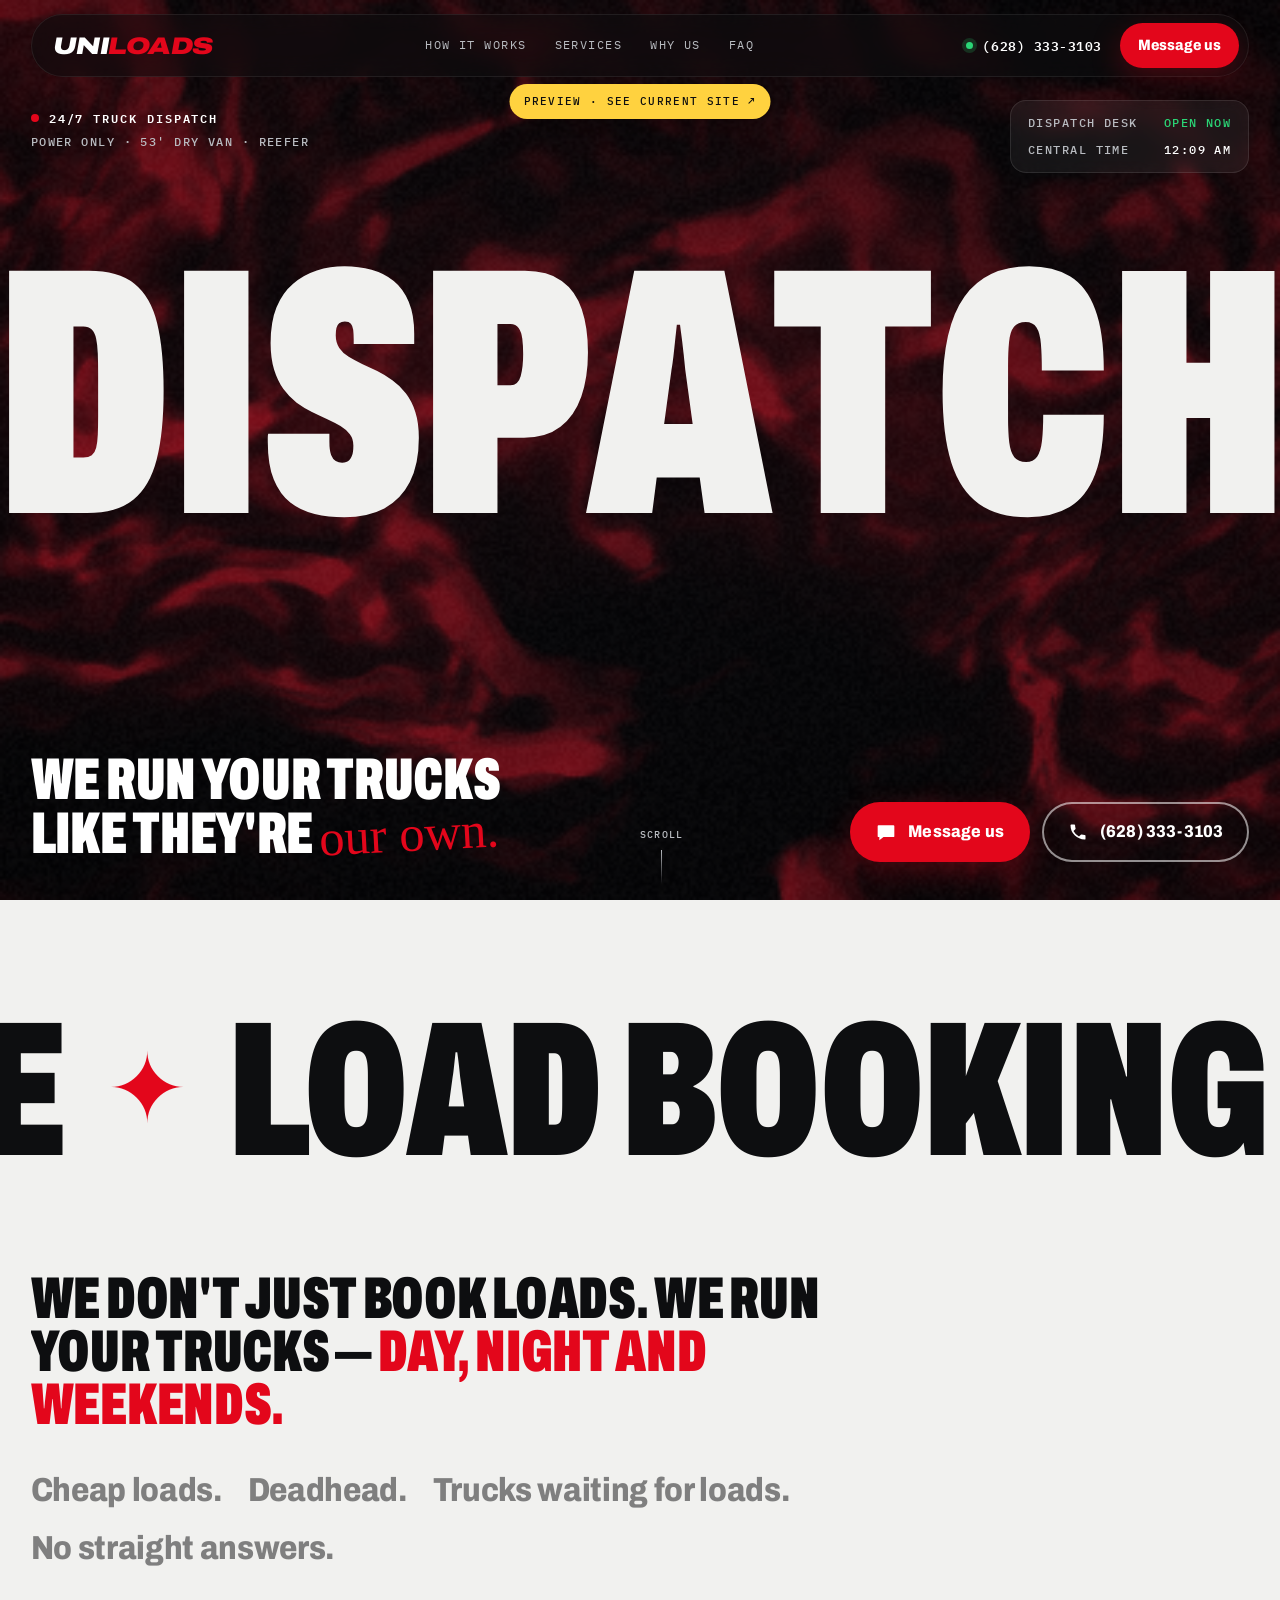
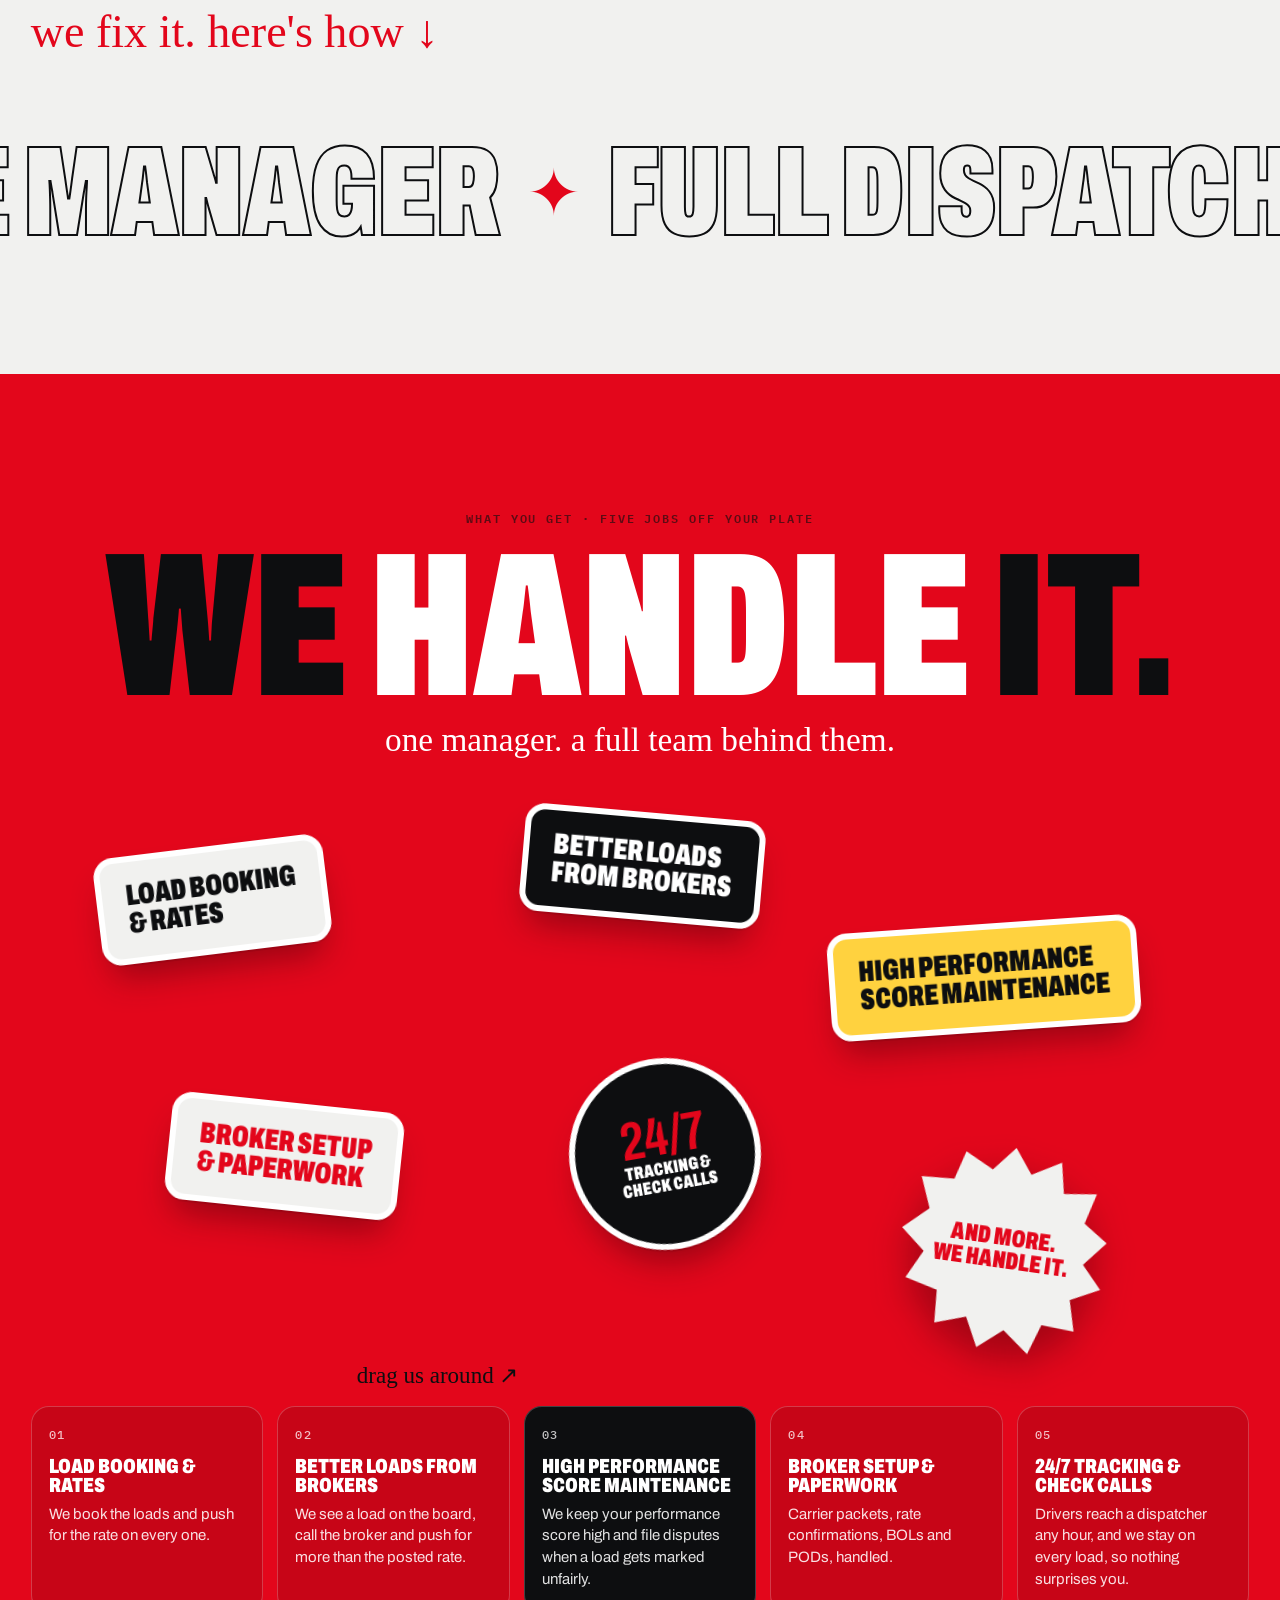
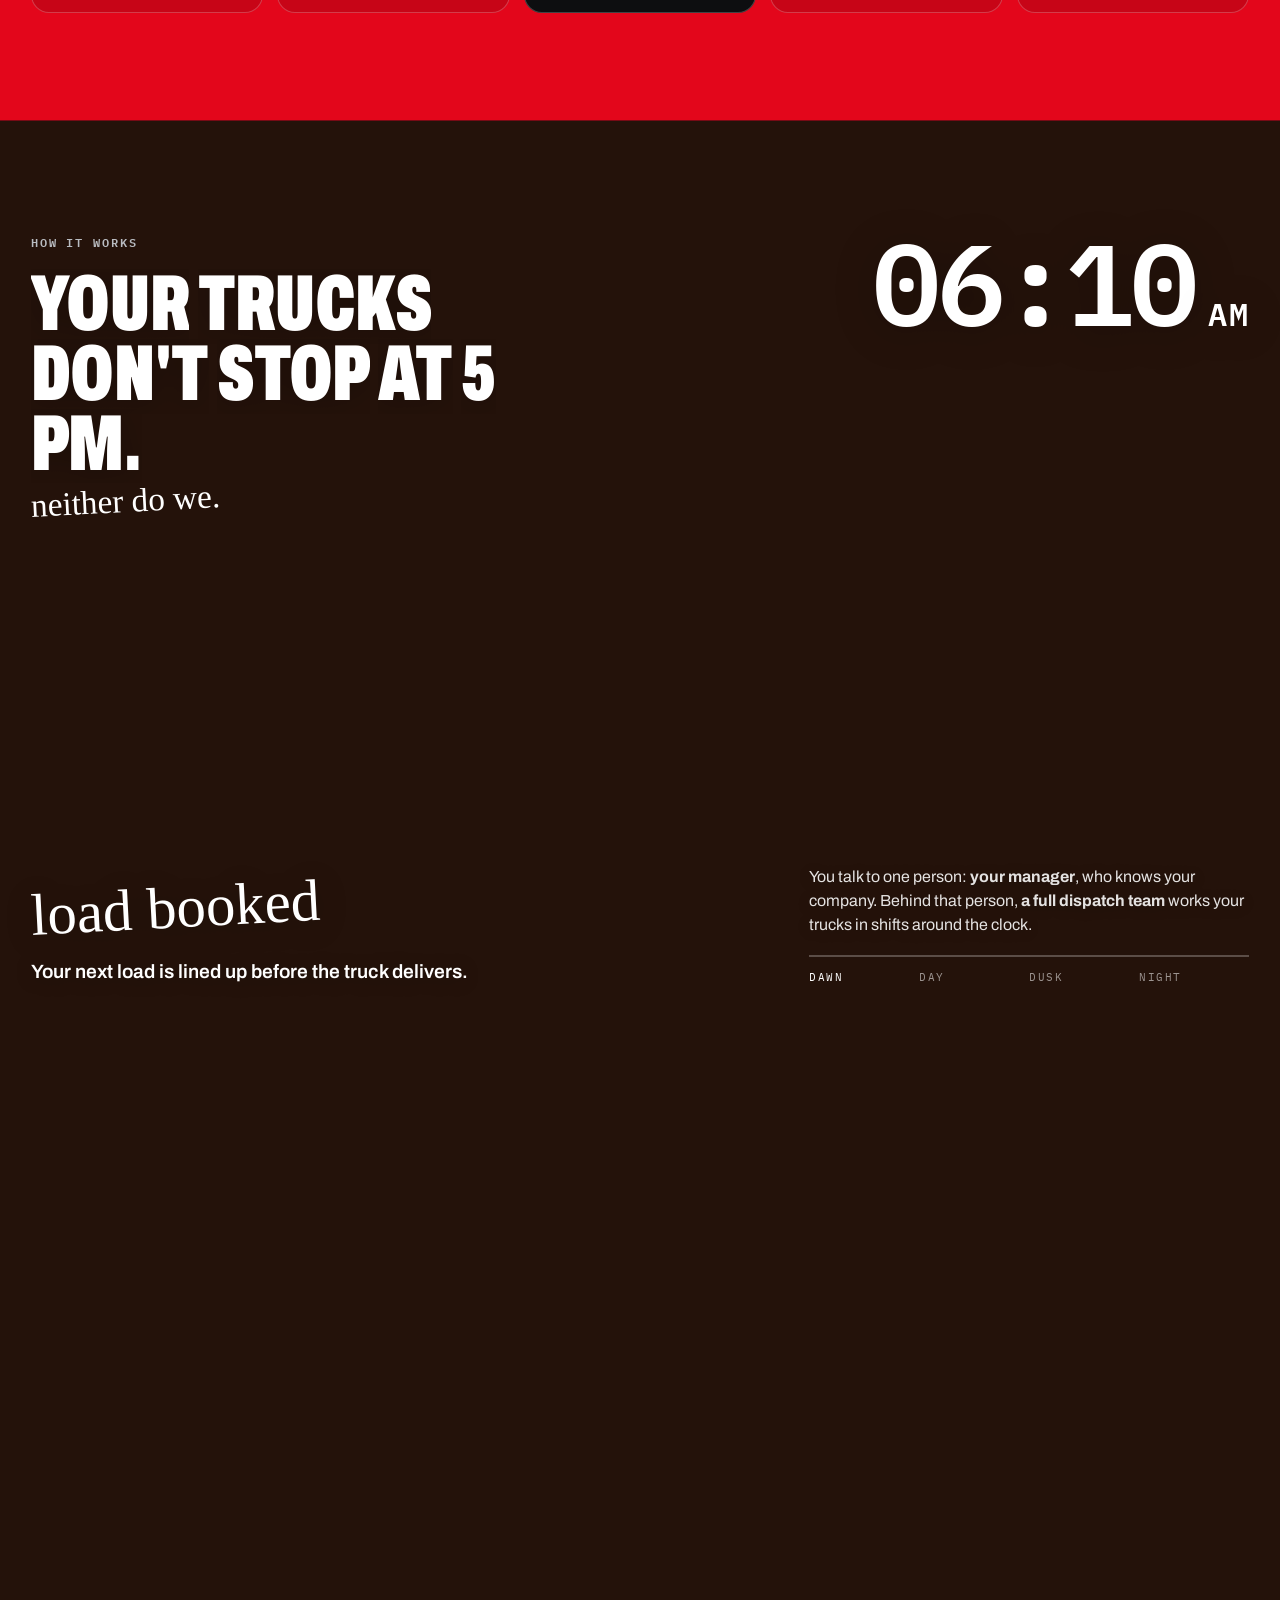
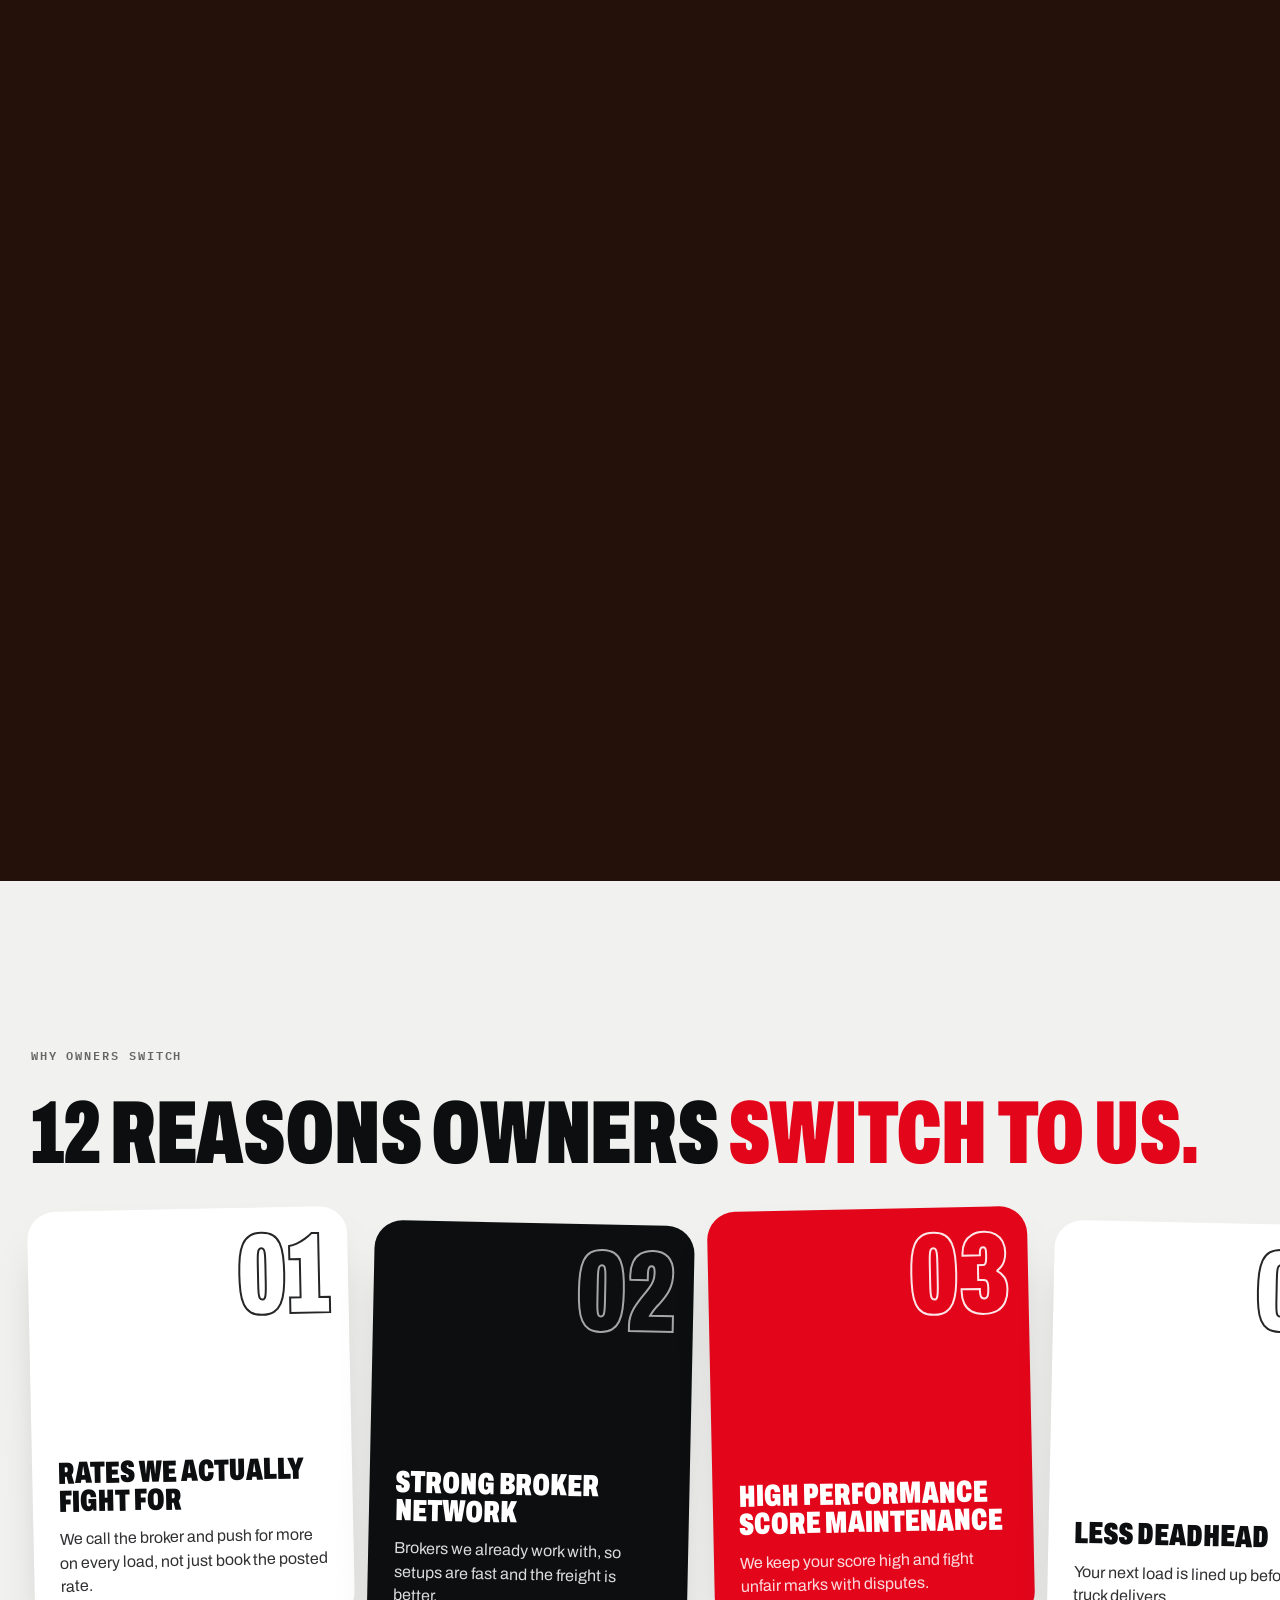
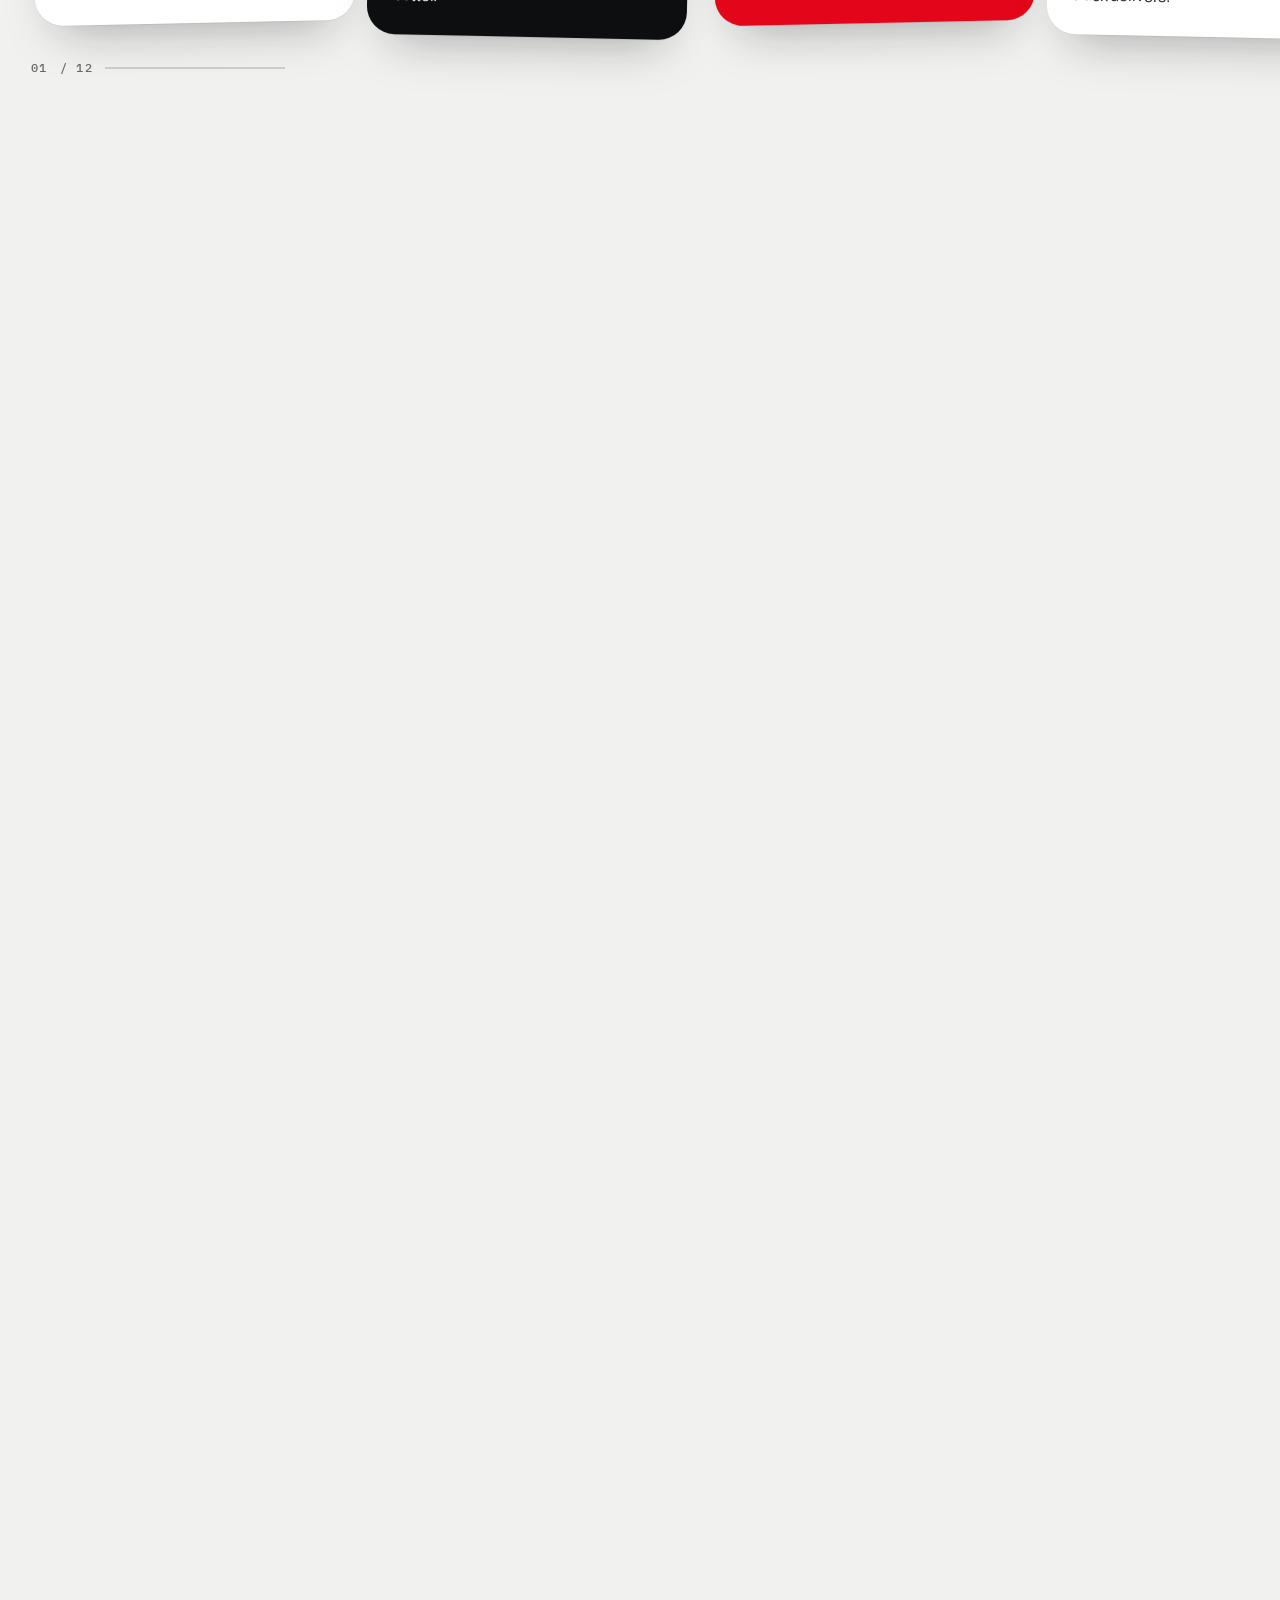
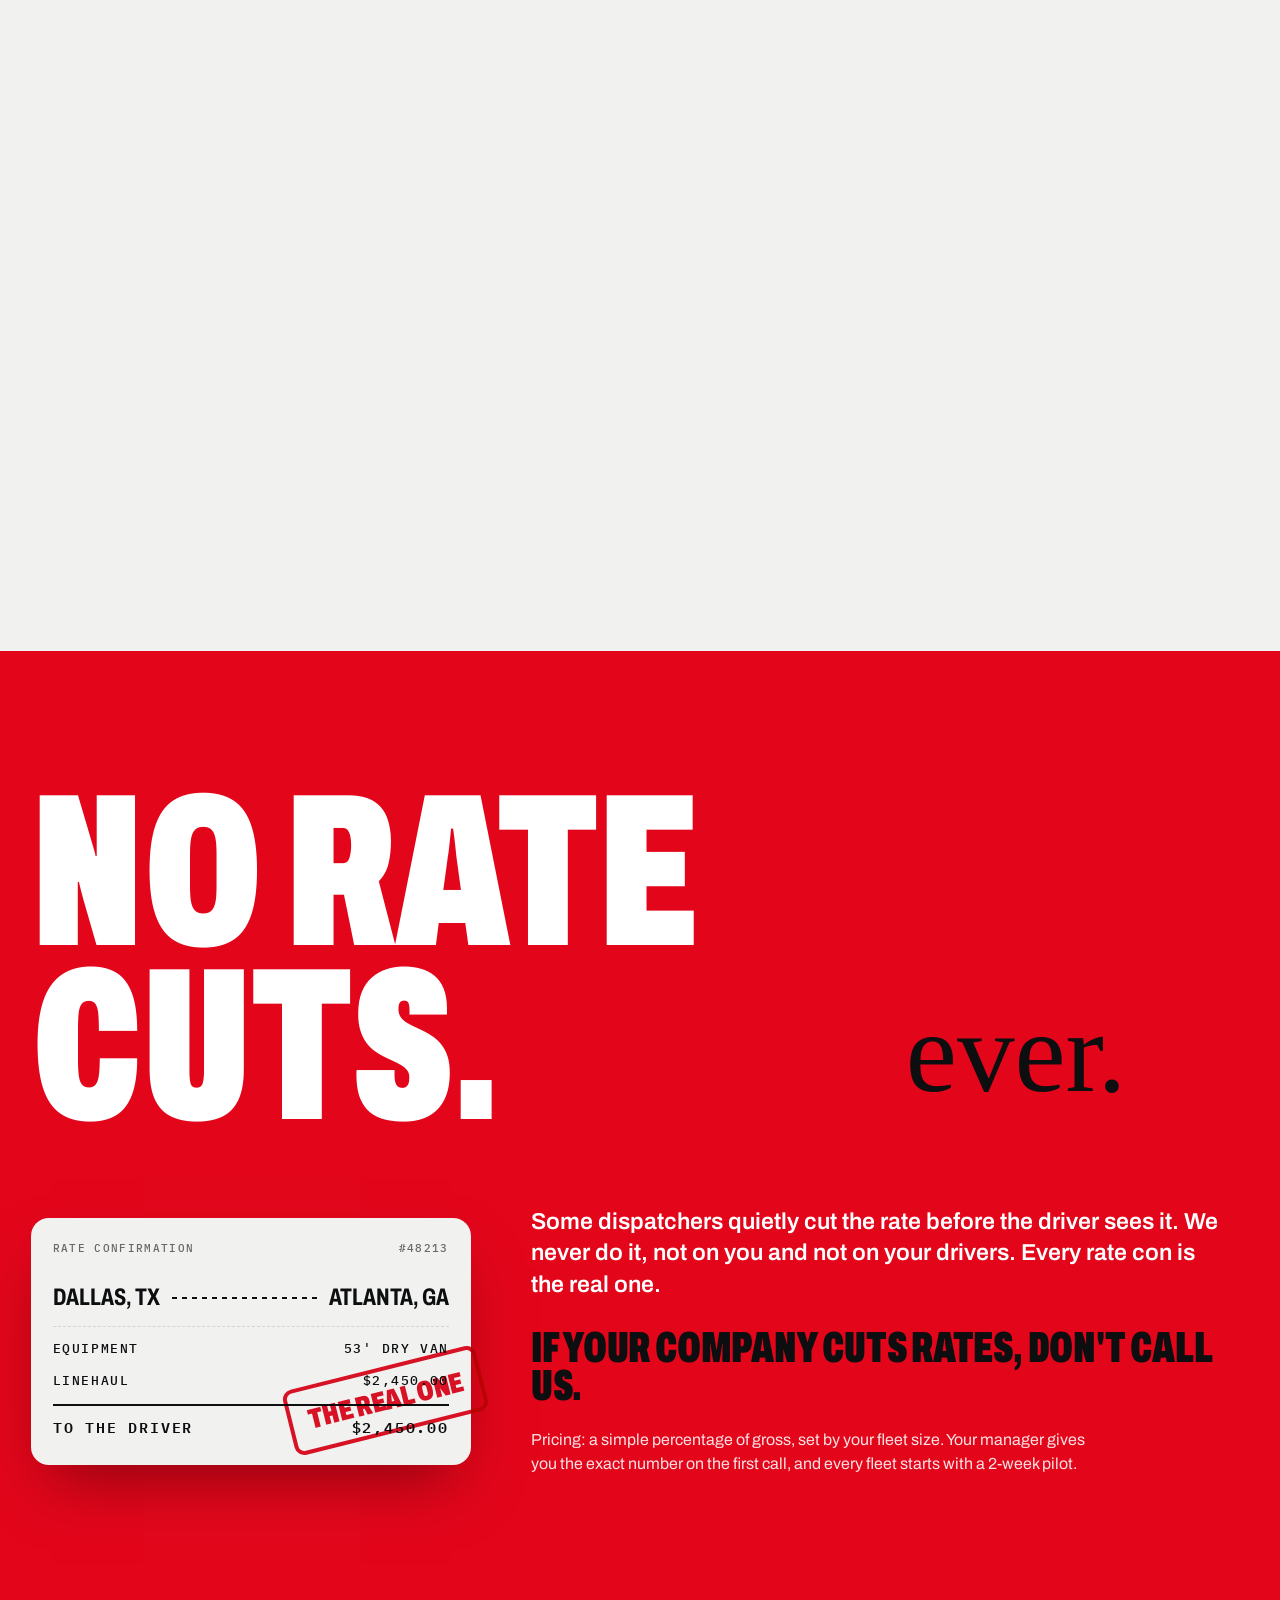
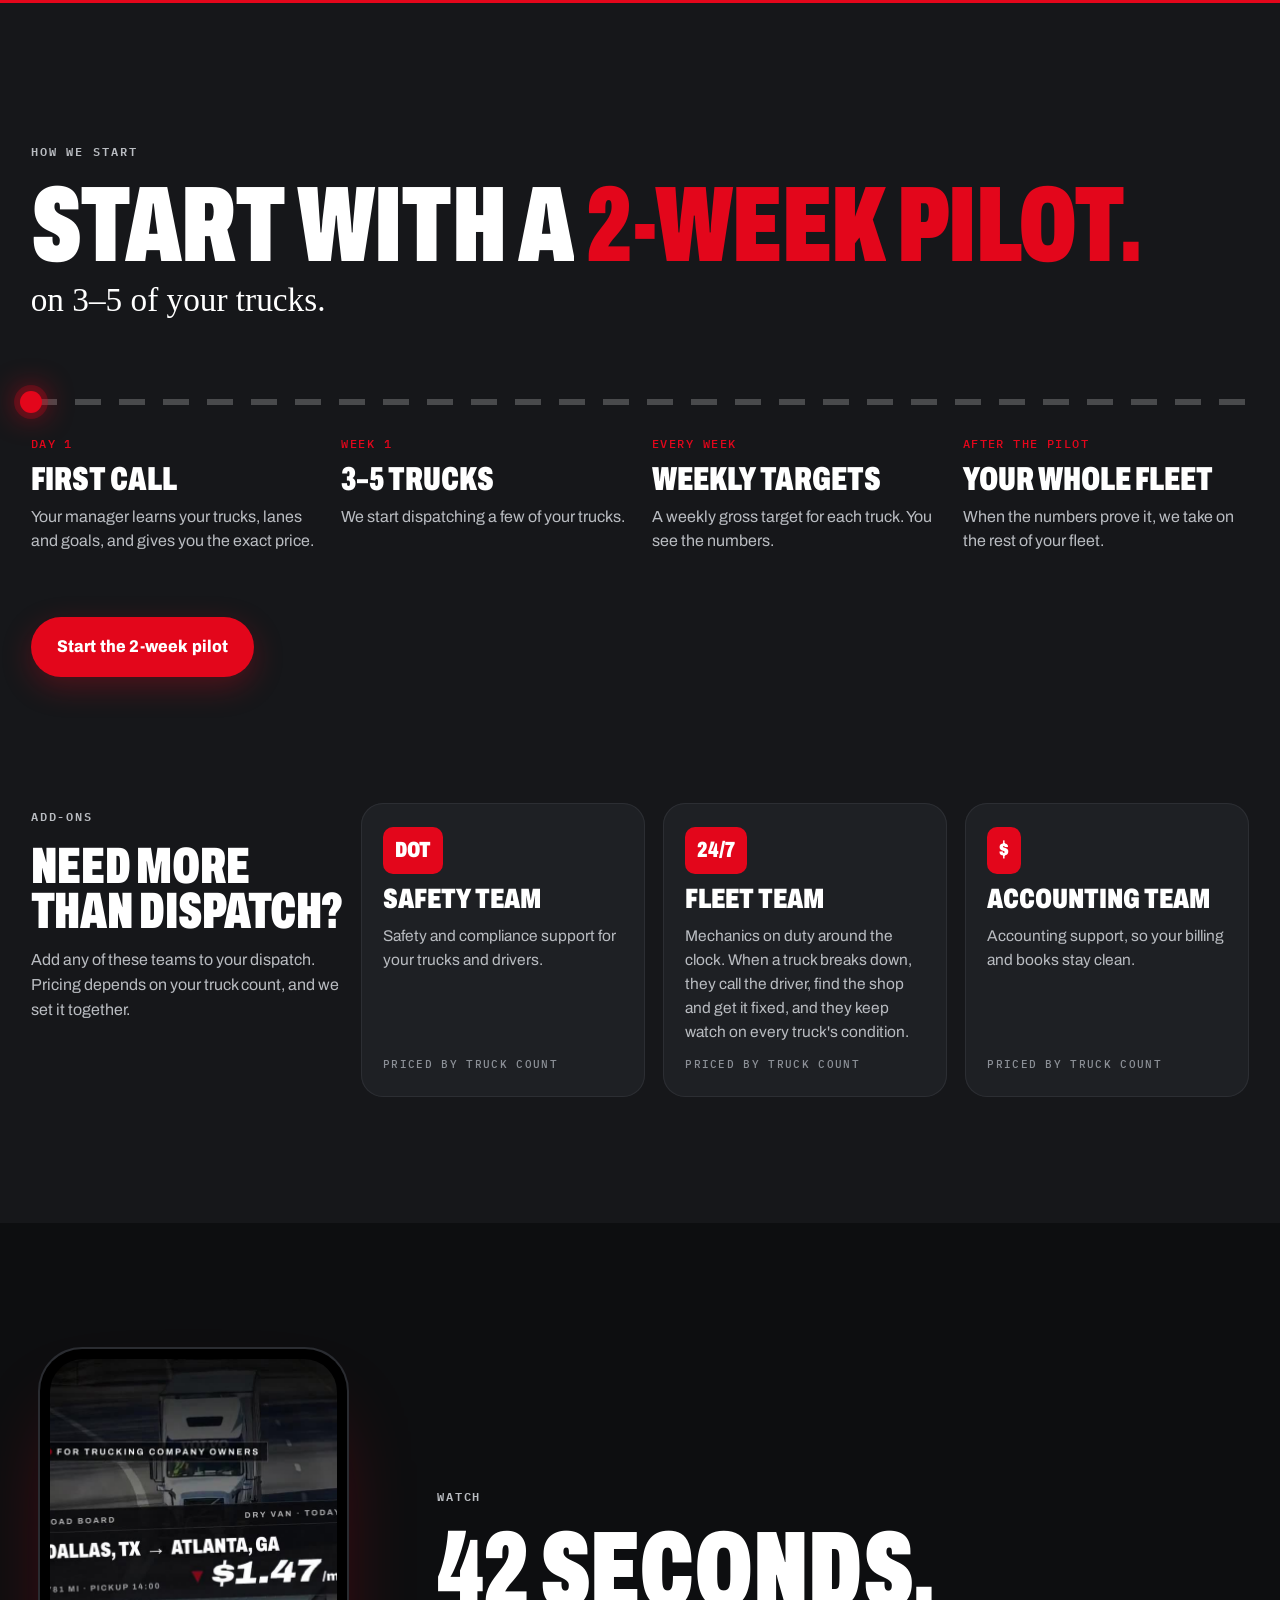
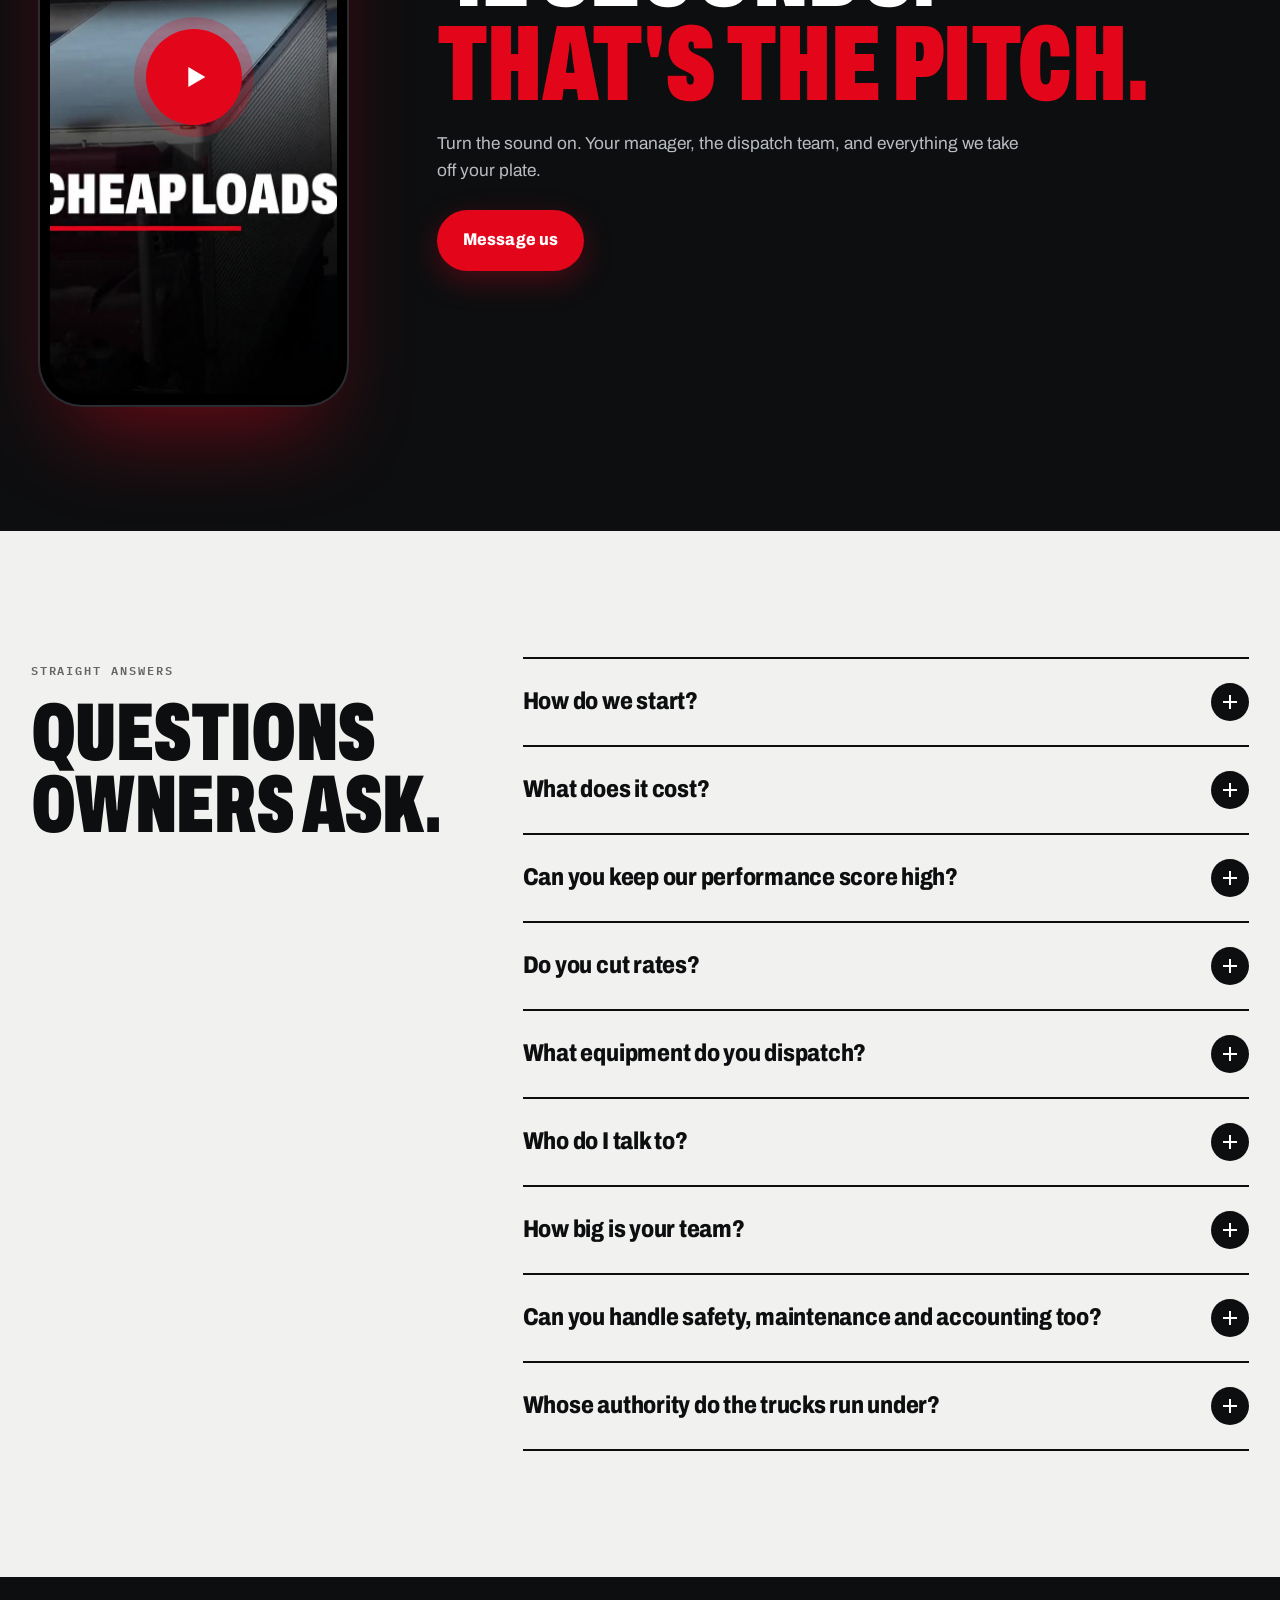
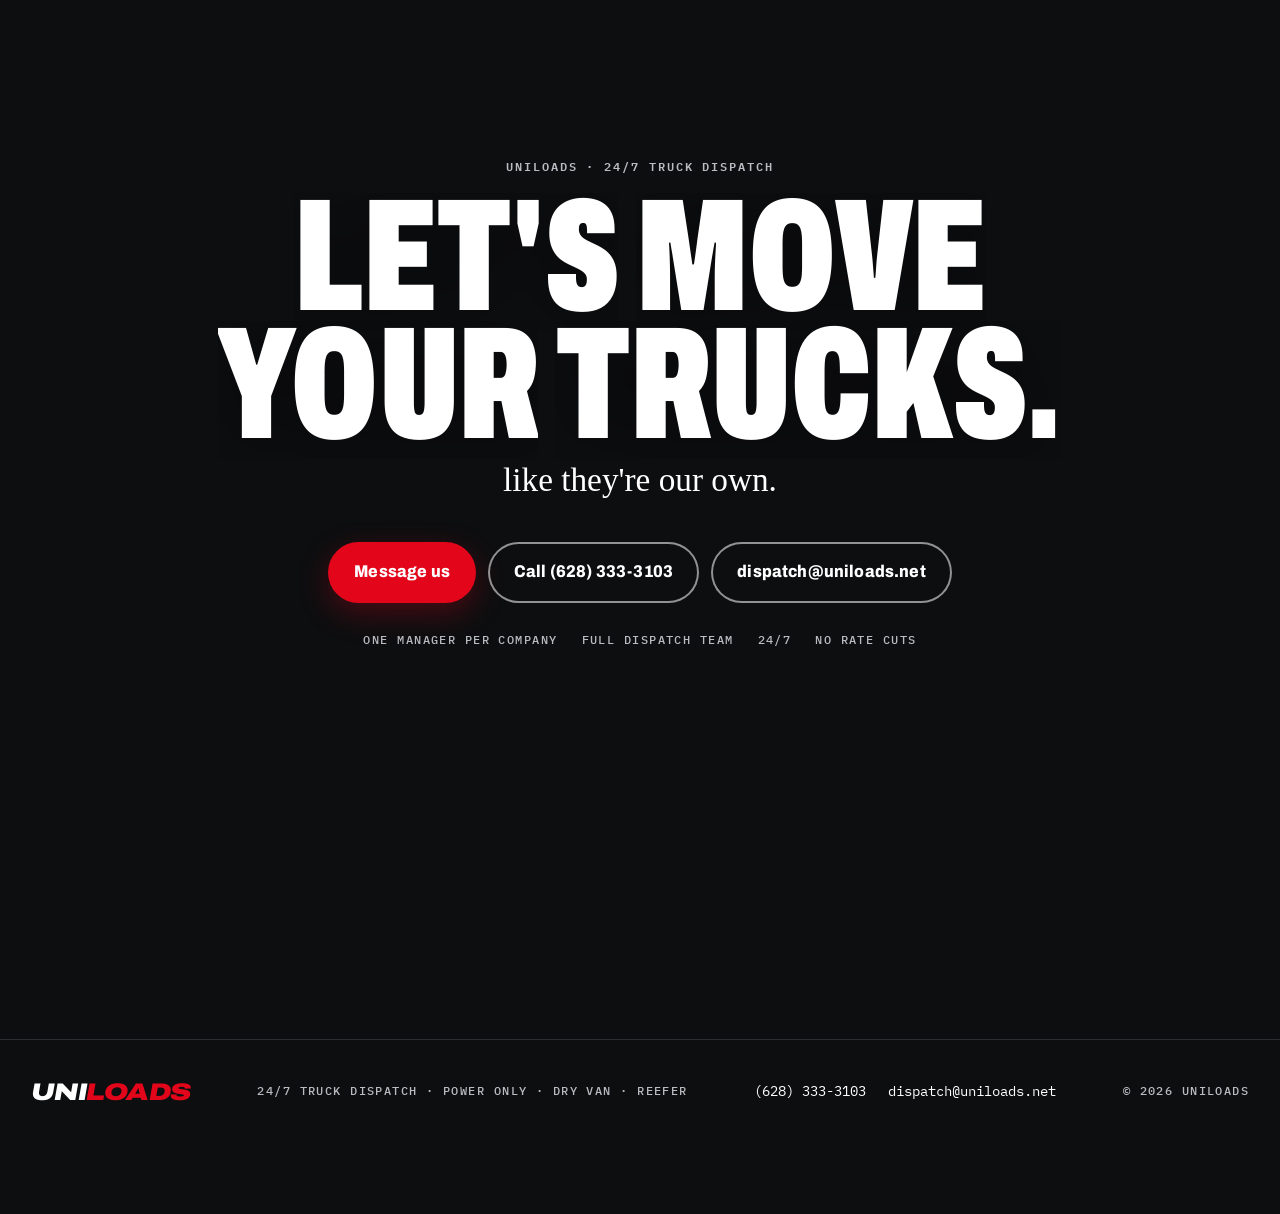
==== preview/index.html @ 44a3b0f8 "Redesign preview at /preview (noindex)" ====
<!doctype html>
<html lang="en">
<head>
<meta charset="utf-8">
<meta name="viewport" content="width=device-width,initial-scale=1,viewport-fit=cover">
<title>UNILoads | 24/7 Truck Dispatch (preview)</title>
<meta name="robots" content="noindex,nofollow">
<meta name="description" content="UNILoads: 24/7 truck dispatch for power-only, dry van and reefer carriers. One manager for your company, a dispatch team for your trucks. No rate cuts. Start with a 2-week pilot.">
<meta name="theme-color" content="#0D0E10">
<link rel="icon" href="../favicon.svg" type="image/svg+xml">
<link rel="preconnect" href="https://fonts.googleapis.com">
<link rel="preconnect" href="https://fonts.gstatic.com" crossorigin>
<link rel="stylesheet" href="https://fonts.googleapis.com/css2?family=Archivo:ital,wdth,wght@0,62..125,100..900;1,62..125,100..900&family=IBM+Plex+Mono:wght@400;500;600&family=Permanent+Marker&display=swap">
<link rel="stylesheet" href="app.css?v=8cc7eac2">
<style>
html{background:#0D0E10}
#loader{position:fixed;inset:0;z-index:200;background:radial-gradient(120% 90% at 50% 58%,#2a0b10 0%,#120b0d 42%,#0D0E10 75%);display:grid;place-items:center;color:#fff;font:600 12px/1 'IBM Plex Mono',ui-monospace,monospace;letter-spacing:.18em;text-transform:uppercase;transition:clip-path 1s cubic-bezier(.76,0,.24,1);clip-path:inset(0 0 0 0)}
#loader.out{clip-path:inset(0 0 100% 0)}
#loader .ld{display:grid;justify-items:center;gap:26px;width:min(340px,70vw)}
#loader .lamps{display:flex;gap:46px}
#loader .lamps i{width:16px;height:9px;border-radius:50% 50% 45% 45%;background:#fff3dc;box-shadow:0 0 calc(10px + var(--p,0)*46px) calc(2px + var(--p,0)*10px) rgba(255,232,190,calc(.25 + var(--p,0)*.75));opacity:calc(.25 + var(--p,0)*.75);transition:box-shadow .3s,opacity .3s}
#loader .road{position:relative;width:100%;height:2px;background:rgba(255,255,255,.12);overflow:hidden;border-radius:2px}
#loader .road b{position:absolute;inset:0;transform-origin:0 50%;transform:scaleX(var(--p,0));background:linear-gradient(90deg,#A1000F,#E3061B 60%,#ffd9c9);box-shadow:0 0 18px #E3061B;transition:transform .25s}
#loader .meta{display:flex;justify-content:space-between;width:100%;color:rgba(255,255,255,.55)}
#loader .meta span:last-child{color:#fff}
#loader.flash .lamps i{box-shadow:0 0 120px 40px rgba(255,240,215,.95);opacity:1}
</style>
</head>
<body>
<div id="loader" aria-hidden="true">
  <div class="ld">
    <div class="lamps"><i></i><i></i></div>
    <div class="road"><b></b></div>
    <div class="meta"><span>UNILoads · 24/7 dispatch</span><span id="ldPct">0%</span></div>
  </div>
</div>

<a class="skip" href="#main">Skip to content</a>

<header class="hdr" id="hdr">
  <a class="logo" href="#top" aria-label="UNILoads home"><span>UNI</span><span class="r">LOADS</span></a>
  <nav class="nav" aria-label="Main">
    <a class="navlink" href="#clock">How it works</a>
    <a class="navlink" href="#handle">Services</a>
    <a class="navlink" href="#reasons">Why us</a>
    <a class="navlink" href="#faq">FAQ</a>
  </nav>
  <div class="hdr-r">
    <a class="hdrtel" href="tel:+16283333103"><i class="dot" aria-hidden="true"></i>(628) 333-3103</a>
    <button class="btn sm js-msg magnetic" type="button">Message us</button>
  </div>
</header>

<main id="main">

<!-- ================= HERO ================= -->
<section class="hero smoke" id="top" data-smoke="hero">
  <div class="hero-giant behind" aria-hidden="true"><span class="gw" id="giant">DISPATCH</span></div>
  <div class="hero-top front">
    <p class="eyebrow"><i class="pulse" aria-hidden="true"></i>24/7 truck dispatch</p>
    <p class="mono dim">Power only · 53' dry van · Reefer</p>
  </div>
  <div class="hero-desk front" aria-label="Dispatch desk status">
    <div class="desk-row"><span class="mono dim">Dispatch desk</span><span class="mono live">Open now</span></div>
    <div class="desk-row"><span class="mono dim">Central time</span><span class="mono" id="ctime">--:--</span></div>
  </div>
  <div class="hero-bottom front">
    <h1 class="h1 cond"><span class="ln"><span>We run your trucks</span></span><span class="ln"><span>like they're <em>our own.</em></span></span></h1>
    <div class="hero-cta">
      <button class="btn js-msg magnetic" type="button"><svg width="20" height="20" viewBox="0 0 24 24" aria-hidden="true"><path fill="currentColor" d="M3 4h18a1 1 0 0 1 1 1v12a1 1 0 0 1-1 1H9l-5 4v-4H3a1 1 0 0 1-1-1V5a1 1 0 0 1 1-1z"/></svg>Message us</button>
      <a class="btn ghost magnetic" href="tel:+16283333103"><svg width="20" height="20" viewBox="0 0 24 24" aria-hidden="true"><path fill="currentColor" d="M6.6 10.8a15.1 15.1 0 0 0 6.6 6.6l2.2-2.2a1 1 0 0 1 1-.25 11.4 11.4 0 0 0 3.6.57 1 1 0 0 1 1 1V20a1 1 0 0 1-1 1A17 17 0 0 1 3 4a1 1 0 0 1 1-1h3.5a1 1 0 0 1 1 1c0 1.25.2 2.45.57 3.6a1 1 0 0 1-.25 1z"/></svg>(628) 333-3103</a>
    </div>
  </div>
  <div class="scrollhint front mono" aria-hidden="true"><span>Scroll</span><i></i></div>
</section>

<!-- ================= PAPER FLIP ================= -->
<section class="flip" id="flip">
  <div class="mq mq-a behind" aria-hidden="true"><div class="mq-track" data-speed="1">
    <span>Load booking</span><i>✦</i><span>Better rates</span><i>✦</i><span>Broker setup</span><i>✦</i><span>Paperwork</span><i>✦</i><span>Check calls</span><i>✦</i><span>Performance score</span><i>✦</i>
  </div></div>
  <div class="flip-copy front">
    <p class="statement cond">We don't just book loads. We run your trucks — <span class="red">day, night and weekends.</span></p>
    <ul class="pain" aria-label="What owners are tired of">
      <li class="strike"><span>Cheap loads.</span></li>
      <li class="strike"><span>Deadhead.</span></li>
      <li class="strike"><span>Trucks waiting for loads.</span></li>
      <li class="strike"><span>No straight answers.</span></li>
    </ul>
    <p class="marker fix">we fix it. here's how ↓</p>
  </div>
  <div class="mq mq-b behind" aria-hidden="true"><div class="mq-track" data-speed="-0.8">
    <span>One manager</span><i>✦</i><span>Full dispatch team</span><i>✦</i><span>Weekly targets</span><i>✦</i><span>2-week pilot</span><i>✦</i><span>No rate cuts</span><i>✦</i>
  </div></div>
</section>

<!-- ================= RED: WE HANDLE IT ================= -->
<section class="handle" id="handle">
  <div class="handle-in">
    <div class="handle-head">
      <p class="eyebrow ink">What you get · Five jobs off your plate</p>
      <h2 class="mega cond"><span class="ink">We</span> <span class="wht">handle</span> <span class="ink">it.</span></h2>
      <p class="marker wht tilt-l">one manager. a full team behind them.</p>
    </div>
    <div class="stickers" id="stickers" aria-hidden="true">
      <div class="stk s1" style="--x:4%;--y:6%;--r:-7deg"><div class="stk-in paper">Load booking<br>&amp; rates</div></div>
      <div class="stk s2" style="--x:40%;--y:0%;--r:5deg"><div class="stk-in inkst">Better loads<br>from brokers</div></div>
      <div class="stk s3" style="--x:66%;--y:20%;--r:-4deg"><div class="stk-in yel">High performance<br>score maintenance</div></div>
      <div class="stk s4" style="--x:10%;--y:52%;--r:6deg"><div class="stk-in paper redtx">Broker setup<br>&amp; paperwork</div></div>
      <div class="stk s5" style="--x:44%;--y:44%;--r:-10deg"><div class="stk-in round"><b>24/7</b><span>Tracking &amp;<br>check calls</span></div></div>
      <div class="stk s6" style="--x:72%;--y:60%;--r:8deg"><div class="stk-in burst"><span>And more.<br>We handle it.</span></div></div>
      <p class="marker hint">drag us around ↗</p>
    </div>
    <ol class="svc-list front">
      <li><span class="n mono">01</span><div><h3>Load booking &amp; rates</h3><p>We book the loads and push for the rate on every one.</p></div></li>
      <li><span class="n mono">02</span><div><h3>Better loads from brokers</h3><p>We see a load on the board, call the broker and push for more than the posted rate.</p></div></li>
      <li class="hot"><span class="n mono">03</span><div><h3>High performance score maintenance</h3><p>We keep your performance score high and file disputes when a load gets marked unfairly.</p></div></li>
      <li><span class="n mono">04</span><div><h3>Broker setup &amp; paperwork</h3><p>Carrier packets, rate confirmations, BOLs and PODs, handled.</p></div></li>
      <li><span class="n mono">05</span><div><h3>24/7 tracking &amp; check calls</h3><p>Drivers reach a dispatcher any hour, and we stay on every load, so nothing surprises you.</p></div></li>
    </ol>
  </div>
</section>

<!-- ================= SMOKE CLOCK: day to night ================= -->
<section class="clock smoke" id="clock" data-smoke="clock">
  <div class="clock-stick front">
    <div class="clock-head">
      <p class="eyebrow">How it works</p>
      <h2 class="h2 cond">Your trucks don't stop at 5&nbsp;PM.</h2>
      <p class="marker">neither do we.</p>
    </div>
    <div class="clock-time" aria-hidden="true"><span id="clkTime">06:10</span><small id="clkAmPm">AM</small></div>
    <div class="clock-scenes">
      <article class="scene" data-i="0"><p class="marker big">load booked</p><p class="scene-tx">Your next load is lined up before the truck delivers.</p></article>
      <article class="scene" data-i="1"><p class="marker big">broker called</p><p class="scene-tx">We call the broker and push for more than the posted rate.</p></article>
      <article class="scene" data-i="2"><p class="marker big">check call</p><p class="scene-tx">Drivers reach a dispatcher any hour. We stay on every load.</p></article>
      <article class="scene" data-i="3"><p class="marker big">straight answer</p><div class="chat" aria-label="Example text from your manager">
        <p class="bub you"><span class="mono">You · 11:51 PM</span>Truck 14 still on time?</p>
        <p class="bub mgr"><span class="mono">Your manager · 11:51 PM</span>Yes. Loaded and rolling, ETA Atlanta 6 AM.</p>
      </div></article>
    </div>
    <div class="clock-foot">
      <p class="clock-lede">You talk to one person: <b>your manager</b>, who knows your company. Behind that person, <b>a full dispatch team</b> works your trucks in shifts around the clock.</p>
      <div class="dial" aria-hidden="true"><i data-i="0">Dawn</i><i data-i="1">Day</i><i data-i="2">Dusk</i><i data-i="3">Night</i><b id="dialBar"></b></div>
    </div>
  </div>
</section>

<!-- ================= 12 REASONS ================= -->
<section class="reasons" id="reasons">
  <div class="reasons-stick">
    <div class="reasons-head">
      <p class="eyebrow ink">Why owners switch</p>
      <h2 class="h2 cond">12 reasons owners <span class="red">switch to us.</span></h2>
    </div>
    <div class="rail" id="rail">
      <article class="card"><span class="num">01</span><h3>Rates we actually fight for</h3><p>We call the broker and push for more on every load, not just book the posted rate.</p></article>
      <article class="card dk"><span class="num">02</span><h3>Strong broker network</h3><p>Brokers we already work with, so setups are fast and the freight is better.</p></article>
      <article class="card hot"><span class="num">03</span><h3>High performance score maintenance</h3><p>We keep your score high and fight unfair marks with disputes.</p></article>
      <article class="card"><span class="num">04</span><h3>Less deadhead</h3><p>Your next load is lined up before the truck delivers.</p></article>
      <article class="card dk"><span class="num">05</span><h3>No rate cuts</h3><p>Every rate con is the real one, for you and for your drivers.</p></article>
      <article class="card"><span class="num">06</span><h3>Hitting your weekly targets</h3><p>We set a weekly gross target for each truck with you, then dispatch to hit it.</p></article>
      <article class="card dk"><span class="num">07</span><h3>Years of solid experience</h3><p>Dispatchers who know the lanes, the brokers and the paperwork.</p></article>
      <article class="card"><span class="num">08</span><h3>2-week pilot</h3><p>Start with 3–5 trucks for two weeks, then we take on the rest of your fleet.</p></article>
      <article class="card dk"><span class="num">09</span><h3>One manager, straight answers</h3><p>One person who knows your company, so you never chase a team for an answer.</p></article>
      <article class="card"><span class="num">10</span><h3>24/7 dispatch team</h3><p>Dispatchers on every shift, day and night.</p></article>
      <article class="card dk"><span class="num">11</span><h3>Every piece of paperwork</h3><p>Carrier packets, rate cons, BOLs and PODs, handled.</p></article>
      <article class="card"><span class="num">12</span><h3>Safety, mechanics and accounting</h3><p>Add these teams whenever you need them.</p></article>
    </div>
    <div class="rail-foot mono" aria-hidden="true"><span id="railNum">01</span> / 12<b><i id="railBar"></i></b></div>
  </div>
</section>

<!-- ================= NO RATE CUTS ================= -->
<section class="norate" id="norate">
  <div class="norate-in">
    <h2 class="mega cond">No rate<br>cuts.</h2>
    <p class="marker ever">ever.</p>
    <div class="norate-grid">
      <div class="ratecon" aria-hidden="true">
        <div class="rc-top mono"><span>Rate confirmation</span><span>#48213</span></div>
        <div class="rc-lane"><b>Dallas, TX</b><i></i><b>Atlanta, GA</b></div>
        <div class="rc-row mono"><span>Equipment</span><span>53' dry van</span></div>
        <div class="rc-row mono"><span>Linehaul</span><span>$2,450.00</span></div>
        <div class="rc-row mono tot"><span>To the driver</span><span>$2,450.00</span></div>
        <div class="stamp">The real one</div>
      </div>
      <div class="norate-copy">
        <p class="big-p">Some dispatchers quietly cut the rate before the driver sees it. We never do it, not on you and not on your drivers. Every rate con is the real one.</p>
        <p class="warn cond">If your company cuts rates, don't call us.</p>
        <p class="small-p">Pricing: a simple percentage of gross, set by your fleet size. Your manager gives you the exact number on the first call, and every fleet starts with a 2-week pilot.</p>
      </div>
    </div>
  </div>
</section>

<!-- ================= HOW WE START ================= -->
<section class="start" id="start">
  <div class="start-head">
    <p class="eyebrow">How we start</p>
    <h2 class="h2 cond">Start with a <span class="red">2-week pilot.</span></h2>
    <p class="marker">on 3–5 of your trucks.</p>
  </div>
  <div class="road" id="road">
    <div class="road-line" aria-hidden="true"><i id="roadFill"></i><b id="roadDot"></b></div>
    <ol class="stops">
      <li><span class="mono">Day 1</span><h3>First call</h3><p>Your manager learns your trucks, lanes and goals, and gives you the exact price.</p></li>
      <li><span class="mono">Week 1</span><h3>3–5 trucks</h3><p>We start dispatching a few of your trucks.</p></li>
      <li><span class="mono">Every week</span><h3>Weekly targets</h3><p>A weekly gross target for each truck. You see the numbers.</p></li>
      <li><span class="mono">After the pilot</span><h3>Your whole fleet</h3><p>When the numbers prove it, we take on the rest of your fleet.</p></li>
    </ol>
  </div>
  <div class="start-cta"><button class="btn js-msg magnetic" type="button">Start the 2-week pilot</button></div>
  <div class="addons">
    <div class="addons-head"><p class="eyebrow">Add-ons</p><h3 class="h3 cond">Need more than dispatch?</h3><p class="dim">Add any of these teams to your dispatch. Pricing depends on your truck count, and we set it together.</p></div>
    <div class="addon"><span class="tag">DOT</span><h4>Safety team</h4><p>Safety and compliance support for your trucks and drivers.</p><small class="mono">Priced by truck count</small></div>
    <div class="addon"><span class="tag">24/7</span><h4>Fleet team</h4><p>Mechanics on duty around the clock. When a truck breaks down, they call the driver, find the shop and get it fixed, and they keep watch on every truck's condition.</p><small class="mono">Priced by truck count</small></div>
    <div class="addon"><span class="tag">$</span><h4>Accounting team</h4><p>Accounting support, so your billing and books stay clean.</p><small class="mono">Priced by truck count</small></div>
  </div>
</section>

<!-- ================= WATCH ================= -->
<section class="watch" id="watch">
  <div class="watch-in">
    <div class="phone" id="phone">
      <video id="adVid" playsinline preload="metadata" src="../media/ad.mp4" poster="../media/ad.jpg"></video>
      <button class="play" id="adPlay" type="button" aria-label="Play the UNILoads ad with sound"><svg width="34" height="34" viewBox="0 0 24 24" aria-hidden="true"><path fill="#fff" d="M8 5l12 7-12 7z"/></svg></button>
    </div>
    <div class="watch-copy">
      <p class="eyebrow">Watch</p>
      <h2 class="h2 cond">42 seconds.<br><span class="red">That's the pitch.</span></h2>
      <p class="lede">Turn the sound on. Your manager, the dispatch team, and everything we take off your plate.</p>
      <button class="btn js-msg magnetic" type="button">Message us</button>
    </div>
  </div>
</section>

<!-- ================= FAQ ================= -->
<section class="faq" id="faq">
  <div class="faq-head"><p class="eyebrow ink">Straight answers</p><h2 class="h2 cond">Questions owners ask.</h2></div>
  <div class="faq-list">
    <details><summary>How do we start?<i aria-hidden="true"></i></summary><p>With a 2-week pilot on 3–5 trucks. Your manager sets a weekly target for each truck, you see the numbers, and then we take on the rest of your fleet.</p></details>
    <details><summary>What does it cost?<i aria-hidden="true"></i></summary><p>A simple percentage of the gross your trucks earn while we dispatch them, set by your fleet size. Your manager gives you the exact number on the first call. It covers dispatching, your manager, broker setup and paperwork, tracking and check calls.</p></details>
    <details><summary>Can you keep our performance score high?<i aria-hidden="true"></i></summary><p>Yes. We keep loads on time, stay on every check call, and file disputes when a load is marked late or rejected unfairly, so one bad load doesn't drag your score down.</p></details>
    <details><summary>Do you cut rates?<i aria-hidden="true"></i></summary><p>No. Every rate con is the real one, for you and for your drivers. If your company cuts rates, we're not the dispatcher for you.</p></details>
    <details><summary>What equipment do you dispatch?<i aria-hidden="true"></i></summary><p>Power only, 53' dry van and reefer.</p></details>
    <details><summary>Who do I talk to?<i aria-hidden="true"></i></summary><p>Your manager: one person who knows your trucks, your drivers and your goals, reachable any hour. You don't have to chase the whole team for an answer.</p></details>
    <details><summary>How big is your team?<i aria-hidden="true"></i></summary><p>Big enough to give every carrier we work with high-quality service around the clock, with one manager who knows your company.</p></details>
    <details><summary>Can you handle safety, maintenance and accounting too?<i aria-hidden="true"></i></summary><p>Yes. Our safety team, fleet team (mechanics on duty 24/7) and accounting team are available as add-ons. Pricing depends on your truck count.</p></details>
    <details><summary>Whose authority do the trucks run under?<i aria-hidden="true"></i></summary><p>Yours. We dispatch for your company under your MC.</p></details>
  </div>
</section>

<!-- ================= END ================= -->
<section class="end smoke" id="end" data-smoke="end">
  <div class="end-in front">
    <p class="eyebrow">UNILoads · 24/7 truck dispatch</p>
    <h2 class="mega cond">Let's move<br>your trucks.</h2>
    <p class="marker">like they're our own.</p>
    <div class="end-cta">
      <button class="btn js-msg magnetic" type="button">Message us</button>
      <a class="btn ghost magnetic" href="tel:+16283333103">Call (628) 333-3103</a>
      <a class="btn ghost magnetic" href="mailto:dispatch@uniloads.net">dispatch@uniloads.net</a>
    </div>
    <ul class="end-facts mono"><li>One manager per company</li><li>Full dispatch team</li><li>24/7</li><li>No rate cuts</li></ul>
  </div>
</section>

</main>

<footer class="ftr">
  <a class="logo" href="#top" aria-label="UNILoads home"><span>UNI</span><span class="r">LOADS</span></a>
  <p class="mono dim">24/7 truck dispatch · Power only · Dry van · Reefer</p>
  <p class="fcontact"><a href="tel:+16283333103">(628) 333-3103</a><a href="mailto:dispatch@uniloads.net">dispatch@uniloads.net</a></p>
  <small class="mono dim">© 2026 UNILoads</small>
</footer>

<div class="mbar" id="mbar">
  <a class="btn ghost call" href="tel:+16283333103">Call</a>
  <button class="btn js-msg" type="button">Message us</button>
</div>

<a class="cmp mono" href="../">Preview · see current site ↗</a>

<!-- contact sheet -->
<div class="sheet" id="sheet" hidden role="dialog" aria-modal="true" aria-labelledby="sheetTitle">
  <div class="panel">
    <button class="x" id="sheetClose" type="button" aria-label="Close">×</button>
    <p class="eyebrow ink">Message us</p>
    <h2 class="h3 cond" id="sheetTitle">Tell us about your company</h2>
    <form id="form" novalidate>
      <label><span>Your name</span><input id="fName" name="name" autocomplete="name" required></label>
      <label><span>Company</span><input name="company" autocomplete="organization"></label>
      <label><span>Phone</span><input id="fPhone" name="phone" type="tel" autocomplete="tel" required></label>
      <label><span>Email</span><input name="email" type="email" autocomplete="email"></label>
      <label><span>Trucks</span><input name="trucks" inputmode="numeric"></label>
      <label><span>Equipment</span><select name="equipment"><option>Power only</option><option>53' dry van</option><option>Reefer</option><option>Mixed</option></select></label>
      <label class="full"><span>Anything we should know?</span><textarea name="message" rows="3"></textarea></label>
      <button class="btn full" type="submit">Send message</button>
      <p class="note" id="note" hidden></p>
    </form>
    <p class="sheet-alt mono">Or call <a href="tel:+16283333103">(628) 333-3103</a> · <a href="mailto:dispatch@uniloads.net">dispatch@uniloads.net</a></p>
  </div>
</div>

<div class="cur" id="cur" aria-hidden="true"></div><div class="cur-ring" id="curRing" aria-hidden="true"></div>

<canvas id="smokeGL" aria-hidden="true"></canvas>
<canvas id="truckGL" aria-hidden="true"></canvas>
<noscript><style>#loader{display:none}</style></noscript>
<script src="app.js?v=55863556" defer></script>
</body>
</html>
---- preview/app.css ----
:root{--red:#E3061B;--red-deep:#A1000F;--ink:#0D0E10;--asphalt:#16171A;--asphalt-2:#1E2024;--paper:#F1F1EF;--white:#FFFFFF;--steel:#8B8F96;--steel-2:#B9BCC1;--line:#D5D4D0;--line-dark:#2C2E33;--yel:#FFD23F;--f-display:"Archivo",system-ui,sans-serif;--f-mono:"IBM Plex Mono",ui-monospace,monospace;--f-marker:"Permanent Marker","Comic Sans MS",cursive;--pad:clamp(18px,2.4vw,36px);--ease:cubic-bezier(.16,1,.3,1)}*,*:before,*:after{box-sizing:border-box}html{-webkit-text-size-adjust:100%;scroll-behavior:auto}html.lenis,html.lenis body{height:auto}.lenis.lenis-smooth{scroll-behavior:auto!important}.lenis.lenis-stopped{overflow:hidden}body{margin:0;background:var(--ink);color:var(--white);font-family:var(--f-display);font-size:17px;line-height:1.55;-webkit-font-smoothing:antialiased;overflow-x:clip}img,video,canvas{display:block;max-width:100%}a{color:inherit}button{font:inherit;color:inherit}h1,h2,h3,h4,p{margin:0}[hidden]{display:none!important}::selection{background:var(--red);color:#fff}.skip{position:absolute;left:-9999px;top:8px;z-index:300;background:#fff;color:var(--ink);padding:10px 14px;border-radius:8px}.skip:focus{left:8px}.cond{font-family:var(--f-display);font-weight:900;font-stretch:62%;text-transform:uppercase;letter-spacing:-.005em;line-height:.88}.mono{font-family:var(--f-mono);font-weight:500;font-size:12px;letter-spacing:.12em;text-transform:uppercase}.dim{color:var(--steel-2)}.red{color:var(--red)}.eyebrow{font-family:var(--f-mono);font-weight:600;font-size:12px;letter-spacing:.16em;text-transform:uppercase;display:inline-flex;align-items:center;gap:10px;margin-bottom:18px;color:var(--steel-2)}.eyebrow.ink{color:#0d0e109e}.marker{font-family:var(--f-marker);font-weight:400;text-transform:none;letter-spacing:0;line-height:1.05;font-size:clamp(24px,2.6vw,42px);color:var(--red);transform:rotate(-3deg);transform-origin:0 50%}.marker.wht{color:#fff}.h1{font-size:clamp(40px,4.6vw,84px);max-width:10.5em}.h1 em{font-family:var(--f-marker);font-weight:400;font-style:normal;text-transform:lowercase;color:var(--red);font-size:.86em;letter-spacing:0;display:inline-block;transform:rotate(-3deg) translateY(-.04em)}.h2{font-size:clamp(52px,8.4vw,150px)}.h3{font-size:clamp(34px,4vw,64px)}.mega{font-size:clamp(84px,16vw,280px);line-height:.8}.statement{font-size:clamp(34px,4.6vw,78px);line-height:.9;max-width:14em}.lede{font-size:clamp(17px,1.35vw,20px);color:var(--steel-2);max-width:34em;margin:18px 0 26px}#smokeGL,#truckGL{position:fixed;left:0;top:0;width:100%;height:100%;pointer-events:none}#smokeGL{z-index:0;display:none}#truckGL{z-index:2}.behind{position:relative;z-index:1}.front{position:relative;z-index:3}.btn{--bg:var(--red);--fg:#fff;position:relative;display:inline-flex;align-items:center;justify-content:center;gap:12px;border:0;cursor:pointer;background:var(--bg);color:var(--fg);font-family:var(--f-display);font-weight:800;font-stretch:90%;font-size:17px;letter-spacing:.01em;text-decoration:none;padding:17px 26px;border-radius:999px;white-space:nowrap;transition:background .25s,color .25s,box-shadow .25s,transform .35s var(--ease);box-shadow:0 10px 30px #e3061b47}.btn:hover{--bg:#fff;--fg:var(--ink)}.btn.ghost{--bg:transparent;--fg:#fff;box-shadow:inset 0 0 0 2px #ffffff8c}.btn.ghost:hover{--bg:#fff;--fg:var(--ink);box-shadow:inset 0 0 0 2px #fff}.btn.sm{padding:11px 18px;font-size:15px}.btn.full{width:100%}.btn:focus-visible,a:focus-visible,summary:focus-visible,button:focus-visible{outline:3px solid var(--yel);outline-offset:3px}.hdr{position:fixed;z-index:50;top:14px;left:var(--pad);right:var(--pad);display:flex;align-items:center;justify-content:space-between;gap:20px;padding:9px 10px 9px 22px;border-radius:999px;background:#0d0e109e;-webkit-backdrop-filter:blur(14px) saturate(1.4);backdrop-filter:blur(14px) saturate(1.4);box-shadow:inset 0 0 0 1px #ffffff14;transition:transform .5s var(--ease)}.hdr.hide{transform:translateY(-140%)}.logo{font-family:var(--f-display);font-weight:900;font-stretch:125%;font-style:italic;font-size:24px;letter-spacing:-.02em;text-decoration:none;display:inline-flex;align-items:baseline;line-height:1;color:#fff}.logo .r{color:var(--red)}.nav{display:flex;gap:28px}.navlink{font-family:var(--f-mono);font-size:12px;letter-spacing:.12em;text-transform:uppercase;text-decoration:none;color:var(--steel-2);transition:color .2s}.navlink:hover{color:#fff}.hdr-r{display:flex;align-items:center;gap:18px}.hdrtel{display:inline-flex;align-items:center;gap:9px;text-decoration:none;font-family:var(--f-mono);font-weight:600;font-size:13px;letter-spacing:.04em;white-space:nowrap}.hdrtel .dot{width:7px;height:7px;border-radius:50%;background:#2bd576;box-shadow:0 0 0 4px #2bd5762e}.hero{position:relative;min-height:100svh;background:var(--ink);overflow:clip}.hero-giant{position:absolute;left:0;right:0;top:0;height:100%;display:flex;justify-content:center;align-items:center;pointer-events:none}.gw{font-family:var(--f-display);font-weight:900;font-stretch:62%;text-transform:uppercase;font-size:27.5vw;line-height:.78;letter-spacing:-.012em;color:var(--paper);white-space:nowrap;transform:translateY(-6vh);display:block;will-change:transform}.gw{clip-path:inset(-20% -2% 0 -2%)}.gw .ch{display:inline-block;will-change:transform}.hero-top{position:absolute;top:104px;left:var(--pad)}.hero-top .eyebrow{color:#fff;margin-bottom:6px}.pulse{width:8px;height:8px;border-radius:50%;background:var(--red);box-shadow:0 0 #e3061b99;animation:pulse 1.8s infinite}@keyframes pulse{70%{box-shadow:0 0 0 12px #e3061b00}to{box-shadow:0 0 #e3061b00}}.hero-desk{position:absolute;top:100px;right:var(--pad);display:grid;gap:8px;padding:14px 18px;border-radius:16px;background:#ffffff0f;box-shadow:inset 0 0 0 1px #ffffff1a;-webkit-backdrop-filter:blur(8px);backdrop-filter:blur(8px)}.desk-row{display:flex;justify-content:space-between;gap:26px}.desk-row .live{color:#2bd576}.hero-bottom{position:absolute;left:var(--pad);right:var(--pad);bottom:38px;display:flex;align-items:flex-end;justify-content:space-between;gap:30px}.h1 .ln{display:block;overflow:hidden;padding-bottom:.04em}.h1 .ln>span{display:block}.hero-cta{display:flex;gap:12px;flex-wrap:wrap;justify-content:flex-end}.scrollhint{position:absolute;left:50%;bottom:16px;transform:translate(-50%);display:flex;flex-direction:column;align-items:center;gap:8px;color:var(--steel-2);font-size:10px}.scrollhint i{width:1px;height:34px;background:linear-gradient(var(--steel-2),transparent);animation:drop 1.8s var(--ease) infinite}@keyframes drop{0%{transform:scaleY(0);transform-origin:0 0}50%{transform:scaleY(1);transform-origin:0 0}51%{transform-origin:0 100%}to{transform:scaleY(0);transform-origin:0 100%}}.flip{position:relative;background:var(--paper);color:var(--ink);padding:12vh 0 14vh;overflow:clip}.mq{white-space:nowrap;overflow:hidden;font-family:var(--f-display);font-weight:900;font-stretch:62%;text-transform:uppercase;line-height:.86;letter-spacing:-.01em;-webkit-user-select:none;user-select:none}.mq-track{display:inline-flex;align-items:center;gap:.22em;will-change:transform;padding-right:.22em}.mq i{font-style:normal;color:var(--red);font-size:.5em}.mq-a{font-size:clamp(84px,15vw,250px)}.mq-b{font-size:clamp(64px,10vw,170px);color:transparent;-webkit-text-stroke:2px var(--ink);margin-top:9vh}.mq-b i{-webkit-text-stroke:0;color:var(--red)}.flip-copy{width:min(820px,53vw);margin:46vh 0 0;padding:0 0 0 var(--pad);display:grid;gap:34px}.no-truck .flip-copy{margin-top:11vh;width:min(1100px,80vw)}.no-truck .end-in{padding-bottom:22vh}.pain{list-style:none;margin:0;padding:0;display:flex;flex-wrap:wrap;gap:6px 26px}.pain li{font-weight:800;font-stretch:88%;font-size:clamp(22px,2.6vw,40px);letter-spacing:-.01em;color:#0d0e1080;position:relative}.strike span{position:relative;display:inline-block}.strike span:after{content:"";position:absolute;left:-3%;right:-3%;top:54%;height:.13em;background:var(--red);border-radius:2px;transform:scaleX(var(--s,0)) rotate(-2deg);transform-origin:0 50%}.fix{font-size:clamp(30px,3.6vw,58px)}.handle{position:relative;background:var(--red);color:#fff;overflow:clip;clip-path:inset(var(--ci,0%) var(--cx,0%) 0 var(--cx,0%) round var(--cr,0px))}.handle-in{max-width:1400px;margin:0 auto;padding:15vh var(--pad) 12vh}.handle-head{text-align:center;display:grid;justify-items:center}.handle .mega .ink{color:var(--ink)}.handle .mega .wht{color:#fff}.handle .marker{margin-top:14px;transform:rotate(-4deg);transform-origin:50% 50%}.stickers{position:relative;height:clamp(440px,62vh,640px);margin:6vh auto 4vh;max-width:1180px}.stk{position:absolute;left:var(--x);top:var(--y);transform:translate(var(--dx,0px),var(--dy,0px)) rotate(calc(var(--r) + var(--dr,0deg)));cursor:grab;touch-action:none;user-select:none;-webkit-user-select:none;z-index:3}.stk.drag{cursor:grabbing;z-index:5}.stk-in{font-family:var(--f-display);font-weight:900;font-stretch:66%;text-transform:uppercase;font-size:clamp(22px,2.3vw,36px);line-height:.95;padding:20px 24px;border-radius:20px;border:6px solid #fff;box-shadow:0 2px #00000014,0 22px 34px -10px #3c000873;opacity:0;transform:scale(1.5) rotate(10deg)}.stk.in .stk-in{animation:slap .6s var(--ease) forwards;animation-delay:var(--d,0s)}@keyframes slap{0%{opacity:0;transform:scale(1.6) rotate(12deg)}55%{opacity:1;transform:scale(.94) rotate(-1deg)}to{opacity:1;transform:none}}.stk.drag .stk-in{box-shadow:0 2px #00000014,0 40px 50px -14px #3c00088c}.stk-in.paper{background:var(--paper);color:var(--ink)}.stk-in.redtx{color:var(--red)}.stk-in.inkst{background:var(--ink);color:#fff}.stk-in.yel{background:var(--yel);color:var(--ink)}.stk-in.round{width:clamp(170px,15vw,210px);aspect-ratio:1;border-radius:50%;background:var(--ink);color:#fff;display:grid;place-content:center;text-align:center;padding:10px;font-size:clamp(16px,1.4vw,21px)}.stk-in.round b{font-size:3em;color:var(--red);line-height:.85;font-stretch:70%}.stk-in.burst{border:0;background:none;box-shadow:none;padding:0;filter:drop-shadow(0 18px 18px rgba(60,0,8,.4))}.stk-in.burst span{display:grid;place-content:center;text-align:center;width:clamp(190px,16vw,240px);aspect-ratio:1;background:var(--paper);color:var(--red);font-size:clamp(20px,1.9vw,28px);clip-path:polygon(50% 0%,59% 12%,73% 4%,76% 19%,92% 17%,88% 32%,100% 40%,90% 52%,100% 63%,86% 70%,90% 85%,74% 84%,69% 99%,56% 89%,44% 99%,37% 85%,22% 90%,21% 74%,5% 70%,12% 56%,0% 46%,12% 35%,6% 20%,22% 19%,26% 5%,40% 12%)}.stickers .hint{position:absolute;left:26%;bottom:-3%;color:var(--ink);font-size:clamp(20px,1.8vw,28px);transform:rotate(-6deg)}.svc-list{list-style:none;margin:0;padding:0;display:grid;grid-template-columns:repeat(5,1fr);gap:14px}.svc-list li{display:grid;gap:12px;align-content:start;padding:20px 18px 22px;border-radius:18px;background:#0000001f;box-shadow:inset 0 0 0 1px #ffffff38}.svc-list li.hot{background:var(--ink)}.svc-list .n{color:#ffffffbf}.svc-list h3{font-family:var(--f-display);font-weight:900;font-stretch:72%;text-transform:uppercase;font-size:clamp(20px,1.6vw,26px);line-height:.95;margin-bottom:8px}.svc-list p{font-size:15px;line-height:1.45;color:#ffffffe0}.clock{position:relative;height:440vh;background:#24120a}.clock-stick{position:sticky;top:0;height:100svh;display:grid;grid-template-columns:1fr 1fr;grid-template-rows:auto 1fr auto;padding:108px var(--pad) 34px;gap:10px 40px;overflow:hidden}.clock-head{grid-column:1;grid-row:1}.clock-head .h2{font-size:clamp(46px,6.2vw,110px);max-width:7.2em;text-shadow:0 2px 30px rgba(0,0,0,.25)}.clock-head .marker{color:#fff;margin-top:10px}.clock-time{grid-column:2;grid-row:1;justify-self:end;font-family:var(--f-mono);font-weight:600;font-size:clamp(58px,9vw,160px);line-height:.9;letter-spacing:-.04em;display:flex;align-items:baseline;gap:.12em;text-shadow:0 4px 40px rgba(0,0,0,.25)}.clock-time small{font-size:.28em;letter-spacing:.05em}.clock-scenes{grid-column:1;grid-row:3;position:relative;min-height:170px;align-self:end}.scene{position:absolute;left:0;bottom:0;display:grid;gap:10px;opacity:0;transform:translateY(24px);transition:opacity .5s,transform .7s var(--ease);max-width:480px}.scene.on{opacity:1;transform:none}.scene .marker.big{font-size:clamp(40px,4.6vw,78px);color:#fff;text-shadow:0 4px 30px rgba(0,0,0,.25)}.scene-tx{font-size:clamp(18px,1.5vw,22px);font-weight:600;max-width:24em;text-shadow:0 2px 18px rgba(0,0,0,.35)}.chat{display:grid;gap:8px;max-width:380px}.bub{padding:12px 16px;border-radius:18px;font-size:16px;line-height:1.35;background:#ffffff24;-webkit-backdrop-filter:blur(10px);backdrop-filter:blur(10px);box-shadow:inset 0 0 0 1px #ffffff2e}.bub .mono{display:block;font-size:10px;color:#ffffffb3;margin-bottom:4px}.bub.mgr{background:var(--red);box-shadow:none;justify-self:end}.clock-foot{grid-column:2;grid-row:3;align-self:end;justify-self:end;display:grid;gap:18px;max-width:440px}.clock-lede{font-size:16px;line-height:1.5;color:#ffffffe0;text-shadow:0 2px 14px rgba(0,0,0,.3)}.dial{position:relative;display:grid;grid-template-columns:repeat(4,1fr);padding-top:14px;font-family:var(--f-mono);font-size:11px;letter-spacing:.14em;text-transform:uppercase}.dial:before{content:"";position:absolute;left:0;right:0;top:0;height:2px;background:#ffffff40}.dial b{position:absolute;left:0;top:0;height:2px;width:100%;background:#fff;transform-origin:0 50%;transform:scaleX(var(--p,0))}.dial i{font-style:normal;color:#ffffff8c;transition:color .3s}.dial i.on{color:#fff}.reasons{position:relative;height:330vh;background:var(--paper);color:var(--ink)}.reasons-stick{position:sticky;top:0;height:100svh;overflow:hidden;display:flex;flex-direction:column;justify-content:center;gap:4vh;padding:96px 0 34px}.reasons-head{padding:0 var(--pad);display:flex;align-items:flex-end;justify-content:space-between;gap:30px;flex-wrap:wrap}.reasons-head .eyebrow{width:100%;margin:0}.reasons-head .h2{font-size:clamp(46px,7vw,120px)}.rail{display:flex;gap:20px;padding:0 var(--pad);will-change:transform;transform:translate3d(var(--rx,0px),0,0)}.card{position:relative;flex:0 0 clamp(270px,25vw,370px);height:clamp(320px,46vh,430px);border-radius:28px;padding:28px 26px;background:#fff;color:var(--ink);display:flex;flex-direction:column;justify-content:flex-end;gap:12px;box-shadow:0 1px #0000000d,0 26px 50px -24px #0d0e1059;overflow:hidden}.card:nth-child(odd){transform:rotate(-1.2deg)}.card:nth-child(2n){transform:rotate(1.2deg) translateY(14px)}.card.dk{background:var(--ink);color:#fff}.card.hot{background:var(--red);color:#fff}.card .num{position:absolute;top:10px;right:18px;font-family:var(--f-display);font-weight:900;font-stretch:62%;font-size:clamp(110px,9vw,150px);line-height:1;color:transparent;-webkit-text-stroke:2px var(--ink);opacity:.9}.card.dk .num{-webkit-text-stroke-color:rgba(255,255,255,.7)}.card.hot .num{-webkit-text-stroke-color:#fff}.card h3{font-family:var(--f-display);font-weight:900;font-stretch:66%;text-transform:uppercase;font-size:clamp(28px,2.4vw,40px);line-height:.92}.card p{font-size:16px;line-height:1.45;opacity:.85}.rail-foot{padding:0 var(--pad);display:flex;align-items:center;gap:12px;color:#0d0e1099}.rail-foot b{flex:0 0 180px;height:2px;background:#0d0e1026;position:relative}.rail-foot b i{position:absolute;inset:0;background:var(--ink);transform-origin:0 50%;transform:scaleX(var(--p,0))}.norate{position:relative;background:var(--red);color:#fff;overflow:clip;clip-path:inset(var(--ci,0%) var(--cx,0%) 0 var(--cx,0%) round var(--cr,0px))}.norate-in{max-width:1400px;margin:0 auto;padding:15vh var(--pad) 14vh;position:relative}.norate .mega{font-size:clamp(90px,17vw,300px)}.norate .ever{position:absolute;color:var(--ink);font-size:clamp(60px,9vw,160px);right:12%;top:calc(15vh + clamp(90px,17vw,300px)*.95);transform:rotate(-8deg)}.norate-grid{display:grid;grid-template-columns:minmax(280px,440px) 1fr;gap:60px;align-items:center;margin-top:8vh}.ratecon{position:relative;background:var(--paper);color:var(--ink);border-radius:18px;padding:22px 22px 26px;transform:rotate(-3deg);box-shadow:0 30px 60px -20px #3c00088c;display:grid;gap:12px}.rc-top{display:flex;justify-content:space-between;color:#0d0e1099;font-size:11px}.rc-lane{display:flex;align-items:center;gap:12px;font-weight:900;font-stretch:72%;text-transform:uppercase;font-size:24px;padding:10px 0;border-bottom:1px dashed var(--line)}.rc-lane i{flex:1;height:2px;background:linear-gradient(90deg,var(--ink) 50%,transparent 0) 0 0/10px 2px}.rc-row{display:flex;justify-content:space-between;font-size:13px}.rc-row.tot{font-weight:600;font-size:15px;padding-top:10px;border-top:2px solid var(--ink)}.stamp{position:absolute;right:-14px;bottom:30px;font-family:var(--f-display);font-weight:900;font-stretch:70%;text-transform:uppercase;font-size:28px;color:var(--red);padding:8px 16px;border:4px solid var(--red);border-radius:10px;transform:rotate(-14deg) scale(var(--st,2.4));opacity:var(--so,0);mix-blend-mode:multiply;transition:transform .45s cubic-bezier(.2,1.6,.4,1),opacity .2s}.norate.stamped .stamp{--st:1;--so:.95}.big-p{font-size:clamp(20px,1.8vw,28px);line-height:1.38;font-weight:600;max-width:30em}.warn{font-size:clamp(30px,3.4vw,56px);color:var(--ink);margin:28px 0 22px}.small-p{font-size:16px;color:#ffffffe0;max-width:36em}.start{position:relative;background:var(--asphalt);color:#fff;padding:15vh var(--pad) 14vh}.start-head{max-width:1400px;margin:0 auto}.start-head .marker{color:#fff;margin-top:10px}.road{max-width:1400px;margin:9vh auto 0;position:relative}.road-line{position:relative;height:6px;border-radius:6px;background:repeating-linear-gradient(90deg,rgba(255,255,255,.22) 0 26px,transparent 26px 44px)}.road-line i{position:absolute;inset:0;border-radius:6px;background:var(--red);transform-origin:0 50%;transform:scaleX(var(--p,0))}.road-line b{position:absolute;top:50%;left:calc(var(--p,0) * 100%);width:22px;height:22px;margin:-11px 0 0 -11px;border-radius:50%;background:var(--red);box-shadow:0 0 0 6px #e3061b40,0 0 30px var(--red)}.stops{list-style:none;margin:30px 0 0;padding:0;display:grid;grid-template-columns:repeat(4,1fr);gap:24px}.stops li{display:grid;gap:10px;align-content:start;opacity:.35;transition:opacity .4s}.stops li.on{opacity:1}.stops .mono{color:var(--red)}.stops h3{font-family:var(--f-display);font-weight:900;font-stretch:66%;text-transform:uppercase;font-size:clamp(28px,2.6vw,44px);line-height:.92}.stops p{color:var(--steel-2);font-size:16px;max-width:22em}.start-cta{max-width:1400px;margin:7vh auto 0}.addons{max-width:1400px;margin:14vh auto 0;display:grid;grid-template-columns:1.1fr repeat(3,1fr);gap:18px}.addons-head .dim{margin-top:14px;font-size:16px;max-width:24em}.addon{border-radius:22px;padding:24px 22px;background:var(--asphalt-2);box-shadow:inset 0 0 0 1px var(--line-dark);display:flex;flex-direction:column;gap:12px}.addon .tag{align-self:flex-start;font-family:var(--f-display);font-weight:900;font-stretch:70%;font-size:22px;padding:6px 12px;border-radius:10px;background:var(--red)}.addon h4{font-family:var(--f-display);font-weight:900;font-stretch:70%;text-transform:uppercase;font-size:28px;line-height:.95}.addon p{color:var(--steel-2);font-size:15.5px;flex:1}.addon small{color:var(--steel);font-size:11px}.watch{background:var(--ink);padding:14vh var(--pad)}.watch-in{max-width:1200px;margin:0 auto;display:grid;grid-template-columns:auto 1fr;gap:clamp(40px,7vw,110px);align-items:center}.phone{position:relative;width:clamp(240px,24vw,330px);aspect-ratio:9/19.2;border-radius:42px;background:#000;padding:10px;box-shadow:0 0 0 2px #2a2c31,0 50px 90px -30px #e3061b73;transform:rotate(-3deg)}.phone video{width:100%;height:100%;object-fit:cover;border-radius:33px;background:#000}.play{position:absolute;inset:0;margin:auto;width:96px;height:96px;border-radius:50%;border:0;background:var(--red);display:grid;place-items:center;cursor:pointer;box-shadow:0 0 0 12px #e3061b40;transition:transform .3s var(--ease)}.play:hover{transform:scale(1.08)}.phone.playing .play{opacity:0;pointer-events:none}.faq{background:var(--paper);color:var(--ink);padding:14vh var(--pad);display:grid;grid-template-columns:minmax(260px,.8fr) 1.4fr;gap:clamp(30px,6vw,100px);max-width:none}.faq-head{align-self:start;position:sticky;top:110px}.faq-head .h2{font-size:clamp(50px,6.4vw,110px)}.faq-list details{border-top:2px solid var(--ink)}.faq-list details:last-child{border-bottom:2px solid var(--ink)}.faq-list summary{list-style:none;cursor:pointer;display:flex;justify-content:space-between;align-items:center;gap:20px;padding:24px 0;font-weight:800;font-stretch:84%;font-size:clamp(21px,1.9vw,30px);letter-spacing:-.01em;line-height:1.15}.faq-list summary::-webkit-details-marker{display:none}.faq-list summary i{flex:0 0 38px;height:38px;border-radius:50%;background:var(--ink);position:relative;transition:transform .35s var(--ease),background .25s}.faq-list summary i:before,.faq-list summary i:after{content:"";position:absolute;left:50%;top:50%;width:14px;height:2px;margin:-1px 0 0 -7px;background:#fff}.faq-list summary i:after{transform:rotate(90deg)}.faq-list details[open] summary i{transform:rotate(45deg);background:var(--red)}.faq-list details p{padding:0 0 26px;font-size:18px;line-height:1.55;max-width:42em;color:#2a2c31}.end{position:relative;min-height:118svh;background:var(--ink);overflow:clip}.end-in{max-width:1400px;margin:0 auto;padding:20vh var(--pad) 46vh;text-align:center;display:grid;justify-items:center}.end .mega{font-size:clamp(70px,12.5vw,220px);text-shadow:0 6px 60px rgba(0,0,0,.4)}.end .marker{color:#fff;margin-top:14px;transform:rotate(-4deg)}.end-cta{display:flex;flex-wrap:wrap;gap:12px;justify-content:center;margin-top:44px}.end-facts{list-style:none;padding:0;margin:28px 0 0;display:flex;flex-wrap:wrap;gap:8px 24px;justify-content:center;color:var(--steel-2)}.ftr{position:relative;z-index:3;background:var(--ink);border-top:1px solid var(--line-dark);padding:40px var(--pad) 110px;display:flex;flex-wrap:wrap;align-items:center;justify-content:space-between;gap:16px 30px}.fcontact{display:flex;gap:22px;font-family:var(--f-mono);font-size:14px}.fcontact a{text-decoration:none}.fcontact a:hover{color:var(--red)}.mbar{display:none}.cmp{position:absolute;z-index:40;left:50%;transform:translate(-50%);top:84px;padding:9px 14px;border-radius:999px;background:var(--yel);color:var(--ink);text-decoration:none;font-size:11px;box-shadow:0 10px 24px #0000004d}.sheet{position:fixed;inset:0;z-index:100;background:#0d0e109e;-webkit-backdrop-filter:blur(6px);backdrop-filter:blur(6px);display:grid;place-items:center;padding:20px}.panel{position:relative;width:min(640px,100%);max-height:calc(100svh - 40px);overflow:auto;background:var(--paper);color:var(--ink);border-radius:28px;padding:30px 28px 24px}.panel .x{position:absolute;right:14px;top:12px;width:42px;height:42px;border-radius:50%;border:0;background:var(--ink);color:#fff;font-size:24px;cursor:pointer}.panel .h3{font-size:clamp(34px,4vw,52px);margin-bottom:20px}#form{display:grid;grid-template-columns:1fr 1fr;gap:12px}#form label{display:grid;gap:6px;font-family:var(--f-mono);font-size:11px;letter-spacing:.12em;text-transform:uppercase;color:#0d0e10b3}#form label.full,#form .full,#form .note{grid-column:1/-1}#form input,#form select,#form textarea{font:500 16px var(--f-display);color:var(--ink);background:#fff;border:2px solid var(--line);border-radius:14px;padding:13px 14px;width:100%;text-transform:none;letter-spacing:0}#form input:focus,#form select:focus,#form textarea:focus{outline:0;border-color:var(--ink)}.note{font-size:15px;color:var(--ink);background:#fff;border-radius:12px;padding:12px 14px}.sheet-alt{margin-top:16px;color:#0d0e1099;font-size:11px}.sheet-alt a{color:var(--ink)}.cur,.cur-ring{position:fixed;left:0;top:0;z-index:400;pointer-events:none;border-radius:50%;opacity:0;transition:opacity .3s}.cur{width:8px;height:8px;margin:-4px 0 0 -4px;background:var(--red)}.cur-ring{width:38px;height:38px;margin:-19px 0 0 -19px;box-shadow:inset 0 0 0 1.5px #e3061bcc;transition:opacity .3s,width .3s,height .3s,margin .3s}.cur.on,.cur-ring.on{opacity:1}.cur-ring.big{width:64px;height:64px;margin:-32px 0 0 -32px}.rv{opacity:0;transform:translateY(46px);transition:opacity .9s var(--ease),transform 1.1s var(--ease);transition-delay:var(--d,0s)}.rv.in{opacity:1;transform:none}.wd{display:inline-block;overflow:hidden;vertical-align:top;padding-bottom:.06em;margin-bottom:-.06em}.wd>span{display:inline-block;transform:translateY(105%);transition:transform 1s var(--ease);transition-delay:calc(var(--i,0) * 55ms + var(--d,0s))}.in .wd>span,.wd.in>span{transform:none}body.loading .hero .front,body.loading .gw{visibility:hidden}.intro .hero-top,.intro .hero-desk,.intro .hero-cta,.intro .scrollhint{animation:fadeUp 1s var(--ease) both;animation-delay:.55s}.intro .h1 .ln>span{animation:lineUp 1.1s var(--ease) both}.intro .h1 .ln:nth-child(2)>span{animation-delay:.12s}@keyframes fadeUp{0%{opacity:0;transform:translateY(24px)}to{opacity:1;transform:none}}@keyframes lineUp{0%{transform:translateY(110%)}to{transform:none}}.hero-desk.intro-fix{animation:none}@media(hover:none),(pointer:coarse){.cur,.cur-ring{display:none}}@media(max-width:1100px){.nav{display:none}.svc-list{grid-template-columns:repeat(2,1fr)}.svc-list li.hot{grid-column:span 2}.addons{grid-template-columns:1fr 1fr}.addons-head{grid-column:1/-1}.norate-grid{grid-template-columns:1fr}.ratecon{max-width:440px}}@media(max-width:760px){body{font-size:16px}.hdr{top:10px;padding:7px 8px 7px 16px}.logo{font-size:20px}.hdrtel{display:none}.hero-top{top:84px}.hero-desk{display:none}.gw{font-size:25.5vw;transform:translateY(-15vh)}.hero-bottom{flex-direction:column;align-items:stretch;gap:18px;bottom:28px}.h1{font-size:clamp(40px,11.4vw,56px)}.hero-cta{justify-content:stretch}.hero-cta .btn{flex:1}.hero-cta .btn.ghost,.scrollhint{display:none}.flip{padding:8vh 0 10vh}.mq-a{font-size:26vw}.mq-b{font-size:18vw;margin-top:6vh;-webkit-text-stroke-width:1.5px}.flip-copy{width:auto;margin-top:34vh;gap:24px;padding:0 var(--pad)}.no-truck .flip-copy{margin-top:8vh;width:auto}.handle-in{padding:12vh 18px 10vh}.stickers{height:560px;margin-top:4vh}.stk-in{font-size:21px;padding:15px 17px;border-width:5px}.stk.s1{--x:2%!important;--y:2%!important}.stk.s2{--x:46%!important;--y:12%!important}.stk.s3{--x:4%!important;--y:30%!important}.stk.s4{--x:40%!important;--y:47%!important}.stk.s5{--x:2%!important;--y:60%!important}.stk.s6{--x:44%!important;--y:72%!important}.stk-in.round{width:150px}.stk-in.burst span{width:170px}.svc-list{grid-template-columns:1fr}.svc-list li.hot{grid-column:auto}.clock{height:380vh}.clock-stick{grid-template-columns:1fr;grid-template-rows:auto auto 1fr auto auto;padding:84px 18px 92px;gap:8px}.clock-head{grid-column:1;grid-row:1}.clock-head .h2{font-size:clamp(40px,11vw,60px)}.clock-head .marker{font-size:26px;margin-top:4px}.clock-time{grid-column:1;grid-row:2;justify-self:start;font-size:clamp(46px,14vw,70px)}.clock-scenes{grid-column:1;grid-row:4;min-height:150px}.scene .marker.big{font-size:40px}.scene-tx{font-size:17px}.clock-foot{grid-column:1;grid-row:5;justify-self:stretch;max-width:none;gap:12px}.clock-lede{display:none}.reasons{height:auto}.reasons-stick{position:relative;height:auto;padding:12vh 0 10vh;gap:30px}.rail{overflow-x:auto;scroll-snap-type:x mandatory;transform:none!important;padding:18px 18px 30px;-webkit-overflow-scrolling:touch;scrollbar-width:none}.rail::-webkit-scrollbar{display:none}.card{flex-basis:78vw;height:400px;scroll-snap-align:center}.norate-in{padding:12vh 18px 11vh}.norate .ever{right:8%;top:calc(12vh + 30.6vw)}.stops{grid-template-columns:1fr;gap:26px;padding-left:34px;margin-top:0}.road-line{position:absolute;left:8px;top:0;bottom:0;width:6px;height:auto;background:repeating-linear-gradient(180deg,rgba(255,255,255,.22) 0 22px,transparent 22px 36px)}.road-line i{transform-origin:50% 0;transform:scaleY(var(--p,0))}.road-line b{left:50%;top:calc(var(--p,0) * 100%)}.addons{grid-template-columns:1fr}.watch-in{grid-template-columns:1fr;justify-items:center;text-align:center}.watch-copy{display:grid;justify-items:center}.phone{width:min(280px,72vw)}.faq{grid-template-columns:1fr;padding:11vh 18px}.faq-head{position:static}#form{grid-template-columns:1fr}.end-in{padding:16vh 18px 44vh}.end-cta .btn{width:100%}.mbar{display:flex;position:fixed;z-index:45;left:10px;right:10px;bottom:calc(10px + env(safe-area-inset-bottom,0px));gap:10px;transform:translateY(160%);transition:transform .5s var(--ease)}.mbar.on{transform:none}.mbar .btn{flex:1;padding:15px 10px}.mbar .btn.call{--bg:var(--ink);box-shadow:inset 0 0 0 2px #ffffffb3,0 10px 30px #0000004d}.cmp{top:64px;font-size:10px;padding:6px 12px;white-space:nowrap}.ftr{padding-bottom:120px}}@media(prefers-reduced-motion:reduce){.rv,.wd>span{transition:none!important;opacity:1!important;transform:none!important}.stk-in{animation:none!important;opacity:1!important;transform:none!important}.scrollhint i,.pulse{animation:none}.intro .hero-top,.intro .hero-desk,.intro .hero-cta,.intro .h1 .ln>span{animation:none}}
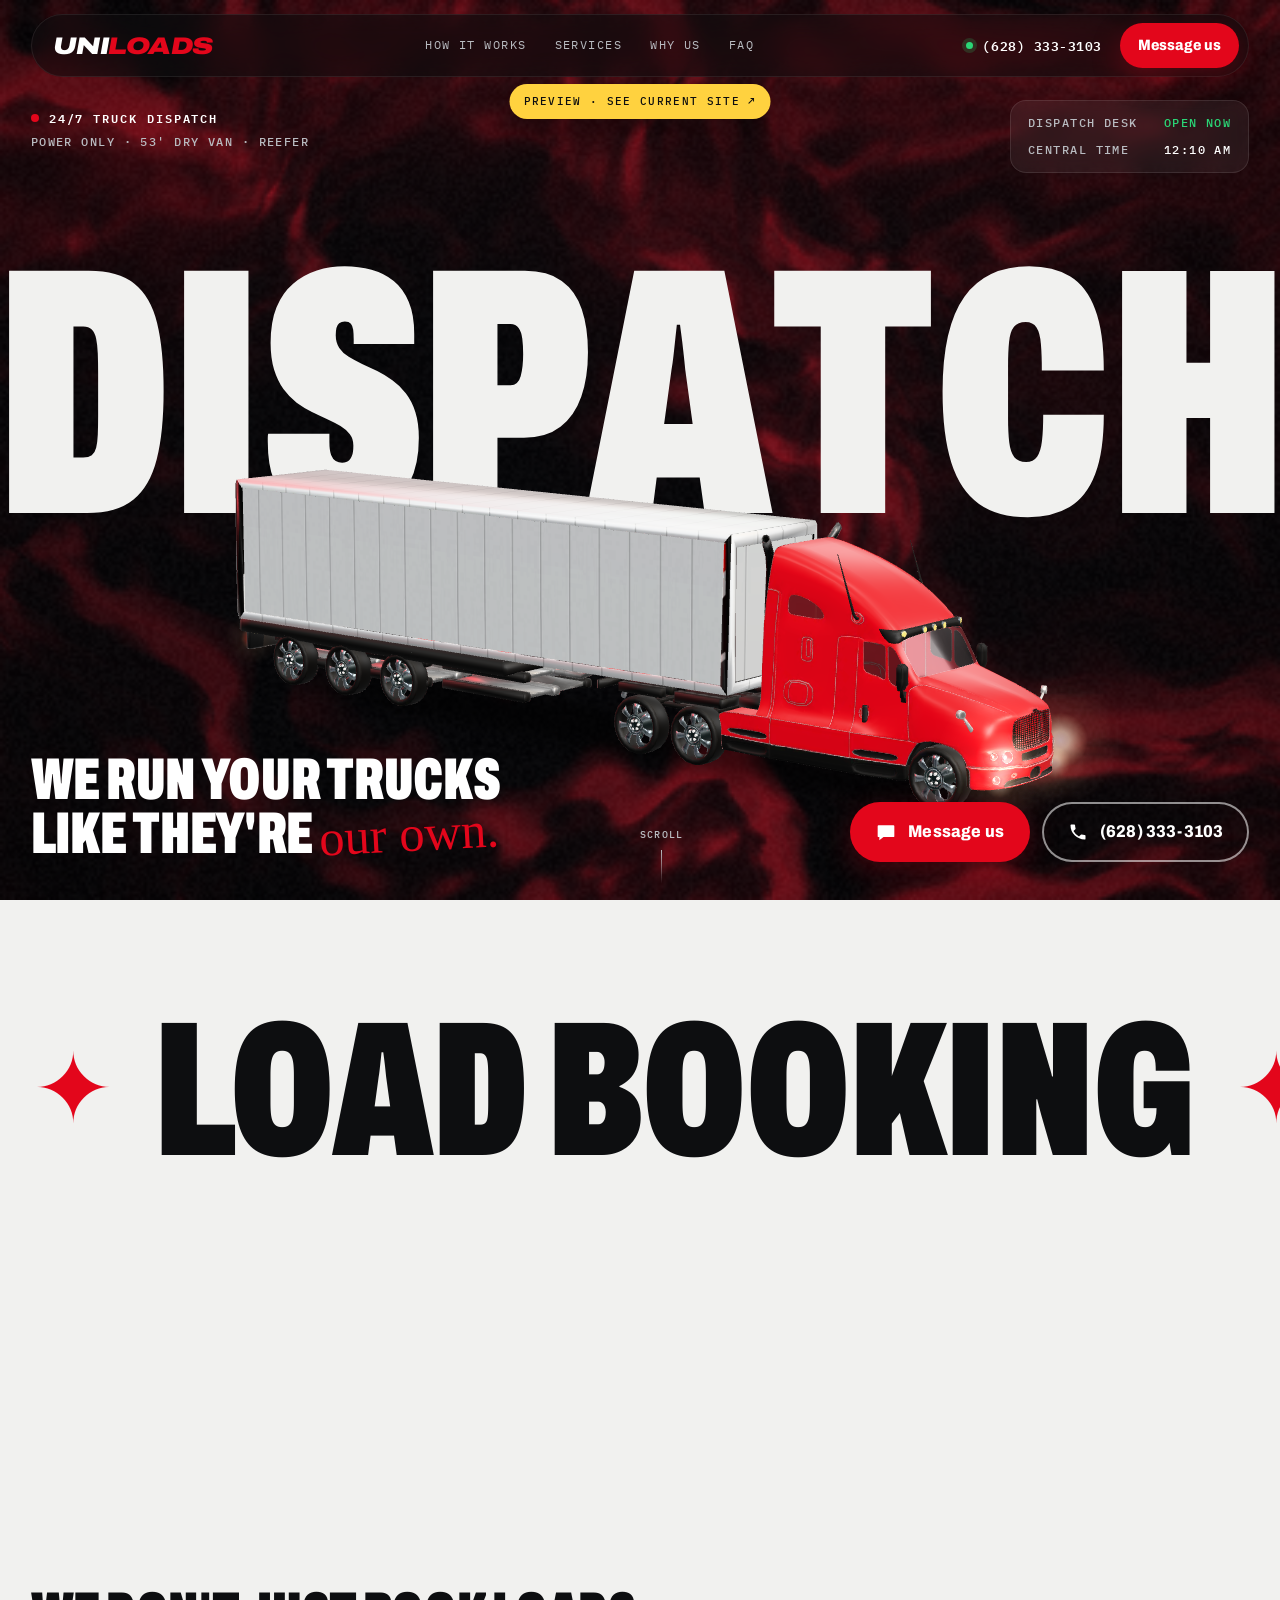
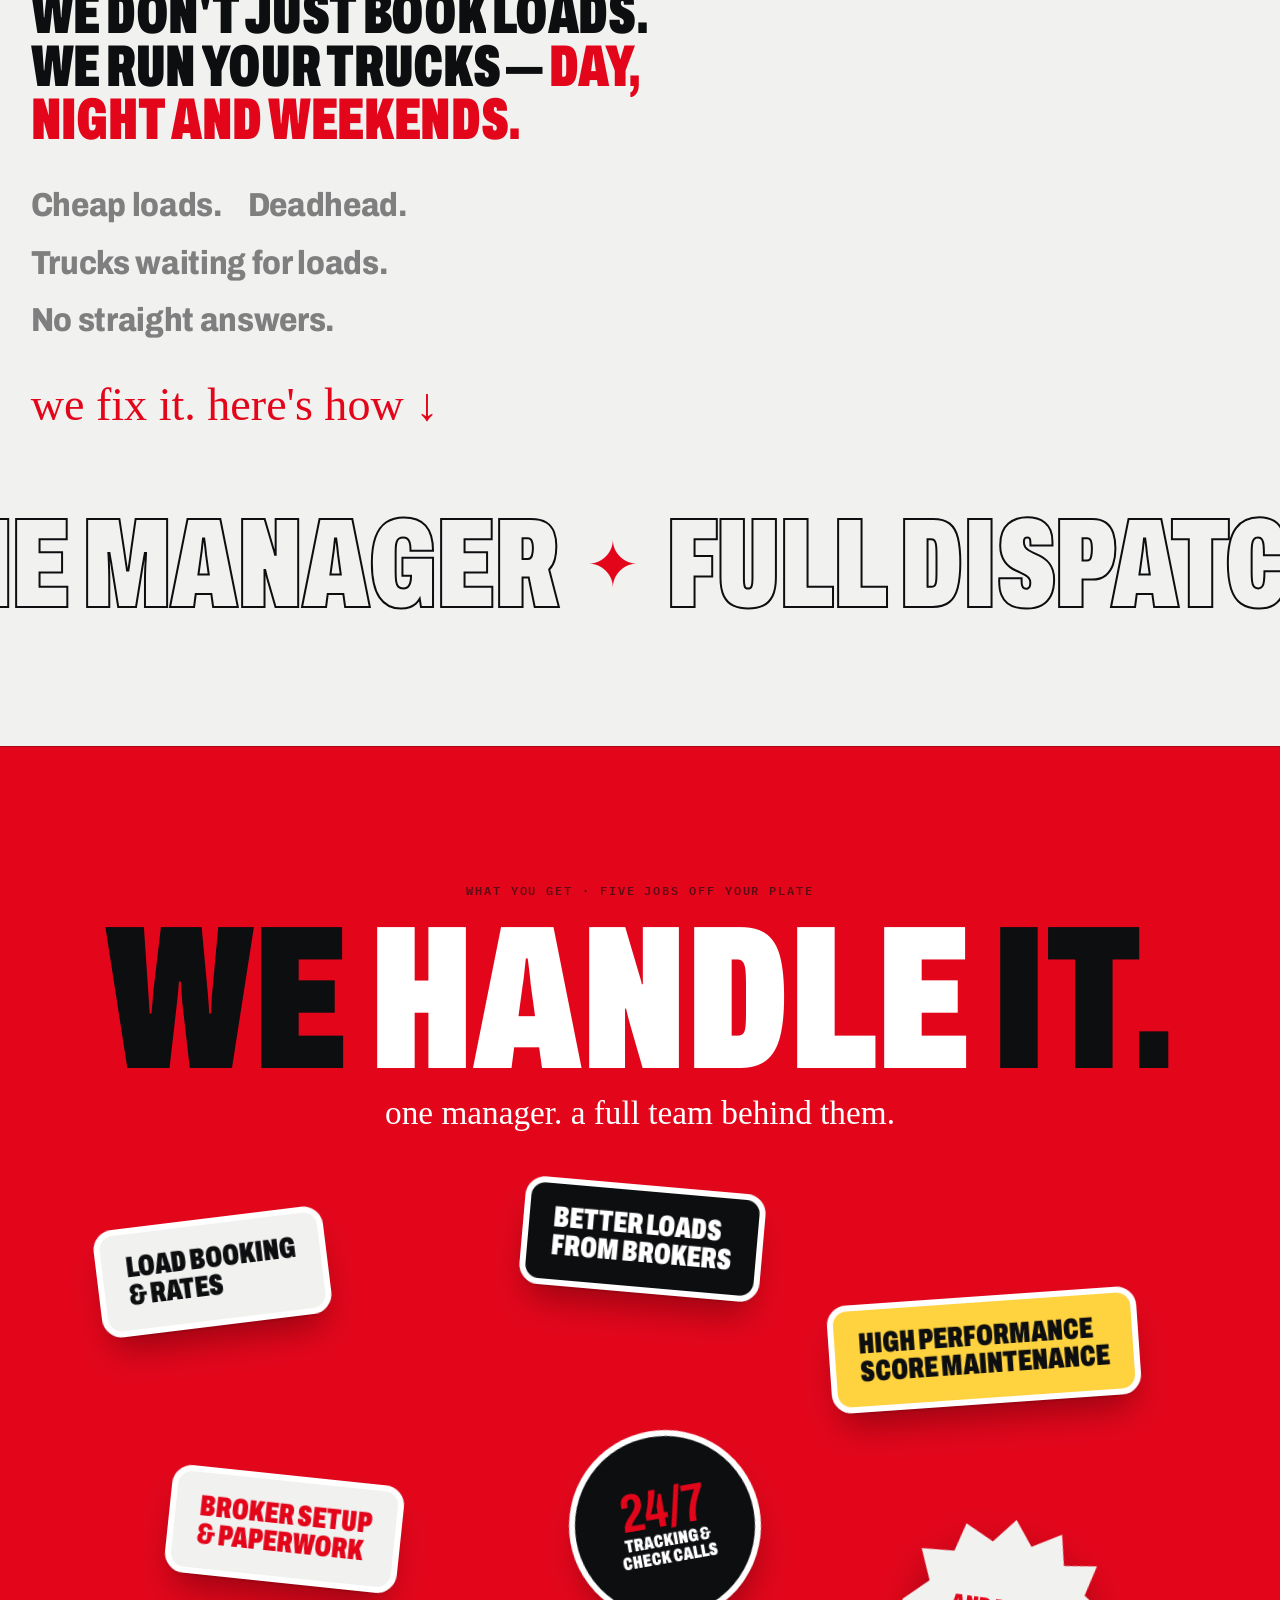
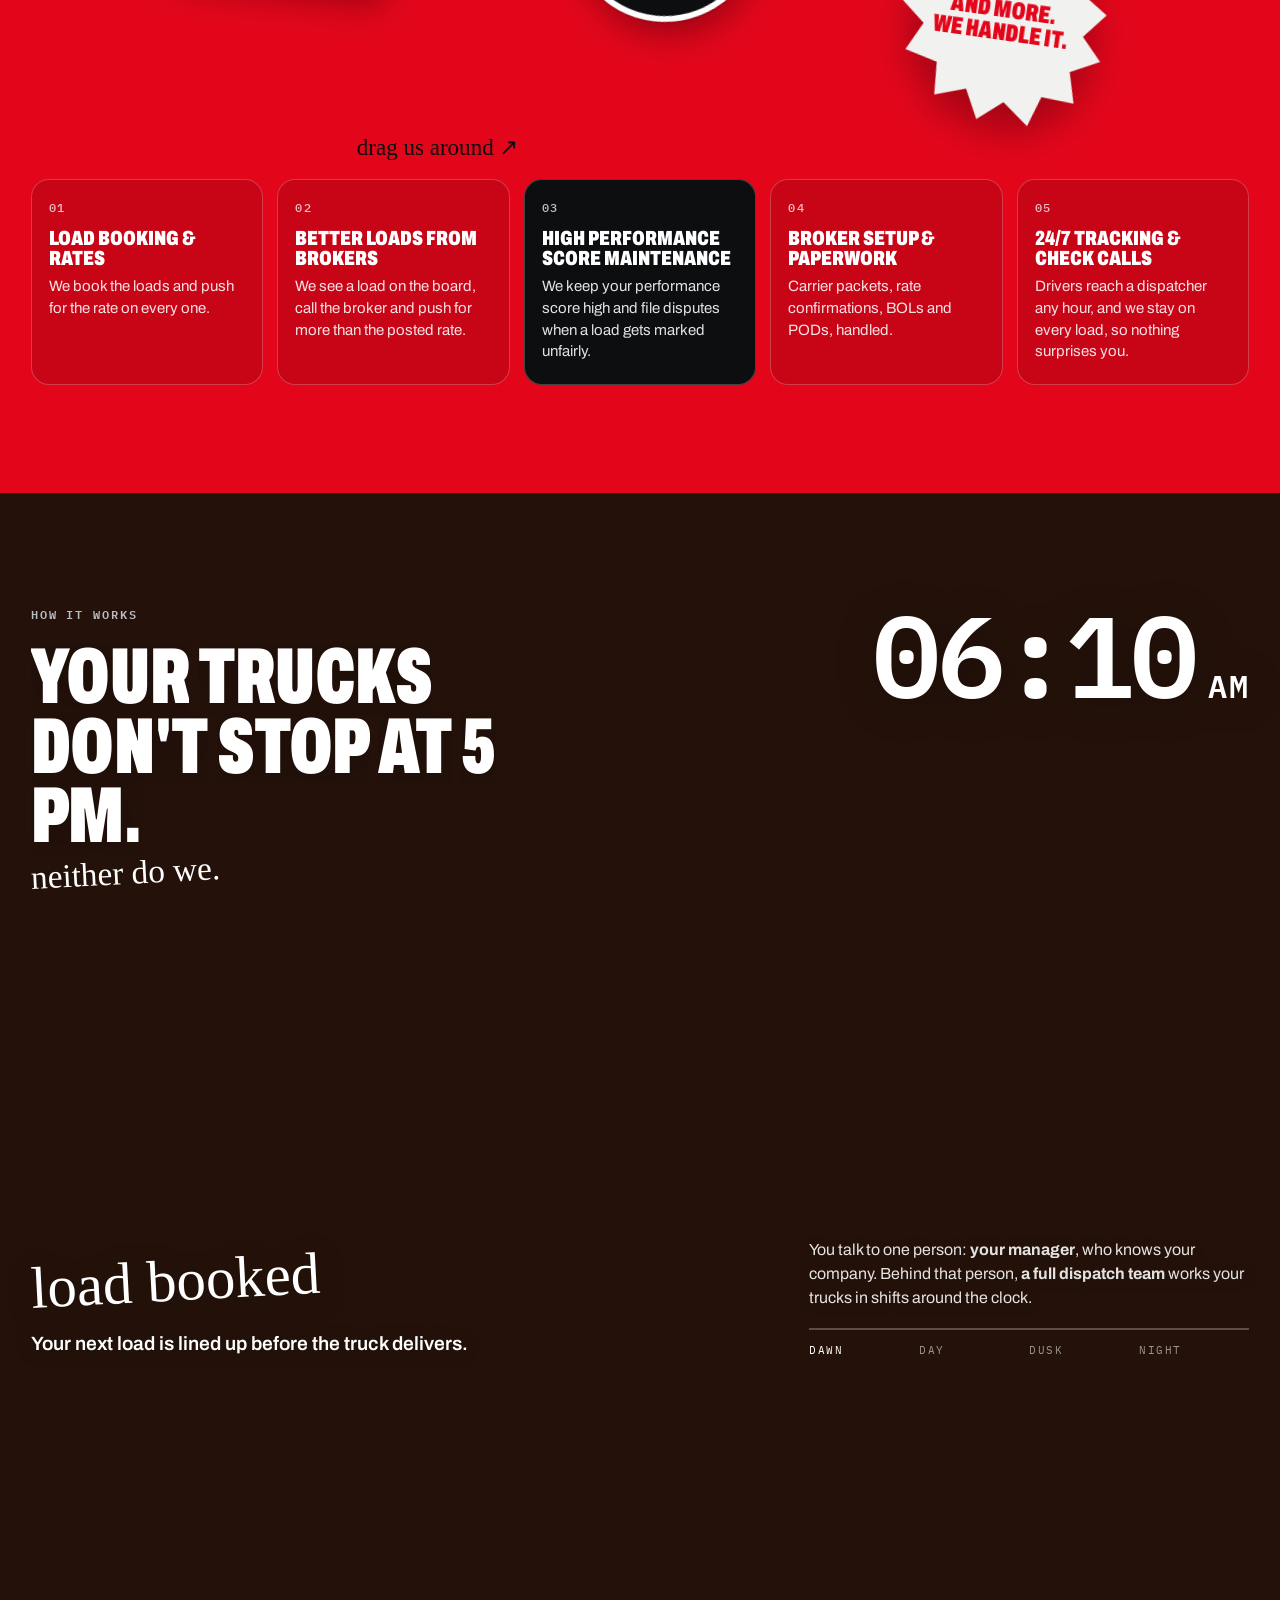
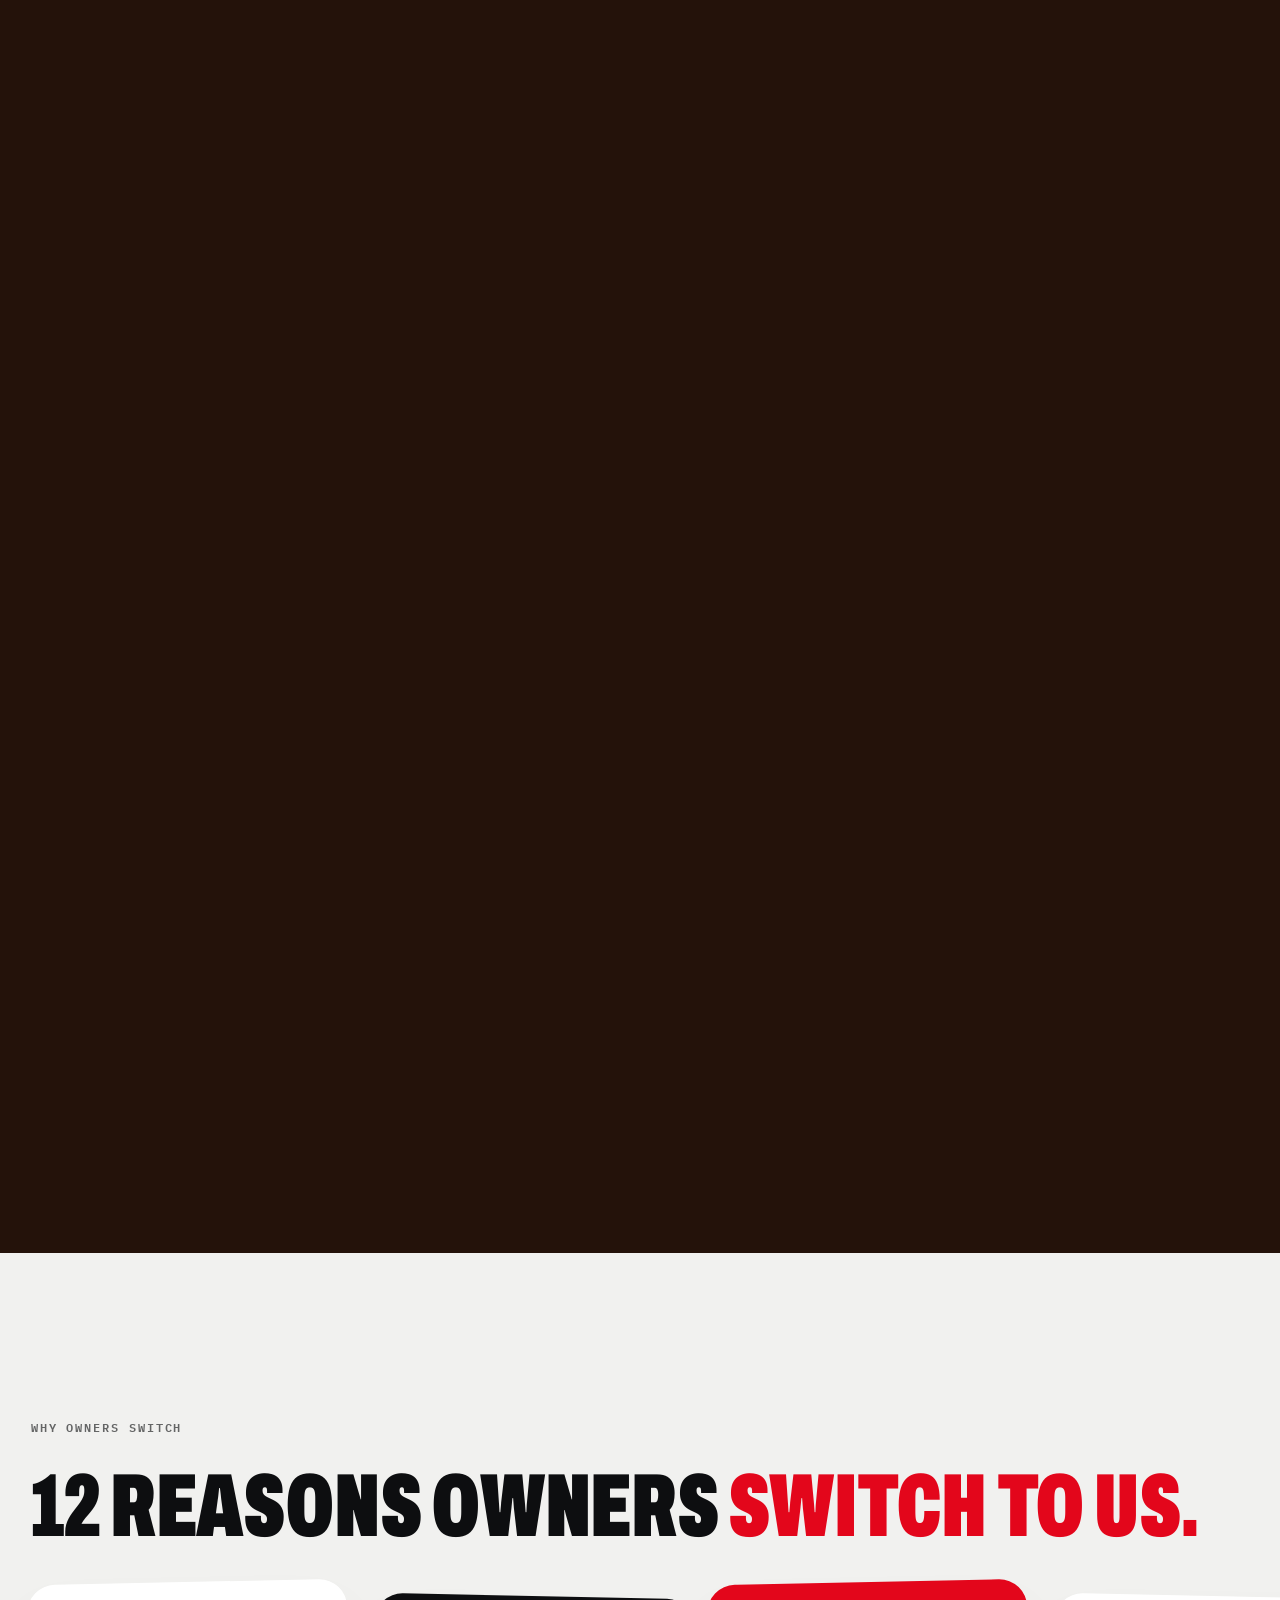
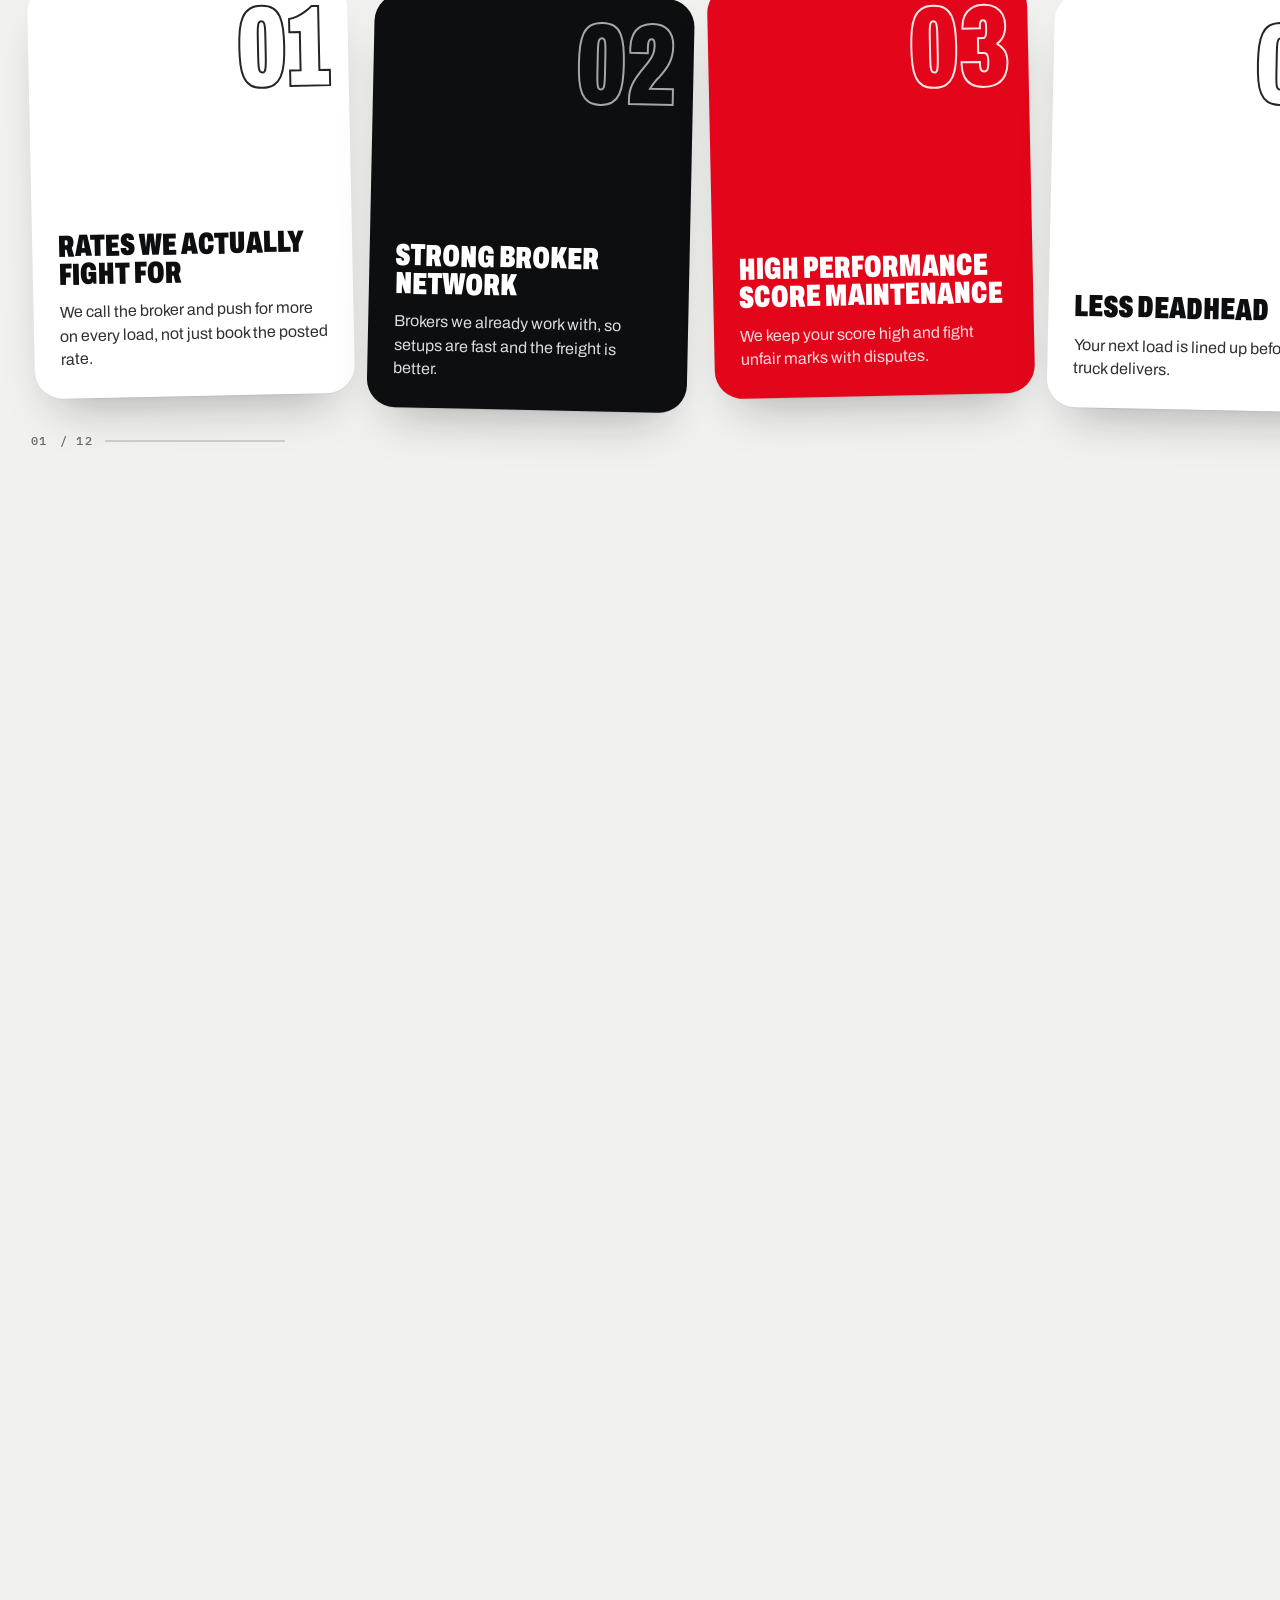
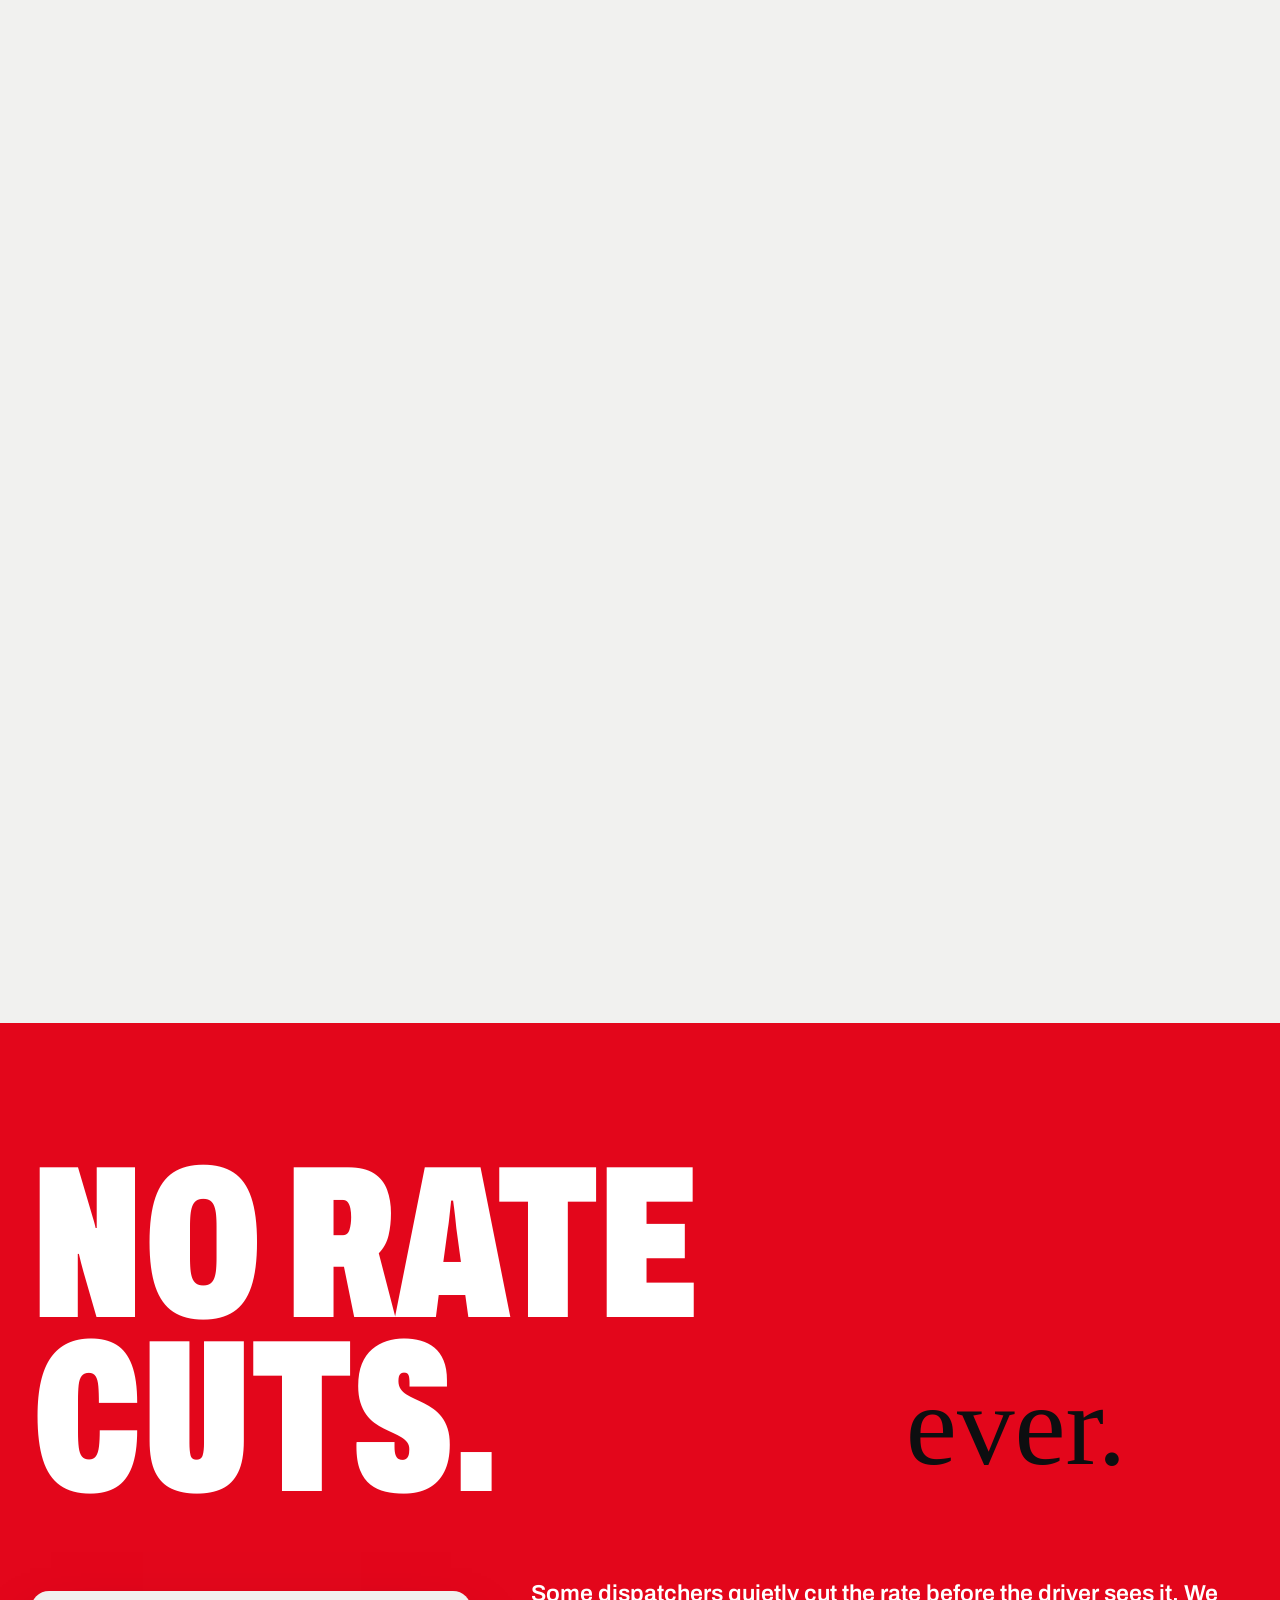
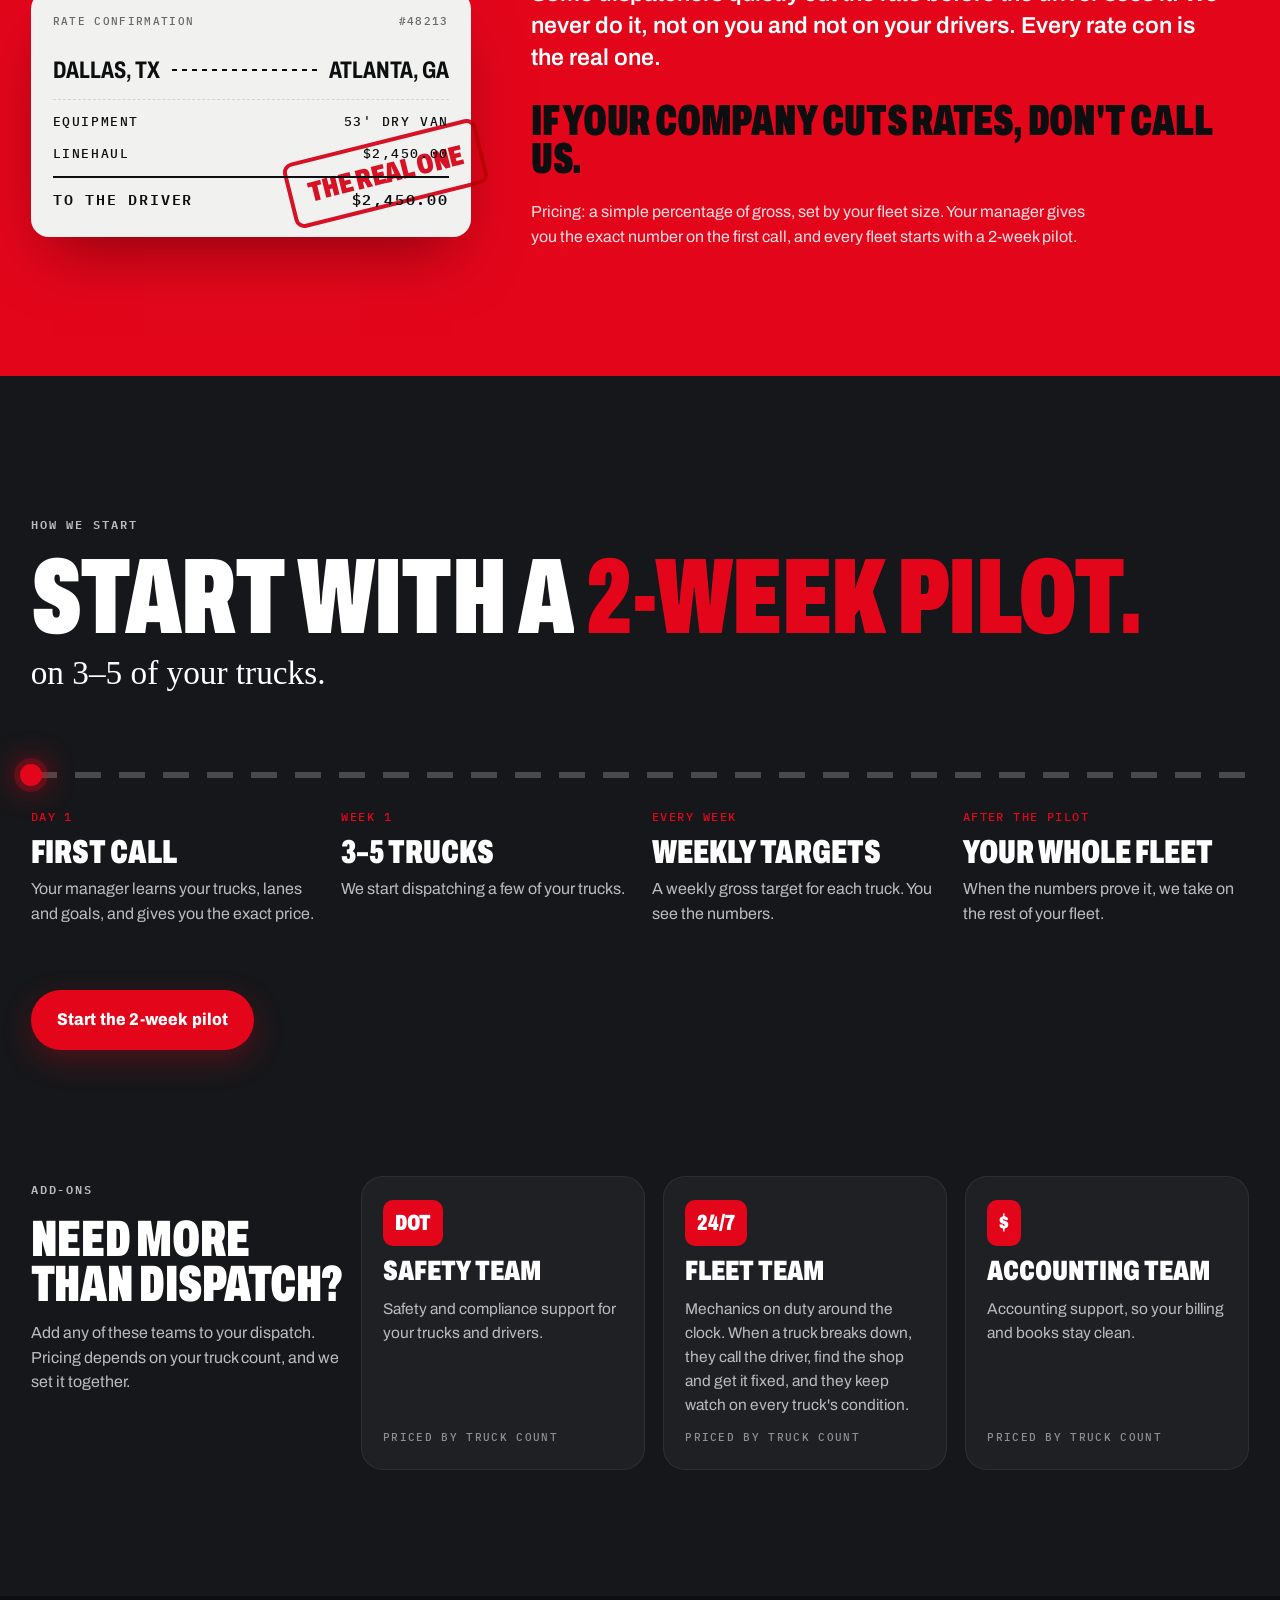
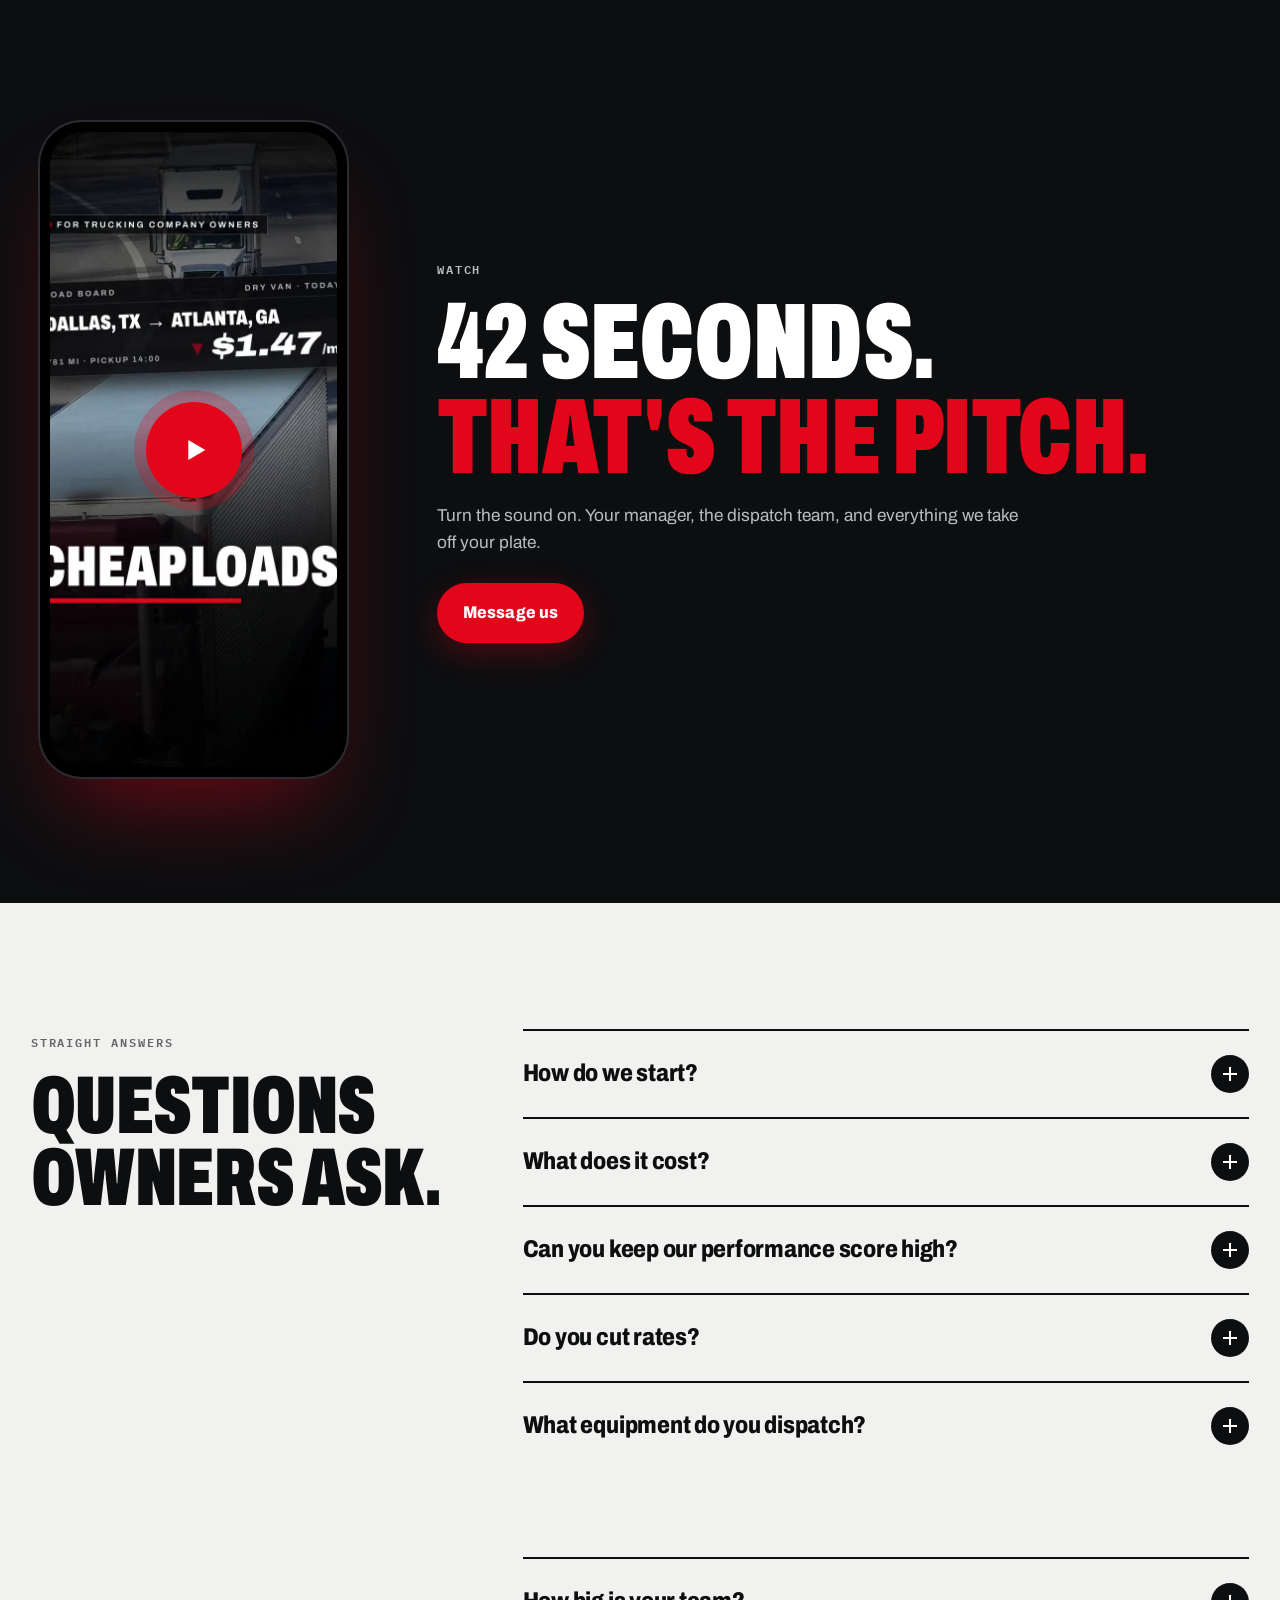
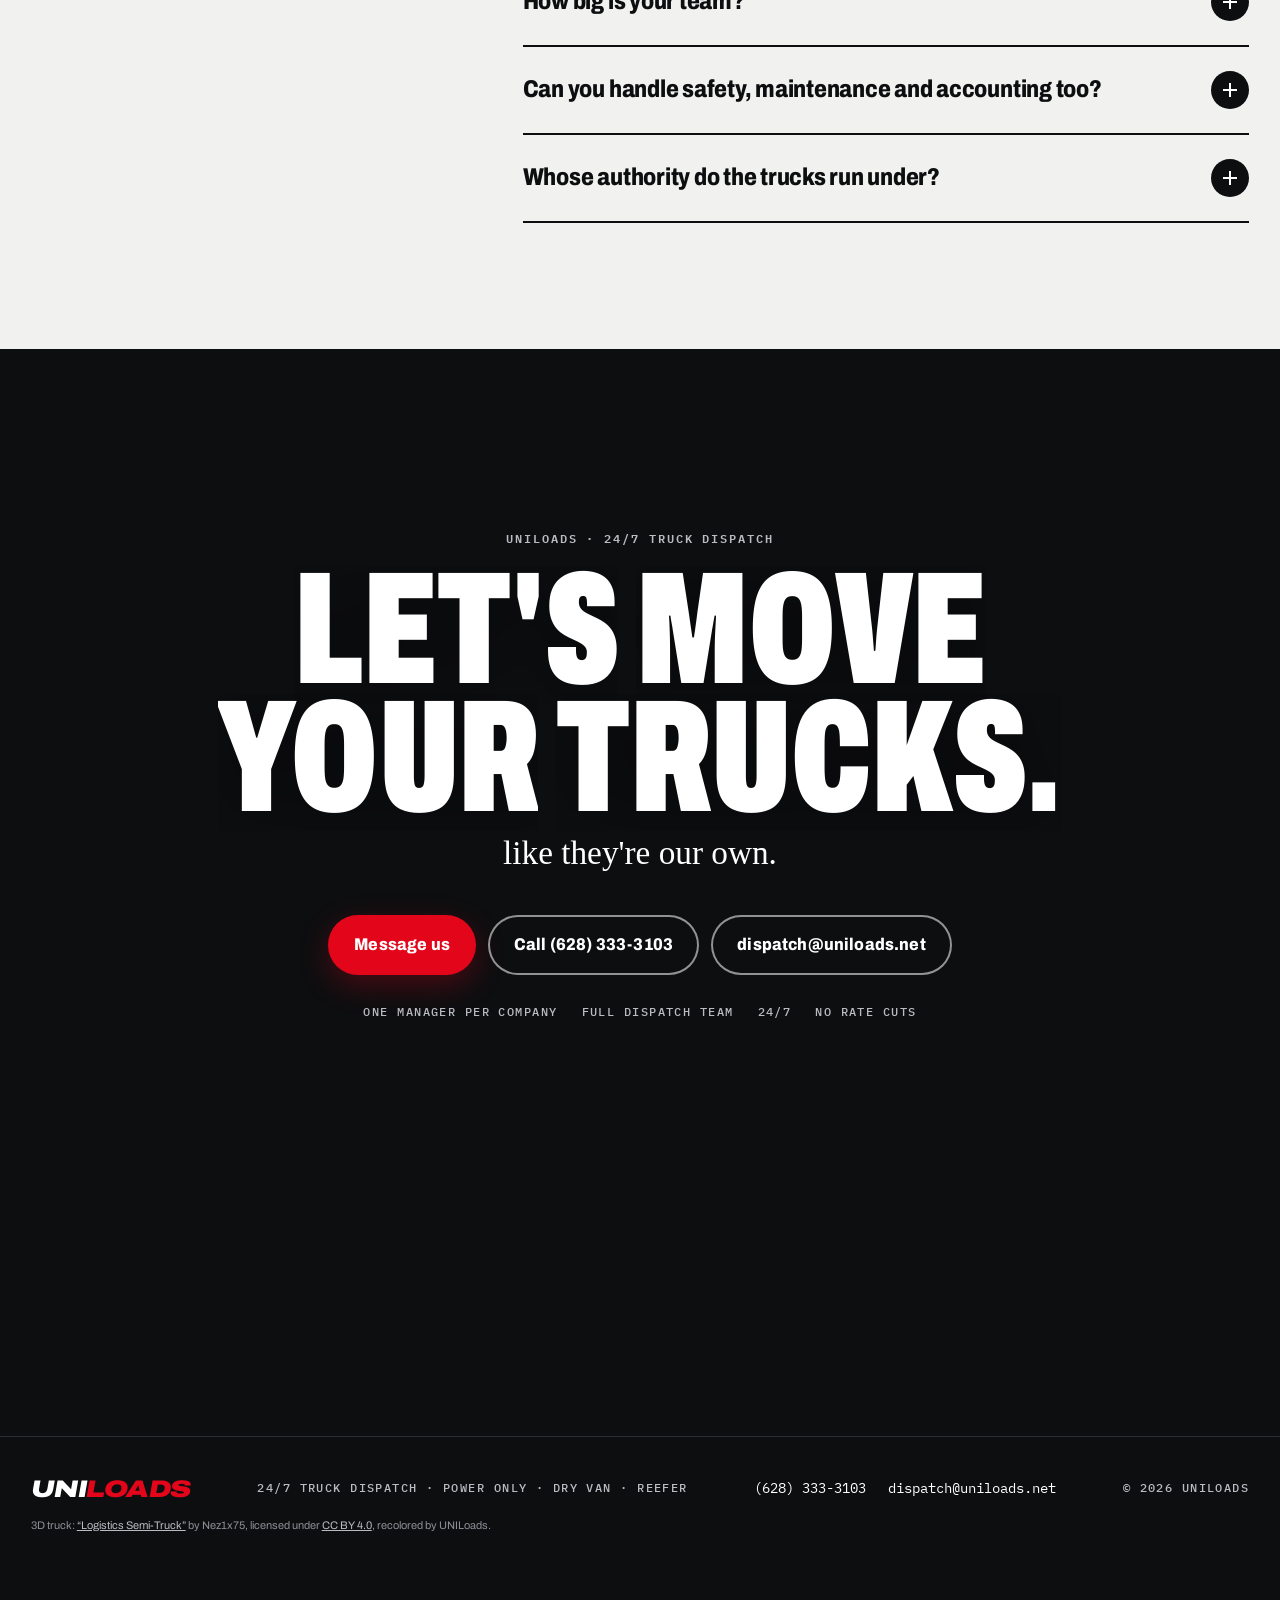
==== commit 977dea81: "Preview: add the 3D truck (CC BY, credited)" ====
--- a/preview/index.html
+++ b/preview/index.html
@@ -11,7 +11,8 @@
 <link rel="preconnect" href="https://fonts.googleapis.com">
 <link rel="preconnect" href="https://fonts.gstatic.com" crossorigin>
 <link rel="stylesheet" href="https://fonts.googleapis.com/css2?family=Archivo:ital,wdth,wght@0,62..125,100..900;1,62..125,100..900&family=IBM+Plex+Mono:wght@400;500;600&family=Permanent+Marker&display=swap">
-<link rel="stylesheet" href="app.css?v=8cc7eac2">
+<link rel="preload" href="truck.glb?v=26eca41d" as="fetch" crossorigin>
+<link rel="stylesheet" href="app.css?v=edc15769">
 <style>
 html{background:#0D0E10}
 #loader{position:fixed;inset:0;z-index:200;background:radial-gradient(120% 90% at 50% 58%,#2a0b10 0%,#120b0d 42%,#0D0E10 75%);display:grid;place-items:center;color:#fff;font:600 12px/1 'IBM Plex Mono',ui-monospace,monospace;letter-spacing:.18em;text-transform:uppercase;transition:clip-path 1s cubic-bezier(.76,0,.24,1);clip-path:inset(0 0 0 0)}
@@ -273,6 +274,7 @@
   <p class="mono dim">24/7 truck dispatch · Power only · Dry van · Reefer</p>
   <p class="fcontact"><a href="tel:+16283333103">(628) 333-3103</a><a href="mailto:dispatch@uniloads.net">dispatch@uniloads.net</a></p>
   <small class="mono dim">© 2026 UNILoads</small>
+  <small class="credit">3D truck: <a href="https://sketchfab.com/3d-models/logistics-semi-truck-3d-model-cd48bf440b4d4f3a8a7c93b5926be663" rel="noopener">“Logistics Semi-Truck”</a> by Nez1x75, licensed under <a href="https://creativecommons.org/licenses/by/4.0/" rel="noopener">CC BY 4.0</a>, recolored by UNILoads.</small>
 </footer>
 
 <div class="mbar" id="mbar">
@@ -308,6 +310,6 @@
 <canvas id="smokeGL" aria-hidden="true"></canvas>
 <canvas id="truckGL" aria-hidden="true"></canvas>
 <noscript><style>#loader{display:none}</style></noscript>
-<script src="app.js?v=55863556" defer></script>
+<script src="app.js?v=b4519338" defer></script>
 </body>
 </html>
--- a/preview/app.css
+++ b/preview/app.css
@@ -1 +1 @@
-:root{--red:#E3061B;--red-deep:#A1000F;--ink:#0D0E10;--asphalt:#16171A;--asphalt-2:#1E2024;--paper:#F1F1EF;--white:#FFFFFF;--steel:#8B8F96;--steel-2:#B9BCC1;--line:#D5D4D0;--line-dark:#2C2E33;--yel:#FFD23F;--f-display:"Archivo",system-ui,sans-serif;--f-mono:"IBM Plex Mono",ui-monospace,monospace;--f-marker:"Permanent Marker","Comic Sans MS",cursive;--pad:clamp(18px,2.4vw,36px);--ease:cubic-bezier(.16,1,.3,1)}*,*:before,*:after{box-sizing:border-box}html{-webkit-text-size-adjust:100%;scroll-behavior:auto}html.lenis,html.lenis body{height:auto}.lenis.lenis-smooth{scroll-behavior:auto!important}.lenis.lenis-stopped{overflow:hidden}body{margin:0;background:var(--ink);color:var(--white);font-family:var(--f-display);font-size:17px;line-height:1.55;-webkit-font-smoothing:antialiased;overflow-x:clip}img,video,canvas{display:block;max-width:100%}a{color:inherit}button{font:inherit;color:inherit}h1,h2,h3,h4,p{margin:0}[hidden]{display:none!important}::selection{background:var(--red);color:#fff}.skip{position:absolute;left:-9999px;top:8px;z-index:300;background:#fff;color:var(--ink);padding:10px 14px;border-radius:8px}.skip:focus{left:8px}.cond{font-family:var(--f-display);font-weight:900;font-stretch:62%;text-transform:uppercase;letter-spacing:-.005em;line-height:.88}.mono{font-family:var(--f-mono);font-weight:500;font-size:12px;letter-spacing:.12em;text-transform:uppercase}.dim{color:var(--steel-2)}.red{color:var(--red)}.eyebrow{font-family:var(--f-mono);font-weight:600;font-size:12px;letter-spacing:.16em;text-transform:uppercase;display:inline-flex;align-items:center;gap:10px;margin-bottom:18px;color:var(--steel-2)}.eyebrow.ink{color:#0d0e109e}.marker{font-family:var(--f-marker);font-weight:400;text-transform:none;letter-spacing:0;line-height:1.05;font-size:clamp(24px,2.6vw,42px);color:var(--red);transform:rotate(-3deg);transform-origin:0 50%}.marker.wht{color:#fff}.h1{font-size:clamp(40px,4.6vw,84px);max-width:10.5em}.h1 em{font-family:var(--f-marker);font-weight:400;font-style:normal;text-transform:lowercase;color:var(--red);font-size:.86em;letter-spacing:0;display:inline-block;transform:rotate(-3deg) translateY(-.04em)}.h2{font-size:clamp(52px,8.4vw,150px)}.h3{font-size:clamp(34px,4vw,64px)}.mega{font-size:clamp(84px,16vw,280px);line-height:.8}.statement{font-size:clamp(34px,4.6vw,78px);line-height:.9;max-width:14em}.lede{font-size:clamp(17px,1.35vw,20px);color:var(--steel-2);max-width:34em;margin:18px 0 26px}#smokeGL,#truckGL{position:fixed;left:0;top:0;width:100%;height:100%;pointer-events:none}#smokeGL{z-index:0;display:none}#truckGL{z-index:2}.behind{position:relative;z-index:1}.front{position:relative;z-index:3}.btn{--bg:var(--red);--fg:#fff;position:relative;display:inline-flex;align-items:center;justify-content:center;gap:12px;border:0;cursor:pointer;background:var(--bg);color:var(--fg);font-family:var(--f-display);font-weight:800;font-stretch:90%;font-size:17px;letter-spacing:.01em;text-decoration:none;padding:17px 26px;border-radius:999px;white-space:nowrap;transition:background .25s,color .25s,box-shadow .25s,transform .35s var(--ease);box-shadow:0 10px 30px #e3061b47}.btn:hover{--bg:#fff;--fg:var(--ink)}.btn.ghost{--bg:transparent;--fg:#fff;box-shadow:inset 0 0 0 2px #ffffff8c}.btn.ghost:hover{--bg:#fff;--fg:var(--ink);box-shadow:inset 0 0 0 2px #fff}.btn.sm{padding:11px 18px;font-size:15px}.btn.full{width:100%}.btn:focus-visible,a:focus-visible,summary:focus-visible,button:focus-visible{outline:3px solid var(--yel);outline-offset:3px}.hdr{position:fixed;z-index:50;top:14px;left:var(--pad);right:var(--pad);display:flex;align-items:center;justify-content:space-between;gap:20px;padding:9px 10px 9px 22px;border-radius:999px;background:#0d0e109e;-webkit-backdrop-filter:blur(14px) saturate(1.4);backdrop-filter:blur(14px) saturate(1.4);box-shadow:inset 0 0 0 1px #ffffff14;transition:transform .5s var(--ease)}.hdr.hide{transform:translateY(-140%)}.logo{font-family:var(--f-display);font-weight:900;font-stretch:125%;font-style:italic;font-size:24px;letter-spacing:-.02em;text-decoration:none;display:inline-flex;align-items:baseline;line-height:1;color:#fff}.logo .r{color:var(--red)}.nav{display:flex;gap:28px}.navlink{font-family:var(--f-mono);font-size:12px;letter-spacing:.12em;text-transform:uppercase;text-decoration:none;color:var(--steel-2);transition:color .2s}.navlink:hover{color:#fff}.hdr-r{display:flex;align-items:center;gap:18px}.hdrtel{display:inline-flex;align-items:center;gap:9px;text-decoration:none;font-family:var(--f-mono);font-weight:600;font-size:13px;letter-spacing:.04em;white-space:nowrap}.hdrtel .dot{width:7px;height:7px;border-radius:50%;background:#2bd576;box-shadow:0 0 0 4px #2bd5762e}.hero{position:relative;min-height:100svh;background:var(--ink);overflow:clip}.hero-giant{position:absolute;left:0;right:0;top:0;height:100%;display:flex;justify-content:center;align-items:center;pointer-events:none}.gw{font-family:var(--f-display);font-weight:900;font-stretch:62%;text-transform:uppercase;font-size:27.5vw;line-height:.78;letter-spacing:-.012em;color:var(--paper);white-space:nowrap;transform:translateY(-6vh);display:block;will-change:transform}.gw{clip-path:inset(-20% -2% 0 -2%)}.gw .ch{display:inline-block;will-change:transform}.hero-top{position:absolute;top:104px;left:var(--pad)}.hero-top .eyebrow{color:#fff;margin-bottom:6px}.pulse{width:8px;height:8px;border-radius:50%;background:var(--red);box-shadow:0 0 #e3061b99;animation:pulse 1.8s infinite}@keyframes pulse{70%{box-shadow:0 0 0 12px #e3061b00}to{box-shadow:0 0 #e3061b00}}.hero-desk{position:absolute;top:100px;right:var(--pad);display:grid;gap:8px;padding:14px 18px;border-radius:16px;background:#ffffff0f;box-shadow:inset 0 0 0 1px #ffffff1a;-webkit-backdrop-filter:blur(8px);backdrop-filter:blur(8px)}.desk-row{display:flex;justify-content:space-between;gap:26px}.desk-row .live{color:#2bd576}.hero-bottom{position:absolute;left:var(--pad);right:var(--pad);bottom:38px;display:flex;align-items:flex-end;justify-content:space-between;gap:30px}.h1 .ln{display:block;overflow:hidden;padding-bottom:.04em}.h1 .ln>span{display:block}.hero-cta{display:flex;gap:12px;flex-wrap:wrap;justify-content:flex-end}.scrollhint{position:absolute;left:50%;bottom:16px;transform:translate(-50%);display:flex;flex-direction:column;align-items:center;gap:8px;color:var(--steel-2);font-size:10px}.scrollhint i{width:1px;height:34px;background:linear-gradient(var(--steel-2),transparent);animation:drop 1.8s var(--ease) infinite}@keyframes drop{0%{transform:scaleY(0);transform-origin:0 0}50%{transform:scaleY(1);transform-origin:0 0}51%{transform-origin:0 100%}to{transform:scaleY(0);transform-origin:0 100%}}.flip{position:relative;background:var(--paper);color:var(--ink);padding:12vh 0 14vh;overflow:clip}.mq{white-space:nowrap;overflow:hidden;font-family:var(--f-display);font-weight:900;font-stretch:62%;text-transform:uppercase;line-height:.86;letter-spacing:-.01em;-webkit-user-select:none;user-select:none}.mq-track{display:inline-flex;align-items:center;gap:.22em;will-change:transform;padding-right:.22em}.mq i{font-style:normal;color:var(--red);font-size:.5em}.mq-a{font-size:clamp(84px,15vw,250px)}.mq-b{font-size:clamp(64px,10vw,170px);color:transparent;-webkit-text-stroke:2px var(--ink);margin-top:9vh}.mq-b i{-webkit-text-stroke:0;color:var(--red)}.flip-copy{width:min(820px,53vw);margin:46vh 0 0;padding:0 0 0 var(--pad);display:grid;gap:34px}.no-truck .flip-copy{margin-top:11vh;width:min(1100px,80vw)}.no-truck .end-in{padding-bottom:22vh}.pain{list-style:none;margin:0;padding:0;display:flex;flex-wrap:wrap;gap:6px 26px}.pain li{font-weight:800;font-stretch:88%;font-size:clamp(22px,2.6vw,40px);letter-spacing:-.01em;color:#0d0e1080;position:relative}.strike span{position:relative;display:inline-block}.strike span:after{content:"";position:absolute;left:-3%;right:-3%;top:54%;height:.13em;background:var(--red);border-radius:2px;transform:scaleX(var(--s,0)) rotate(-2deg);transform-origin:0 50%}.fix{font-size:clamp(30px,3.6vw,58px)}.handle{position:relative;background:var(--red);color:#fff;overflow:clip;clip-path:inset(var(--ci,0%) var(--cx,0%) 0 var(--cx,0%) round var(--cr,0px))}.handle-in{max-width:1400px;margin:0 auto;padding:15vh var(--pad) 12vh}.handle-head{text-align:center;display:grid;justify-items:center}.handle .mega .ink{color:var(--ink)}.handle .mega .wht{color:#fff}.handle .marker{margin-top:14px;transform:rotate(-4deg);transform-origin:50% 50%}.stickers{position:relative;height:clamp(440px,62vh,640px);margin:6vh auto 4vh;max-width:1180px}.stk{position:absolute;left:var(--x);top:var(--y);transform:translate(var(--dx,0px),var(--dy,0px)) rotate(calc(var(--r) + var(--dr,0deg)));cursor:grab;touch-action:none;user-select:none;-webkit-user-select:none;z-index:3}.stk.drag{cursor:grabbing;z-index:5}.stk-in{font-family:var(--f-display);font-weight:900;font-stretch:66%;text-transform:uppercase;font-size:clamp(22px,2.3vw,36px);line-height:.95;padding:20px 24px;border-radius:20px;border:6px solid #fff;box-shadow:0 2px #00000014,0 22px 34px -10px #3c000873;opacity:0;transform:scale(1.5) rotate(10deg)}.stk.in .stk-in{animation:slap .6s var(--ease) forwards;animation-delay:var(--d,0s)}@keyframes slap{0%{opacity:0;transform:scale(1.6) rotate(12deg)}55%{opacity:1;transform:scale(.94) rotate(-1deg)}to{opacity:1;transform:none}}.stk.drag .stk-in{box-shadow:0 2px #00000014,0 40px 50px -14px #3c00088c}.stk-in.paper{background:var(--paper);color:var(--ink)}.stk-in.redtx{color:var(--red)}.stk-in.inkst{background:var(--ink);color:#fff}.stk-in.yel{background:var(--yel);color:var(--ink)}.stk-in.round{width:clamp(170px,15vw,210px);aspect-ratio:1;border-radius:50%;background:var(--ink);color:#fff;display:grid;place-content:center;text-align:center;padding:10px;font-size:clamp(16px,1.4vw,21px)}.stk-in.round b{font-size:3em;color:var(--red);line-height:.85;font-stretch:70%}.stk-in.burst{border:0;background:none;box-shadow:none;padding:0;filter:drop-shadow(0 18px 18px rgba(60,0,8,.4))}.stk-in.burst span{display:grid;place-content:center;text-align:center;width:clamp(190px,16vw,240px);aspect-ratio:1;background:var(--paper);color:var(--red);font-size:clamp(20px,1.9vw,28px);clip-path:polygon(50% 0%,59% 12%,73% 4%,76% 19%,92% 17%,88% 32%,100% 40%,90% 52%,100% 63%,86% 70%,90% 85%,74% 84%,69% 99%,56% 89%,44% 99%,37% 85%,22% 90%,21% 74%,5% 70%,12% 56%,0% 46%,12% 35%,6% 20%,22% 19%,26% 5%,40% 12%)}.stickers .hint{position:absolute;left:26%;bottom:-3%;color:var(--ink);font-size:clamp(20px,1.8vw,28px);transform:rotate(-6deg)}.svc-list{list-style:none;margin:0;padding:0;display:grid;grid-template-columns:repeat(5,1fr);gap:14px}.svc-list li{display:grid;gap:12px;align-content:start;padding:20px 18px 22px;border-radius:18px;background:#0000001f;box-shadow:inset 0 0 0 1px #ffffff38}.svc-list li.hot{background:var(--ink)}.svc-list .n{color:#ffffffbf}.svc-list h3{font-family:var(--f-display);font-weight:900;font-stretch:72%;text-transform:uppercase;font-size:clamp(20px,1.6vw,26px);line-height:.95;margin-bottom:8px}.svc-list p{font-size:15px;line-height:1.45;color:#ffffffe0}.clock{position:relative;height:440vh;background:#24120a}.clock-stick{position:sticky;top:0;height:100svh;display:grid;grid-template-columns:1fr 1fr;grid-template-rows:auto 1fr auto;padding:108px var(--pad) 34px;gap:10px 40px;overflow:hidden}.clock-head{grid-column:1;grid-row:1}.clock-head .h2{font-size:clamp(46px,6.2vw,110px);max-width:7.2em;text-shadow:0 2px 30px rgba(0,0,0,.25)}.clock-head .marker{color:#fff;margin-top:10px}.clock-time{grid-column:2;grid-row:1;justify-self:end;font-family:var(--f-mono);font-weight:600;font-size:clamp(58px,9vw,160px);line-height:.9;letter-spacing:-.04em;display:flex;align-items:baseline;gap:.12em;text-shadow:0 4px 40px rgba(0,0,0,.25)}.clock-time small{font-size:.28em;letter-spacing:.05em}.clock-scenes{grid-column:1;grid-row:3;position:relative;min-height:170px;align-self:end}.scene{position:absolute;left:0;bottom:0;display:grid;gap:10px;opacity:0;transform:translateY(24px);transition:opacity .5s,transform .7s var(--ease);max-width:480px}.scene.on{opacity:1;transform:none}.scene .marker.big{font-size:clamp(40px,4.6vw,78px);color:#fff;text-shadow:0 4px 30px rgba(0,0,0,.25)}.scene-tx{font-size:clamp(18px,1.5vw,22px);font-weight:600;max-width:24em;text-shadow:0 2px 18px rgba(0,0,0,.35)}.chat{display:grid;gap:8px;max-width:380px}.bub{padding:12px 16px;border-radius:18px;font-size:16px;line-height:1.35;background:#ffffff24;-webkit-backdrop-filter:blur(10px);backdrop-filter:blur(10px);box-shadow:inset 0 0 0 1px #ffffff2e}.bub .mono{display:block;font-size:10px;color:#ffffffb3;margin-bottom:4px}.bub.mgr{background:var(--red);box-shadow:none;justify-self:end}.clock-foot{grid-column:2;grid-row:3;align-self:end;justify-self:end;display:grid;gap:18px;max-width:440px}.clock-lede{font-size:16px;line-height:1.5;color:#ffffffe0;text-shadow:0 2px 14px rgba(0,0,0,.3)}.dial{position:relative;display:grid;grid-template-columns:repeat(4,1fr);padding-top:14px;font-family:var(--f-mono);font-size:11px;letter-spacing:.14em;text-transform:uppercase}.dial:before{content:"";position:absolute;left:0;right:0;top:0;height:2px;background:#ffffff40}.dial b{position:absolute;left:0;top:0;height:2px;width:100%;background:#fff;transform-origin:0 50%;transform:scaleX(var(--p,0))}.dial i{font-style:normal;color:#ffffff8c;transition:color .3s}.dial i.on{color:#fff}.reasons{position:relative;height:330vh;background:var(--paper);color:var(--ink)}.reasons-stick{position:sticky;top:0;height:100svh;overflow:hidden;display:flex;flex-direction:column;justify-content:center;gap:4vh;padding:96px 0 34px}.reasons-head{padding:0 var(--pad);display:flex;align-items:flex-end;justify-content:space-between;gap:30px;flex-wrap:wrap}.reasons-head .eyebrow{width:100%;margin:0}.reasons-head .h2{font-size:clamp(46px,7vw,120px)}.rail{display:flex;gap:20px;padding:0 var(--pad);will-change:transform;transform:translate3d(var(--rx,0px),0,0)}.card{position:relative;flex:0 0 clamp(270px,25vw,370px);height:clamp(320px,46vh,430px);border-radius:28px;padding:28px 26px;background:#fff;color:var(--ink);display:flex;flex-direction:column;justify-content:flex-end;gap:12px;box-shadow:0 1px #0000000d,0 26px 50px -24px #0d0e1059;overflow:hidden}.card:nth-child(odd){transform:rotate(-1.2deg)}.card:nth-child(2n){transform:rotate(1.2deg) translateY(14px)}.card.dk{background:var(--ink);color:#fff}.card.hot{background:var(--red);color:#fff}.card .num{position:absolute;top:10px;right:18px;font-family:var(--f-display);font-weight:900;font-stretch:62%;font-size:clamp(110px,9vw,150px);line-height:1;color:transparent;-webkit-text-stroke:2px var(--ink);opacity:.9}.card.dk .num{-webkit-text-stroke-color:rgba(255,255,255,.7)}.card.hot .num{-webkit-text-stroke-color:#fff}.card h3{font-family:var(--f-display);font-weight:900;font-stretch:66%;text-transform:uppercase;font-size:clamp(28px,2.4vw,40px);line-height:.92}.card p{font-size:16px;line-height:1.45;opacity:.85}.rail-foot{padding:0 var(--pad);display:flex;align-items:center;gap:12px;color:#0d0e1099}.rail-foot b{flex:0 0 180px;height:2px;background:#0d0e1026;position:relative}.rail-foot b i{position:absolute;inset:0;background:var(--ink);transform-origin:0 50%;transform:scaleX(var(--p,0))}.norate{position:relative;background:var(--red);color:#fff;overflow:clip;clip-path:inset(var(--ci,0%) var(--cx,0%) 0 var(--cx,0%) round var(--cr,0px))}.norate-in{max-width:1400px;margin:0 auto;padding:15vh var(--pad) 14vh;position:relative}.norate .mega{font-size:clamp(90px,17vw,300px)}.norate .ever{position:absolute;color:var(--ink);font-size:clamp(60px,9vw,160px);right:12%;top:calc(15vh + clamp(90px,17vw,300px)*.95);transform:rotate(-8deg)}.norate-grid{display:grid;grid-template-columns:minmax(280px,440px) 1fr;gap:60px;align-items:center;margin-top:8vh}.ratecon{position:relative;background:var(--paper);color:var(--ink);border-radius:18px;padding:22px 22px 26px;transform:rotate(-3deg);box-shadow:0 30px 60px -20px #3c00088c;display:grid;gap:12px}.rc-top{display:flex;justify-content:space-between;color:#0d0e1099;font-size:11px}.rc-lane{display:flex;align-items:center;gap:12px;font-weight:900;font-stretch:72%;text-transform:uppercase;font-size:24px;padding:10px 0;border-bottom:1px dashed var(--line)}.rc-lane i{flex:1;height:2px;background:linear-gradient(90deg,var(--ink) 50%,transparent 0) 0 0/10px 2px}.rc-row{display:flex;justify-content:space-between;font-size:13px}.rc-row.tot{font-weight:600;font-size:15px;padding-top:10px;border-top:2px solid var(--ink)}.stamp{position:absolute;right:-14px;bottom:30px;font-family:var(--f-display);font-weight:900;font-stretch:70%;text-transform:uppercase;font-size:28px;color:var(--red);padding:8px 16px;border:4px solid var(--red);border-radius:10px;transform:rotate(-14deg) scale(var(--st,2.4));opacity:var(--so,0);mix-blend-mode:multiply;transition:transform .45s cubic-bezier(.2,1.6,.4,1),opacity .2s}.norate.stamped .stamp{--st:1;--so:.95}.big-p{font-size:clamp(20px,1.8vw,28px);line-height:1.38;font-weight:600;max-width:30em}.warn{font-size:clamp(30px,3.4vw,56px);color:var(--ink);margin:28px 0 22px}.small-p{font-size:16px;color:#ffffffe0;max-width:36em}.start{position:relative;background:var(--asphalt);color:#fff;padding:15vh var(--pad) 14vh}.start-head{max-width:1400px;margin:0 auto}.start-head .marker{color:#fff;margin-top:10px}.road{max-width:1400px;margin:9vh auto 0;position:relative}.road-line{position:relative;height:6px;border-radius:6px;background:repeating-linear-gradient(90deg,rgba(255,255,255,.22) 0 26px,transparent 26px 44px)}.road-line i{position:absolute;inset:0;border-radius:6px;background:var(--red);transform-origin:0 50%;transform:scaleX(var(--p,0))}.road-line b{position:absolute;top:50%;left:calc(var(--p,0) * 100%);width:22px;height:22px;margin:-11px 0 0 -11px;border-radius:50%;background:var(--red);box-shadow:0 0 0 6px #e3061b40,0 0 30px var(--red)}.stops{list-style:none;margin:30px 0 0;padding:0;display:grid;grid-template-columns:repeat(4,1fr);gap:24px}.stops li{display:grid;gap:10px;align-content:start;opacity:.35;transition:opacity .4s}.stops li.on{opacity:1}.stops .mono{color:var(--red)}.stops h3{font-family:var(--f-display);font-weight:900;font-stretch:66%;text-transform:uppercase;font-size:clamp(28px,2.6vw,44px);line-height:.92}.stops p{color:var(--steel-2);font-size:16px;max-width:22em}.start-cta{max-width:1400px;margin:7vh auto 0}.addons{max-width:1400px;margin:14vh auto 0;display:grid;grid-template-columns:1.1fr repeat(3,1fr);gap:18px}.addons-head .dim{margin-top:14px;font-size:16px;max-width:24em}.addon{border-radius:22px;padding:24px 22px;background:var(--asphalt-2);box-shadow:inset 0 0 0 1px var(--line-dark);display:flex;flex-direction:column;gap:12px}.addon .tag{align-self:flex-start;font-family:var(--f-display);font-weight:900;font-stretch:70%;font-size:22px;padding:6px 12px;border-radius:10px;background:var(--red)}.addon h4{font-family:var(--f-display);font-weight:900;font-stretch:70%;text-transform:uppercase;font-size:28px;line-height:.95}.addon p{color:var(--steel-2);font-size:15.5px;flex:1}.addon small{color:var(--steel);font-size:11px}.watch{background:var(--ink);padding:14vh var(--pad)}.watch-in{max-width:1200px;margin:0 auto;display:grid;grid-template-columns:auto 1fr;gap:clamp(40px,7vw,110px);align-items:center}.phone{position:relative;width:clamp(240px,24vw,330px);aspect-ratio:9/19.2;border-radius:42px;background:#000;padding:10px;box-shadow:0 0 0 2px #2a2c31,0 50px 90px -30px #e3061b73;transform:rotate(-3deg)}.phone video{width:100%;height:100%;object-fit:cover;border-radius:33px;background:#000}.play{position:absolute;inset:0;margin:auto;width:96px;height:96px;border-radius:50%;border:0;background:var(--red);display:grid;place-items:center;cursor:pointer;box-shadow:0 0 0 12px #e3061b40;transition:transform .3s var(--ease)}.play:hover{transform:scale(1.08)}.phone.playing .play{opacity:0;pointer-events:none}.faq{background:var(--paper);color:var(--ink);padding:14vh var(--pad);display:grid;grid-template-columns:minmax(260px,.8fr) 1.4fr;gap:clamp(30px,6vw,100px);max-width:none}.faq-head{align-self:start;position:sticky;top:110px}.faq-head .h2{font-size:clamp(50px,6.4vw,110px)}.faq-list details{border-top:2px solid var(--ink)}.faq-list details:last-child{border-bottom:2px solid var(--ink)}.faq-list summary{list-style:none;cursor:pointer;display:flex;justify-content:space-between;align-items:center;gap:20px;padding:24px 0;font-weight:800;font-stretch:84%;font-size:clamp(21px,1.9vw,30px);letter-spacing:-.01em;line-height:1.15}.faq-list summary::-webkit-details-marker{display:none}.faq-list summary i{flex:0 0 38px;height:38px;border-radius:50%;background:var(--ink);position:relative;transition:transform .35s var(--ease),background .25s}.faq-list summary i:before,.faq-list summary i:after{content:"";position:absolute;left:50%;top:50%;width:14px;height:2px;margin:-1px 0 0 -7px;background:#fff}.faq-list summary i:after{transform:rotate(90deg)}.faq-list details[open] summary i{transform:rotate(45deg);background:var(--red)}.faq-list details p{padding:0 0 26px;font-size:18px;line-height:1.55;max-width:42em;color:#2a2c31}.end{position:relative;min-height:118svh;background:var(--ink);overflow:clip}.end-in{max-width:1400px;margin:0 auto;padding:20vh var(--pad) 46vh;text-align:center;display:grid;justify-items:center}.end .mega{font-size:clamp(70px,12.5vw,220px);text-shadow:0 6px 60px rgba(0,0,0,.4)}.end .marker{color:#fff;margin-top:14px;transform:rotate(-4deg)}.end-cta{display:flex;flex-wrap:wrap;gap:12px;justify-content:center;margin-top:44px}.end-facts{list-style:none;padding:0;margin:28px 0 0;display:flex;flex-wrap:wrap;gap:8px 24px;justify-content:center;color:var(--steel-2)}.ftr{position:relative;z-index:3;background:var(--ink);border-top:1px solid var(--line-dark);padding:40px var(--pad) 110px;display:flex;flex-wrap:wrap;align-items:center;justify-content:space-between;gap:16px 30px}.fcontact{display:flex;gap:22px;font-family:var(--f-mono);font-size:14px}.fcontact a{text-decoration:none}.fcontact a:hover{color:var(--red)}.mbar{display:none}.cmp{position:absolute;z-index:40;left:50%;transform:translate(-50%);top:84px;padding:9px 14px;border-radius:999px;background:var(--yel);color:var(--ink);text-decoration:none;font-size:11px;box-shadow:0 10px 24px #0000004d}.sheet{position:fixed;inset:0;z-index:100;background:#0d0e109e;-webkit-backdrop-filter:blur(6px);backdrop-filter:blur(6px);display:grid;place-items:center;padding:20px}.panel{position:relative;width:min(640px,100%);max-height:calc(100svh - 40px);overflow:auto;background:var(--paper);color:var(--ink);border-radius:28px;padding:30px 28px 24px}.panel .x{position:absolute;right:14px;top:12px;width:42px;height:42px;border-radius:50%;border:0;background:var(--ink);color:#fff;font-size:24px;cursor:pointer}.panel .h3{font-size:clamp(34px,4vw,52px);margin-bottom:20px}#form{display:grid;grid-template-columns:1fr 1fr;gap:12px}#form label{display:grid;gap:6px;font-family:var(--f-mono);font-size:11px;letter-spacing:.12em;text-transform:uppercase;color:#0d0e10b3}#form label.full,#form .full,#form .note{grid-column:1/-1}#form input,#form select,#form textarea{font:500 16px var(--f-display);color:var(--ink);background:#fff;border:2px solid var(--line);border-radius:14px;padding:13px 14px;width:100%;text-transform:none;letter-spacing:0}#form input:focus,#form select:focus,#form textarea:focus{outline:0;border-color:var(--ink)}.note{font-size:15px;color:var(--ink);background:#fff;border-radius:12px;padding:12px 14px}.sheet-alt{margin-top:16px;color:#0d0e1099;font-size:11px}.sheet-alt a{color:var(--ink)}.cur,.cur-ring{position:fixed;left:0;top:0;z-index:400;pointer-events:none;border-radius:50%;opacity:0;transition:opacity .3s}.cur{width:8px;height:8px;margin:-4px 0 0 -4px;background:var(--red)}.cur-ring{width:38px;height:38px;margin:-19px 0 0 -19px;box-shadow:inset 0 0 0 1.5px #e3061bcc;transition:opacity .3s,width .3s,height .3s,margin .3s}.cur.on,.cur-ring.on{opacity:1}.cur-ring.big{width:64px;height:64px;margin:-32px 0 0 -32px}.rv{opacity:0;transform:translateY(46px);transition:opacity .9s var(--ease),transform 1.1s var(--ease);transition-delay:var(--d,0s)}.rv.in{opacity:1;transform:none}.wd{display:inline-block;overflow:hidden;vertical-align:top;padding-bottom:.06em;margin-bottom:-.06em}.wd>span{display:inline-block;transform:translateY(105%);transition:transform 1s var(--ease);transition-delay:calc(var(--i,0) * 55ms + var(--d,0s))}.in .wd>span,.wd.in>span{transform:none}body.loading .hero .front,body.loading .gw{visibility:hidden}.intro .hero-top,.intro .hero-desk,.intro .hero-cta,.intro .scrollhint{animation:fadeUp 1s var(--ease) both;animation-delay:.55s}.intro .h1 .ln>span{animation:lineUp 1.1s var(--ease) both}.intro .h1 .ln:nth-child(2)>span{animation-delay:.12s}@keyframes fadeUp{0%{opacity:0;transform:translateY(24px)}to{opacity:1;transform:none}}@keyframes lineUp{0%{transform:translateY(110%)}to{transform:none}}.hero-desk.intro-fix{animation:none}@media(hover:none),(pointer:coarse){.cur,.cur-ring{display:none}}@media(max-width:1100px){.nav{display:none}.svc-list{grid-template-columns:repeat(2,1fr)}.svc-list li.hot{grid-column:span 2}.addons{grid-template-columns:1fr 1fr}.addons-head{grid-column:1/-1}.norate-grid{grid-template-columns:1fr}.ratecon{max-width:440px}}@media(max-width:760px){body{font-size:16px}.hdr{top:10px;padding:7px 8px 7px 16px}.logo{font-size:20px}.hdrtel{display:none}.hero-top{top:84px}.hero-desk{display:none}.gw{font-size:25.5vw;transform:translateY(-15vh)}.hero-bottom{flex-direction:column;align-items:stretch;gap:18px;bottom:28px}.h1{font-size:clamp(40px,11.4vw,56px)}.hero-cta{justify-content:stretch}.hero-cta .btn{flex:1}.hero-cta .btn.ghost,.scrollhint{display:none}.flip{padding:8vh 0 10vh}.mq-a{font-size:26vw}.mq-b{font-size:18vw;margin-top:6vh;-webkit-text-stroke-width:1.5px}.flip-copy{width:auto;margin-top:34vh;gap:24px;padding:0 var(--pad)}.no-truck .flip-copy{margin-top:8vh;width:auto}.handle-in{padding:12vh 18px 10vh}.stickers{height:560px;margin-top:4vh}.stk-in{font-size:21px;padding:15px 17px;border-width:5px}.stk.s1{--x:2%!important;--y:2%!important}.stk.s2{--x:46%!important;--y:12%!important}.stk.s3{--x:4%!important;--y:30%!important}.stk.s4{--x:40%!important;--y:47%!important}.stk.s5{--x:2%!important;--y:60%!important}.stk.s6{--x:44%!important;--y:72%!important}.stk-in.round{width:150px}.stk-in.burst span{width:170px}.svc-list{grid-template-columns:1fr}.svc-list li.hot{grid-column:auto}.clock{height:380vh}.clock-stick{grid-template-columns:1fr;grid-template-rows:auto auto 1fr auto auto;padding:84px 18px 92px;gap:8px}.clock-head{grid-column:1;grid-row:1}.clock-head .h2{font-size:clamp(40px,11vw,60px)}.clock-head .marker{font-size:26px;margin-top:4px}.clock-time{grid-column:1;grid-row:2;justify-self:start;font-size:clamp(46px,14vw,70px)}.clock-scenes{grid-column:1;grid-row:4;min-height:150px}.scene .marker.big{font-size:40px}.scene-tx{font-size:17px}.clock-foot{grid-column:1;grid-row:5;justify-self:stretch;max-width:none;gap:12px}.clock-lede{display:none}.reasons{height:auto}.reasons-stick{position:relative;height:auto;padding:12vh 0 10vh;gap:30px}.rail{overflow-x:auto;scroll-snap-type:x mandatory;transform:none!important;padding:18px 18px 30px;-webkit-overflow-scrolling:touch;scrollbar-width:none}.rail::-webkit-scrollbar{display:none}.card{flex-basis:78vw;height:400px;scroll-snap-align:center}.norate-in{padding:12vh 18px 11vh}.norate .ever{right:8%;top:calc(12vh + 30.6vw)}.stops{grid-template-columns:1fr;gap:26px;padding-left:34px;margin-top:0}.road-line{position:absolute;left:8px;top:0;bottom:0;width:6px;height:auto;background:repeating-linear-gradient(180deg,rgba(255,255,255,.22) 0 22px,transparent 22px 36px)}.road-line i{transform-origin:50% 0;transform:scaleY(var(--p,0))}.road-line b{left:50%;top:calc(var(--p,0) * 100%)}.addons{grid-template-columns:1fr}.watch-in{grid-template-columns:1fr;justify-items:center;text-align:center}.watch-copy{display:grid;justify-items:center}.phone{width:min(280px,72vw)}.faq{grid-template-columns:1fr;padding:11vh 18px}.faq-head{position:static}#form{grid-template-columns:1fr}.end-in{padding:16vh 18px 44vh}.end-cta .btn{width:100%}.mbar{display:flex;position:fixed;z-index:45;left:10px;right:10px;bottom:calc(10px + env(safe-area-inset-bottom,0px));gap:10px;transform:translateY(160%);transition:transform .5s var(--ease)}.mbar.on{transform:none}.mbar .btn{flex:1;padding:15px 10px}.mbar .btn.call{--bg:var(--ink);box-shadow:inset 0 0 0 2px #ffffffb3,0 10px 30px #0000004d}.cmp{top:64px;font-size:10px;padding:6px 12px;white-space:nowrap}.ftr{padding-bottom:120px}}@media(prefers-reduced-motion:reduce){.rv,.wd>span{transition:none!important;opacity:1!important;transform:none!important}.stk-in{animation:none!important;opacity:1!important;transform:none!important}.scrollhint i,.pulse{animation:none}.intro .hero-top,.intro .hero-desk,.intro .hero-cta,.intro .h1 .ln>span{animation:none}}
+:root{--red:#E3061B;--red-deep:#A1000F;--ink:#0D0E10;--asphalt:#16171A;--asphalt-2:#1E2024;--paper:#F1F1EF;--white:#FFFFFF;--steel:#8B8F96;--steel-2:#B9BCC1;--line:#D5D4D0;--line-dark:#2C2E33;--yel:#FFD23F;--f-display:"Archivo",system-ui,sans-serif;--f-mono:"IBM Plex Mono",ui-monospace,monospace;--f-marker:"Permanent Marker","Comic Sans MS",cursive;--pad:clamp(18px,2.4vw,36px);--ease:cubic-bezier(.16,1,.3,1)}*,*:before,*:after{box-sizing:border-box}html{-webkit-text-size-adjust:100%;scroll-behavior:auto}html.lenis,html.lenis body{height:auto}.lenis.lenis-smooth{scroll-behavior:auto!important}.lenis.lenis-stopped{overflow:hidden}body{margin:0;background:var(--ink);color:var(--white);font-family:var(--f-display);font-size:17px;line-height:1.55;-webkit-font-smoothing:antialiased;overflow-x:clip}img,video,canvas{display:block;max-width:100%}a{color:inherit}button{font:inherit;color:inherit}h1,h2,h3,h4,p{margin:0}[hidden]{display:none!important}::selection{background:var(--red);color:#fff}.skip{position:absolute;left:-9999px;top:8px;z-index:300;background:#fff;color:var(--ink);padding:10px 14px;border-radius:8px}.skip:focus{left:8px}.cond{font-family:var(--f-display);font-weight:900;font-stretch:62%;text-transform:uppercase;letter-spacing:-.005em;line-height:.88}.mono{font-family:var(--f-mono);font-weight:500;font-size:12px;letter-spacing:.12em;text-transform:uppercase}.dim{color:var(--steel-2)}.red{color:var(--red)}.eyebrow{font-family:var(--f-mono);font-weight:600;font-size:12px;letter-spacing:.16em;text-transform:uppercase;display:inline-flex;align-items:center;gap:10px;margin-bottom:18px;color:var(--steel-2)}.eyebrow.ink{color:#0d0e109e}.marker{font-family:var(--f-marker);font-weight:400;text-transform:none;letter-spacing:0;line-height:1.05;font-size:clamp(24px,2.6vw,42px);color:var(--red);transform:rotate(-3deg);transform-origin:0 50%}.marker.wht{color:#fff}.h1{font-size:clamp(40px,4.6vw,84px);max-width:10.5em}.h1 em{font-family:var(--f-marker);font-weight:400;font-style:normal;text-transform:lowercase;color:var(--red);font-size:.86em;letter-spacing:0;display:inline-block;transform:rotate(-3deg) translateY(-.04em)}.h2{font-size:clamp(52px,8.4vw,150px)}.h3{font-size:clamp(34px,4vw,64px)}.mega{font-size:clamp(84px,16vw,280px);line-height:.8}.statement{font-size:clamp(34px,4.6vw,78px);line-height:.9;max-width:14em}.lede{font-size:clamp(17px,1.35vw,20px);color:var(--steel-2);max-width:34em;margin:18px 0 26px}#smokeGL,#truckGL{position:fixed;left:0;top:0;width:100%;height:100%;pointer-events:none}#smokeGL{z-index:0;display:none}#truckGL{z-index:2}.behind{position:relative;z-index:1}.front{position:relative;z-index:3}.btn{--bg:var(--red);--fg:#fff;position:relative;display:inline-flex;align-items:center;justify-content:center;gap:12px;border:0;cursor:pointer;background:var(--bg);color:var(--fg);font-family:var(--f-display);font-weight:800;font-stretch:90%;font-size:17px;letter-spacing:.01em;text-decoration:none;padding:17px 26px;border-radius:999px;white-space:nowrap;transition:background .25s,color .25s,box-shadow .25s,transform .35s var(--ease);box-shadow:0 10px 30px #e3061b47}.btn:hover{--bg:#fff;--fg:var(--ink)}.btn.ghost{--bg:transparent;--fg:#fff;box-shadow:inset 0 0 0 2px #ffffff8c}.btn.ghost:hover{--bg:#fff;--fg:var(--ink);box-shadow:inset 0 0 0 2px #fff}.btn.sm{padding:11px 18px;font-size:15px}.btn.full{width:100%}.btn:focus-visible,a:focus-visible,summary:focus-visible,button:focus-visible{outline:3px solid var(--yel);outline-offset:3px}.hdr{position:fixed;z-index:50;top:14px;left:var(--pad);right:var(--pad);display:flex;align-items:center;justify-content:space-between;gap:20px;padding:9px 10px 9px 22px;border-radius:999px;background:#0d0e109e;-webkit-backdrop-filter:blur(14px) saturate(1.4);backdrop-filter:blur(14px) saturate(1.4);box-shadow:inset 0 0 0 1px #ffffff14;transition:transform .5s var(--ease)}.hdr.hide{transform:translateY(-140%)}.logo{font-family:var(--f-display);font-weight:900;font-stretch:125%;font-style:italic;font-size:24px;letter-spacing:-.02em;text-decoration:none;display:inline-flex;align-items:baseline;line-height:1;color:#fff}.logo .r{color:var(--red)}.nav{display:flex;gap:28px}.navlink{font-family:var(--f-mono);font-size:12px;letter-spacing:.12em;text-transform:uppercase;text-decoration:none;color:var(--steel-2);transition:color .2s}.navlink:hover{color:#fff}.hdr-r{display:flex;align-items:center;gap:18px}.hdrtel{display:inline-flex;align-items:center;gap:9px;text-decoration:none;font-family:var(--f-mono);font-weight:600;font-size:13px;letter-spacing:.04em;white-space:nowrap}.hdrtel .dot{width:7px;height:7px;border-radius:50%;background:#2bd576;box-shadow:0 0 0 4px #2bd5762e}.hero{position:relative;min-height:100svh;background:var(--ink);overflow:clip}.hero-giant{position:absolute;left:0;right:0;top:0;height:100%;display:flex;justify-content:center;align-items:center;pointer-events:none}.gw{font-family:var(--f-display);font-weight:900;font-stretch:62%;text-transform:uppercase;font-size:27.5vw;line-height:.78;letter-spacing:-.012em;color:var(--paper);white-space:nowrap;transform:translateY(-6vh);display:block;will-change:transform}.gw{clip-path:inset(-20% -2% 0 -2%)}.gw .ch{display:inline-block;will-change:transform}.hero-top{position:absolute;top:104px;left:var(--pad)}.hero-top .eyebrow{color:#fff;margin-bottom:6px}.pulse{width:8px;height:8px;border-radius:50%;background:var(--red);box-shadow:0 0 #e3061b99;animation:pulse 1.8s infinite}@keyframes pulse{70%{box-shadow:0 0 0 12px #e3061b00}to{box-shadow:0 0 #e3061b00}}.hero-desk{position:absolute;top:100px;right:var(--pad);display:grid;gap:8px;padding:14px 18px;border-radius:16px;background:#ffffff0f;box-shadow:inset 0 0 0 1px #ffffff1a;-webkit-backdrop-filter:blur(8px);backdrop-filter:blur(8px)}.desk-row{display:flex;justify-content:space-between;gap:26px}.desk-row .live{color:#2bd576}.hero-bottom{position:absolute;left:var(--pad);right:var(--pad);bottom:38px;display:flex;align-items:flex-end;justify-content:space-between;gap:30px}.h1 .ln{display:block;overflow:hidden;padding-bottom:.04em}.h1 .ln>span{display:block}.hero-cta{display:flex;gap:12px;flex-wrap:wrap;justify-content:flex-end}.scrollhint{position:absolute;left:50%;bottom:16px;transform:translate(-50%);display:flex;flex-direction:column;align-items:center;gap:8px;color:var(--steel-2);font-size:10px}.scrollhint i{width:1px;height:34px;background:linear-gradient(var(--steel-2),transparent);animation:drop 1.8s var(--ease) infinite}@keyframes drop{0%{transform:scaleY(0);transform-origin:0 0}50%{transform:scaleY(1);transform-origin:0 0}51%{transform-origin:0 100%}to{transform:scaleY(0);transform-origin:0 100%}}.flip{position:relative;background:var(--paper);color:var(--ink);padding:12vh 0 14vh;overflow:clip}.mq{white-space:nowrap;overflow:hidden;font-family:var(--f-display);font-weight:900;font-stretch:62%;text-transform:uppercase;line-height:.86;letter-spacing:-.01em;-webkit-user-select:none;user-select:none}.mq-track{display:inline-flex;align-items:center;gap:.22em;will-change:transform;padding-right:.22em}.mq i{font-style:normal;color:var(--red);font-size:.5em}.mq-a{font-size:clamp(84px,15vw,250px)}.mq-b{font-size:clamp(64px,10vw,170px);color:transparent;-webkit-text-stroke:2px var(--ink);margin-top:9vh}.mq-b i{-webkit-text-stroke:0;color:var(--red)}.flip-copy{width:min(820px,53vw);margin:46vh 0 0;padding:0 0 0 var(--pad);display:grid;gap:34px}.no-truck .flip-copy{margin-top:11vh;width:min(1100px,80vw)}.no-truck .end-in{padding-bottom:22vh}.pain{list-style:none;margin:0;padding:0;display:flex;flex-wrap:wrap;gap:6px 26px}.pain li{font-weight:800;font-stretch:88%;font-size:clamp(22px,2.6vw,40px);letter-spacing:-.01em;color:#0d0e1080;position:relative}.strike span{position:relative;display:inline-block}.strike span:after{content:"";position:absolute;left:-3%;right:-3%;top:54%;height:.13em;background:var(--red);border-radius:2px;transform:scaleX(var(--s,0)) rotate(-2deg);transform-origin:0 50%}.fix{font-size:clamp(30px,3.6vw,58px)}.handle{position:relative;background:var(--red);color:#fff;overflow:clip;clip-path:inset(var(--ci,0%) var(--cx,0%) 0 var(--cx,0%) round var(--cr,0px))}.handle-in{max-width:1400px;margin:0 auto;padding:15vh var(--pad) 12vh}.handle-head{text-align:center;display:grid;justify-items:center}.handle .mega .ink{color:var(--ink)}.handle .mega .wht{color:#fff}.handle .marker{margin-top:14px;transform:rotate(-4deg);transform-origin:50% 50%}.stickers{position:relative;height:clamp(440px,62vh,640px);margin:6vh auto 4vh;max-width:1180px}.stk{position:absolute;left:var(--x);top:var(--y);transform:translate(var(--dx,0px),var(--dy,0px)) rotate(calc(var(--r) + var(--dr,0deg)));cursor:grab;touch-action:none;user-select:none;-webkit-user-select:none;z-index:3}.stk.drag{cursor:grabbing;z-index:5}.stk-in{font-family:var(--f-display);font-weight:900;font-stretch:66%;text-transform:uppercase;font-size:clamp(22px,2.3vw,36px);line-height:.95;padding:20px 24px;border-radius:20px;border:6px solid #fff;box-shadow:0 2px #00000014,0 22px 34px -10px #3c000873;opacity:0;transform:scale(1.5) rotate(10deg)}.stk.in .stk-in{animation:slap .6s var(--ease) forwards;animation-delay:var(--d,0s)}@keyframes slap{0%{opacity:0;transform:scale(1.6) rotate(12deg)}55%{opacity:1;transform:scale(.94) rotate(-1deg)}to{opacity:1;transform:none}}.stk.drag .stk-in{box-shadow:0 2px #00000014,0 40px 50px -14px #3c00088c}.stk-in.paper{background:var(--paper);color:var(--ink)}.stk-in.redtx{color:var(--red)}.stk-in.inkst{background:var(--ink);color:#fff}.stk-in.yel{background:var(--yel);color:var(--ink)}.stk-in.round{width:clamp(170px,15vw,210px);aspect-ratio:1;border-radius:50%;background:var(--ink);color:#fff;display:grid;place-content:center;text-align:center;padding:10px;font-size:clamp(16px,1.4vw,21px)}.stk-in.round b{font-size:3em;color:var(--red);line-height:.85;font-stretch:70%}.stk-in.burst{border:0;background:none;box-shadow:none;padding:0;filter:drop-shadow(0 18px 18px rgba(60,0,8,.4))}.stk-in.burst span{display:grid;place-content:center;text-align:center;width:clamp(190px,16vw,240px);aspect-ratio:1;background:var(--paper);color:var(--red);font-size:clamp(20px,1.9vw,28px);clip-path:polygon(50% 0%,59% 12%,73% 4%,76% 19%,92% 17%,88% 32%,100% 40%,90% 52%,100% 63%,86% 70%,90% 85%,74% 84%,69% 99%,56% 89%,44% 99%,37% 85%,22% 90%,21% 74%,5% 70%,12% 56%,0% 46%,12% 35%,6% 20%,22% 19%,26% 5%,40% 12%)}.stickers .hint{position:absolute;left:26%;bottom:-3%;color:var(--ink);font-size:clamp(20px,1.8vw,28px);transform:rotate(-6deg)}.svc-list{list-style:none;margin:0;padding:0;display:grid;grid-template-columns:repeat(5,1fr);gap:14px}.svc-list li{display:grid;gap:12px;align-content:start;padding:20px 18px 22px;border-radius:18px;background:#0000001f;box-shadow:inset 0 0 0 1px #ffffff38}.svc-list li.hot{background:var(--ink)}.svc-list .n{color:#ffffffbf}.svc-list h3{font-family:var(--f-display);font-weight:900;font-stretch:72%;text-transform:uppercase;font-size:clamp(20px,1.6vw,26px);line-height:.95;margin-bottom:8px}.svc-list p{font-size:15px;line-height:1.45;color:#ffffffe0}.clock{position:relative;height:440vh;background:#24120a}.clock-stick{position:sticky;top:0;height:100svh;display:grid;grid-template-columns:1fr 1fr;grid-template-rows:auto 1fr auto;padding:108px var(--pad) 34px;gap:10px 40px;overflow:hidden}.clock-head{grid-column:1;grid-row:1}.clock-head .h2{font-size:clamp(46px,6.2vw,110px);max-width:7.2em;text-shadow:0 2px 30px rgba(0,0,0,.25)}.clock-head .marker{color:#fff;margin-top:10px}.clock-time{grid-column:2;grid-row:1;justify-self:end;font-family:var(--f-mono);font-weight:600;font-size:clamp(58px,9vw,160px);line-height:.9;letter-spacing:-.04em;display:flex;align-items:baseline;gap:.12em;text-shadow:0 4px 40px rgba(0,0,0,.25)}.clock-time small{font-size:.28em;letter-spacing:.05em}.clock-scenes{grid-column:1;grid-row:3;position:relative;min-height:170px;align-self:end}.scene{position:absolute;left:0;bottom:0;display:grid;gap:10px;opacity:0;transform:translateY(24px);transition:opacity .5s,transform .7s var(--ease);max-width:480px}.scene.on{opacity:1;transform:none}.scene .marker.big{font-size:clamp(40px,4.6vw,78px);color:#fff;text-shadow:0 4px 30px rgba(0,0,0,.25)}.scene-tx{font-size:clamp(18px,1.5vw,22px);font-weight:600;max-width:24em;text-shadow:0 2px 18px rgba(0,0,0,.35)}.chat{display:grid;gap:8px;max-width:380px}.bub{padding:12px 16px;border-radius:18px;font-size:16px;line-height:1.35;background:#ffffff24;-webkit-backdrop-filter:blur(10px);backdrop-filter:blur(10px);box-shadow:inset 0 0 0 1px #ffffff2e}.bub .mono{display:block;font-size:10px;color:#ffffffb3;margin-bottom:4px}.bub.mgr{background:var(--red);box-shadow:none;justify-self:end}.clock-foot{grid-column:2;grid-row:3;align-self:end;justify-self:end;display:grid;gap:18px;max-width:440px}.clock-lede{font-size:16px;line-height:1.5;color:#ffffffe0;text-shadow:0 2px 14px rgba(0,0,0,.3)}.dial{position:relative;display:grid;grid-template-columns:repeat(4,1fr);padding-top:14px;font-family:var(--f-mono);font-size:11px;letter-spacing:.14em;text-transform:uppercase}.dial:before{content:"";position:absolute;left:0;right:0;top:0;height:2px;background:#ffffff40}.dial b{position:absolute;left:0;top:0;height:2px;width:100%;background:#fff;transform-origin:0 50%;transform:scaleX(var(--p,0))}.dial i{font-style:normal;color:#ffffff8c;transition:color .3s}.dial i.on{color:#fff}.reasons{position:relative;height:330vh;background:var(--paper);color:var(--ink)}.reasons-stick{position:sticky;top:0;height:100svh;overflow:hidden;display:flex;flex-direction:column;justify-content:center;gap:4vh;padding:96px 0 34px}.reasons-head{padding:0 var(--pad);display:flex;align-items:flex-end;justify-content:space-between;gap:30px;flex-wrap:wrap}.reasons-head .eyebrow{width:100%;margin:0}.reasons-head .h2{font-size:clamp(46px,7vw,120px)}.rail{display:flex;gap:20px;padding:0 var(--pad);will-change:transform;transform:translate3d(var(--rx,0px),0,0)}.card{position:relative;flex:0 0 clamp(270px,25vw,370px);height:clamp(320px,46vh,430px);border-radius:28px;padding:28px 26px;background:#fff;color:var(--ink);display:flex;flex-direction:column;justify-content:flex-end;gap:12px;box-shadow:0 1px #0000000d,0 26px 50px -24px #0d0e1059;overflow:hidden}.card:nth-child(odd){transform:rotate(-1.2deg)}.card:nth-child(2n){transform:rotate(1.2deg) translateY(14px)}.card.dk{background:var(--ink);color:#fff}.card.hot{background:var(--red);color:#fff}.card .num{position:absolute;top:10px;right:18px;font-family:var(--f-display);font-weight:900;font-stretch:62%;font-size:clamp(110px,9vw,150px);line-height:1;color:transparent;-webkit-text-stroke:2px var(--ink);opacity:.9}.card.dk .num{-webkit-text-stroke-color:rgba(255,255,255,.7)}.card.hot .num{-webkit-text-stroke-color:#fff}.card h3{font-family:var(--f-display);font-weight:900;font-stretch:66%;text-transform:uppercase;font-size:clamp(28px,2.4vw,40px);line-height:.92}.card p{font-size:16px;line-height:1.45;opacity:.85}.rail-foot{padding:0 var(--pad);display:flex;align-items:center;gap:12px;color:#0d0e1099}.rail-foot b{flex:0 0 180px;height:2px;background:#0d0e1026;position:relative}.rail-foot b i{position:absolute;inset:0;background:var(--ink);transform-origin:0 50%;transform:scaleX(var(--p,0))}.norate{position:relative;background:var(--red);color:#fff;overflow:clip;clip-path:inset(var(--ci,0%) var(--cx,0%) 0 var(--cx,0%) round var(--cr,0px))}.norate-in{max-width:1400px;margin:0 auto;padding:15vh var(--pad) 14vh;position:relative}.norate .mega{font-size:clamp(90px,17vw,300px)}.norate .ever{position:absolute;color:var(--ink);font-size:clamp(60px,9vw,160px);right:12%;top:calc(15vh + clamp(90px,17vw,300px)*.95);transform:rotate(-8deg)}.norate-grid{display:grid;grid-template-columns:minmax(280px,440px) 1fr;gap:60px;align-items:center;margin-top:8vh}.ratecon{position:relative;background:var(--paper);color:var(--ink);border-radius:18px;padding:22px 22px 26px;transform:rotate(-3deg);box-shadow:0 30px 60px -20px #3c00088c;display:grid;gap:12px}.rc-top{display:flex;justify-content:space-between;color:#0d0e1099;font-size:11px}.rc-lane{display:flex;align-items:center;gap:12px;font-weight:900;font-stretch:72%;text-transform:uppercase;font-size:24px;padding:10px 0;border-bottom:1px dashed var(--line)}.rc-lane i{flex:1;height:2px;background:linear-gradient(90deg,var(--ink) 50%,transparent 0) 0 0/10px 2px}.rc-row{display:flex;justify-content:space-between;font-size:13px}.rc-row.tot{font-weight:600;font-size:15px;padding-top:10px;border-top:2px solid var(--ink)}.stamp{position:absolute;right:-14px;bottom:30px;font-family:var(--f-display);font-weight:900;font-stretch:70%;text-transform:uppercase;font-size:28px;color:var(--red);padding:8px 16px;border:4px solid var(--red);border-radius:10px;transform:rotate(-14deg) scale(var(--st,2.4));opacity:var(--so,0);mix-blend-mode:multiply;transition:transform .45s cubic-bezier(.2,1.6,.4,1),opacity .2s}.norate.stamped .stamp{--st:1;--so:.95}.big-p{font-size:clamp(20px,1.8vw,28px);line-height:1.38;font-weight:600;max-width:30em}.warn{font-size:clamp(30px,3.4vw,56px);color:var(--ink);margin:28px 0 22px}.small-p{font-size:16px;color:#ffffffe0;max-width:36em}.start{position:relative;background:var(--asphalt);color:#fff;padding:15vh var(--pad) 14vh}.start-head{max-width:1400px;margin:0 auto}.start-head .marker{color:#fff;margin-top:10px}.road{max-width:1400px;margin:9vh auto 0;position:relative}.road-line{position:relative;height:6px;border-radius:6px;background:repeating-linear-gradient(90deg,rgba(255,255,255,.22) 0 26px,transparent 26px 44px)}.road-line i{position:absolute;inset:0;border-radius:6px;background:var(--red);transform-origin:0 50%;transform:scaleX(var(--p,0))}.road-line b{position:absolute;top:50%;left:calc(var(--p,0) * 100%);width:22px;height:22px;margin:-11px 0 0 -11px;border-radius:50%;background:var(--red);box-shadow:0 0 0 6px #e3061b40,0 0 30px var(--red)}.stops{list-style:none;margin:30px 0 0;padding:0;display:grid;grid-template-columns:repeat(4,1fr);gap:24px}.stops li{display:grid;gap:10px;align-content:start;opacity:.35;transition:opacity .4s}.stops li.on{opacity:1}.stops .mono{color:var(--red)}.stops h3{font-family:var(--f-display);font-weight:900;font-stretch:66%;text-transform:uppercase;font-size:clamp(28px,2.6vw,44px);line-height:.92}.stops p{color:var(--steel-2);font-size:16px;max-width:22em}.start-cta{max-width:1400px;margin:7vh auto 0}.addons{max-width:1400px;margin:14vh auto 0;display:grid;grid-template-columns:1.1fr repeat(3,1fr);gap:18px}.addons-head .dim{margin-top:14px;font-size:16px;max-width:24em}.addon{border-radius:22px;padding:24px 22px;background:var(--asphalt-2);box-shadow:inset 0 0 0 1px var(--line-dark);display:flex;flex-direction:column;gap:12px}.addon .tag{align-self:flex-start;font-family:var(--f-display);font-weight:900;font-stretch:70%;font-size:22px;padding:6px 12px;border-radius:10px;background:var(--red)}.addon h4{font-family:var(--f-display);font-weight:900;font-stretch:70%;text-transform:uppercase;font-size:28px;line-height:.95}.addon p{color:var(--steel-2);font-size:15.5px;flex:1}.addon small{color:var(--steel);font-size:11px}.watch{background:var(--ink);padding:14vh var(--pad)}.watch-in{max-width:1200px;margin:0 auto;display:grid;grid-template-columns:auto 1fr;gap:clamp(40px,7vw,110px);align-items:center}.phone{position:relative;width:clamp(240px,24vw,330px);aspect-ratio:9/19.2;border-radius:42px;background:#000;padding:10px;box-shadow:0 0 0 2px #2a2c31,0 50px 90px -30px #e3061b73;transform:rotate(-3deg)}.phone video{width:100%;height:100%;object-fit:cover;border-radius:33px;background:#000}.play{position:absolute;inset:0;margin:auto;width:96px;height:96px;border-radius:50%;border:0;background:var(--red);display:grid;place-items:center;cursor:pointer;box-shadow:0 0 0 12px #e3061b40;transition:transform .3s var(--ease)}.play:hover{transform:scale(1.08)}.phone.playing .play{opacity:0;pointer-events:none}.faq{background:var(--paper);color:var(--ink);padding:14vh var(--pad);display:grid;grid-template-columns:minmax(260px,.8fr) 1.4fr;gap:clamp(30px,6vw,100px);max-width:none}.faq-head{align-self:start;position:sticky;top:110px}.faq-head .h2{font-size:clamp(50px,6.4vw,110px)}.faq-list details{border-top:2px solid var(--ink)}.faq-list details:last-child{border-bottom:2px solid var(--ink)}.faq-list summary{list-style:none;cursor:pointer;display:flex;justify-content:space-between;align-items:center;gap:20px;padding:24px 0;font-weight:800;font-stretch:84%;font-size:clamp(21px,1.9vw,30px);letter-spacing:-.01em;line-height:1.15}.faq-list summary::-webkit-details-marker{display:none}.faq-list summary i{flex:0 0 38px;height:38px;border-radius:50%;background:var(--ink);position:relative;transition:transform .35s var(--ease),background .25s}.faq-list summary i:before,.faq-list summary i:after{content:"";position:absolute;left:50%;top:50%;width:14px;height:2px;margin:-1px 0 0 -7px;background:#fff}.faq-list summary i:after{transform:rotate(90deg)}.faq-list details[open] summary i{transform:rotate(45deg);background:var(--red)}.faq-list details p{padding:0 0 26px;font-size:18px;line-height:1.55;max-width:42em;color:#2a2c31}.end{position:relative;min-height:118svh;background:var(--ink);overflow:clip}.end-in{max-width:1400px;margin:0 auto;padding:20vh var(--pad) 46vh;text-align:center;display:grid;justify-items:center}.end .mega{font-size:clamp(70px,12.5vw,220px);text-shadow:0 6px 60px rgba(0,0,0,.4)}.end .marker{color:#fff;margin-top:14px;transform:rotate(-4deg)}.end-cta{display:flex;flex-wrap:wrap;gap:12px;justify-content:center;margin-top:44px}.end-facts{list-style:none;padding:0;margin:28px 0 0;display:flex;flex-wrap:wrap;gap:8px 24px;justify-content:center;color:var(--steel-2)}.ftr{position:relative;z-index:3;background:var(--ink);border-top:1px solid var(--line-dark);padding:40px var(--pad) 110px;display:flex;flex-wrap:wrap;align-items:center;justify-content:space-between;gap:16px 30px}.fcontact{display:flex;gap:22px;font-family:var(--f-mono);font-size:14px}.fcontact a{text-decoration:none}.fcontact a:hover{color:var(--red)}.credit{flex-basis:100%;font-size:11px;color:var(--steel)}.credit a{color:var(--steel-2)}.mbar{display:none}.cmp{position:absolute;z-index:40;left:50%;transform:translate(-50%);top:84px;padding:9px 14px;border-radius:999px;background:var(--yel);color:var(--ink);text-decoration:none;font-size:11px;box-shadow:0 10px 24px #0000004d}.sheet{position:fixed;inset:0;z-index:100;background:#0d0e109e;-webkit-backdrop-filter:blur(6px);backdrop-filter:blur(6px);display:grid;place-items:center;padding:20px}.panel{position:relative;width:min(640px,100%);max-height:calc(100svh - 40px);overflow:auto;background:var(--paper);color:var(--ink);border-radius:28px;padding:30px 28px 24px}.panel .x{position:absolute;right:14px;top:12px;width:42px;height:42px;border-radius:50%;border:0;background:var(--ink);color:#fff;font-size:24px;cursor:pointer}.panel .h3{font-size:clamp(34px,4vw,52px);margin-bottom:20px}#form{display:grid;grid-template-columns:1fr 1fr;gap:12px}#form label{display:grid;gap:6px;font-family:var(--f-mono);font-size:11px;letter-spacing:.12em;text-transform:uppercase;color:#0d0e10b3}#form label.full,#form .full,#form .note{grid-column:1/-1}#form input,#form select,#form textarea{font:500 16px var(--f-display);color:var(--ink);background:#fff;border:2px solid var(--line);border-radius:14px;padding:13px 14px;width:100%;text-transform:none;letter-spacing:0}#form input:focus,#form select:focus,#form textarea:focus{outline:0;border-color:var(--ink)}.note{font-size:15px;color:var(--ink);background:#fff;border-radius:12px;padding:12px 14px}.sheet-alt{margin-top:16px;color:#0d0e1099;font-size:11px}.sheet-alt a{color:var(--ink)}.cur,.cur-ring{position:fixed;left:0;top:0;z-index:400;pointer-events:none;border-radius:50%;opacity:0;transition:opacity .3s}.cur{width:8px;height:8px;margin:-4px 0 0 -4px;background:var(--red)}.cur-ring{width:38px;height:38px;margin:-19px 0 0 -19px;box-shadow:inset 0 0 0 1.5px #e3061bcc;transition:opacity .3s,width .3s,height .3s,margin .3s}.cur.on,.cur-ring.on{opacity:1}.cur-ring.big{width:64px;height:64px;margin:-32px 0 0 -32px}.rv{opacity:0;transform:translateY(46px);transition:opacity .9s var(--ease),transform 1.1s var(--ease);transition-delay:var(--d,0s)}.rv.in{opacity:1;transform:none}.wd{display:inline-block;overflow:hidden;vertical-align:top;padding-bottom:.06em;margin-bottom:-.06em}.wd>span{display:inline-block;transform:translateY(105%);transition:transform 1s var(--ease);transition-delay:calc(var(--i,0) * 55ms + var(--d,0s))}.in .wd>span,.wd.in>span{transform:none}body.loading .hero .front,body.loading .gw{visibility:hidden}.intro .hero-top,.intro .hero-desk,.intro .hero-cta,.intro .scrollhint{animation:fadeUp 1s var(--ease) both;animation-delay:.55s}.intro .h1 .ln>span{animation:lineUp 1.1s var(--ease) both}.intro .h1 .ln:nth-child(2)>span{animation-delay:.12s}@keyframes fadeUp{0%{opacity:0;transform:translateY(24px)}to{opacity:1;transform:none}}@keyframes lineUp{0%{transform:translateY(110%)}to{transform:none}}.hero-desk.intro-fix{animation:none}@media(hover:none),(pointer:coarse){.cur,.cur-ring{display:none}}@media(max-width:1100px){.nav{display:none}.svc-list{grid-template-columns:repeat(2,1fr)}.svc-list li.hot{grid-column:span 2}.addons{grid-template-columns:1fr 1fr}.addons-head{grid-column:1/-1}.norate-grid{grid-template-columns:1fr}.ratecon{max-width:440px}}@media(max-width:760px){body{font-size:16px}.hdr{top:10px;padding:7px 8px 7px 16px}.logo{font-size:20px}.hdrtel{display:none}.hero-top{top:84px}.hero-desk{display:none}.gw{font-size:25.5vw;transform:translateY(-15vh)}.hero-bottom{flex-direction:column;align-items:stretch;gap:18px;bottom:28px}.h1{font-size:clamp(40px,11.4vw,56px)}.hero-cta{justify-content:stretch}.hero-cta .btn{flex:1}.hero-cta .btn.ghost,.scrollhint{display:none}.flip{padding:8vh 0 10vh}.mq-a{font-size:26vw}.mq-b{font-size:18vw;margin-top:6vh;-webkit-text-stroke-width:1.5px}.flip-copy{width:auto;margin-top:34vh;gap:24px;padding:0 var(--pad)}.no-truck .flip-copy{margin-top:8vh;width:auto}.handle-in{padding:12vh 18px 10vh}.stickers{height:560px;margin-top:4vh}.stk-in{font-size:21px;padding:15px 17px;border-width:5px}.stk.s1{--x:2%!important;--y:2%!important}.stk.s2{--x:46%!important;--y:12%!important}.stk.s3{--x:4%!important;--y:30%!important}.stk.s4{--x:40%!important;--y:47%!important}.stk.s5{--x:2%!important;--y:60%!important}.stk.s6{--x:44%!important;--y:72%!important}.stk-in.round{width:150px}.stk-in.burst span{width:170px}.svc-list{grid-template-columns:1fr}.svc-list li.hot{grid-column:auto}.clock{height:380vh}.clock-stick{grid-template-columns:1fr;grid-template-rows:auto auto 1fr auto auto;padding:84px 18px 92px;gap:8px}.clock-head{grid-column:1;grid-row:1}.clock-head .h2{font-size:clamp(40px,11vw,60px)}.clock-head .marker{font-size:26px;margin-top:4px}.clock-time{grid-column:1;grid-row:2;justify-self:start;font-size:clamp(46px,14vw,70px)}.clock-scenes{grid-column:1;grid-row:4;min-height:150px}.scene .marker.big{font-size:40px}.scene-tx{font-size:17px}.clock-foot{grid-column:1;grid-row:5;justify-self:stretch;max-width:none;gap:12px}.clock-lede{display:none}.reasons{height:auto}.reasons-stick{position:relative;height:auto;padding:12vh 0 10vh;gap:30px}.rail{overflow-x:auto;scroll-snap-type:x mandatory;transform:none!important;padding:18px 18px 30px;-webkit-overflow-scrolling:touch;scrollbar-width:none}.rail::-webkit-scrollbar{display:none}.card{flex-basis:78vw;height:400px;scroll-snap-align:center}.norate-in{padding:12vh 18px 11vh}.norate .ever{right:8%;top:calc(12vh + 30.6vw)}.stops{grid-template-columns:1fr;gap:26px;padding-left:34px;margin-top:0}.road-line{position:absolute;left:8px;top:0;bottom:0;width:6px;height:auto;background:repeating-linear-gradient(180deg,rgba(255,255,255,.22) 0 22px,transparent 22px 36px)}.road-line i{transform-origin:50% 0;transform:scaleY(var(--p,0))}.road-line b{left:50%;top:calc(var(--p,0) * 100%)}.addons{grid-template-columns:1fr}.watch-in{grid-template-columns:1fr;justify-items:center;text-align:center}.watch-copy{display:grid;justify-items:center}.phone{width:min(280px,72vw)}.faq{grid-template-columns:1fr;padding:11vh 18px}.faq-head{position:static}#form{grid-template-columns:1fr}.end-in{padding:16vh 18px 44vh}.end-cta .btn{width:100%}.mbar{display:flex;position:fixed;z-index:45;left:10px;right:10px;bottom:calc(10px + env(safe-area-inset-bottom,0px));gap:10px;transform:translateY(160%);transition:transform .5s var(--ease)}.mbar.on{transform:none}.mbar .btn{flex:1;padding:15px 10px}.mbar .btn.call{--bg:var(--ink);box-shadow:inset 0 0 0 2px #ffffffb3,0 10px 30px #0000004d}.cmp{top:64px;font-size:10px;padding:6px 12px;white-space:nowrap}.ftr{padding-bottom:120px}}@media(prefers-reduced-motion:reduce){.rv,.wd>span{transition:none!important;opacity:1!important;transform:none!important}.stk-in{animation:none!important;opacity:1!important;transform:none!important}.scrollhint i,.pulse{animation:none}.intro .hero-top,.intro .hero-desk,.intro .hero-cta,.intro .h1 .ln>span{animation:none}}
